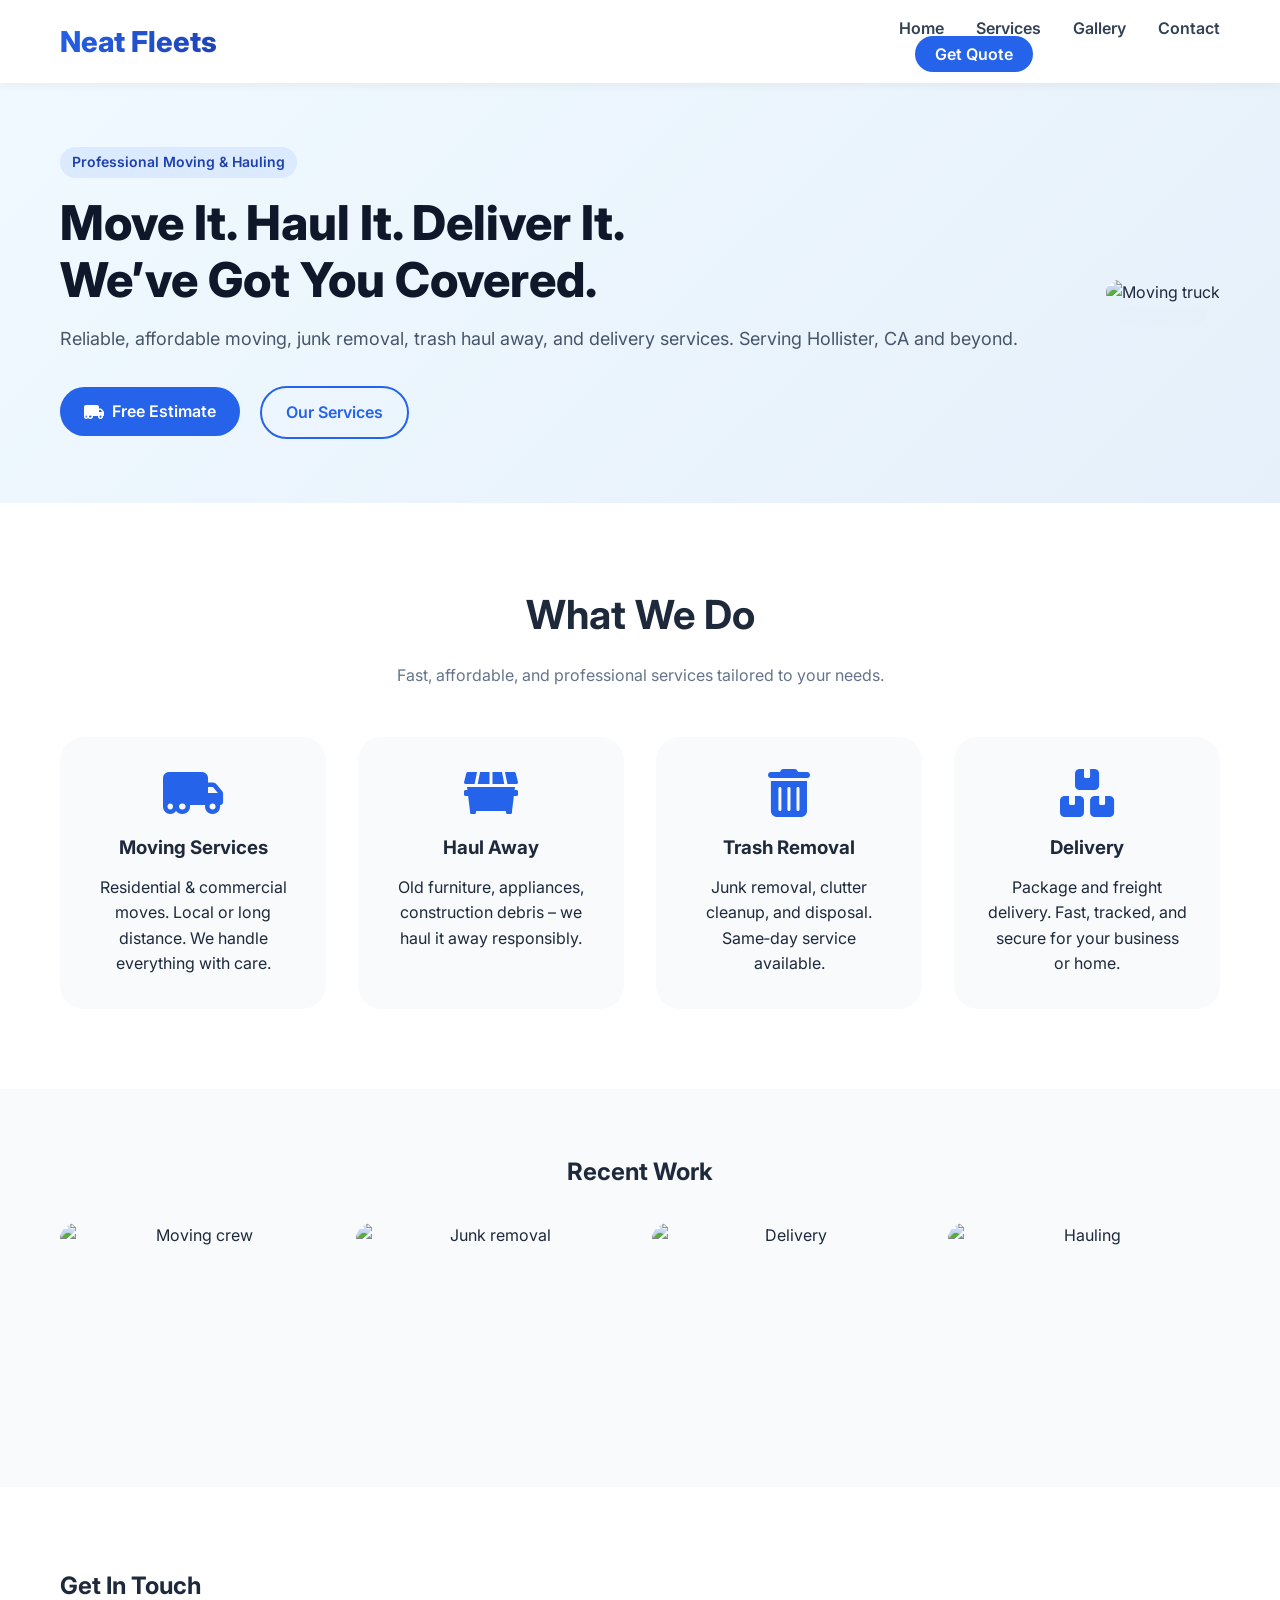
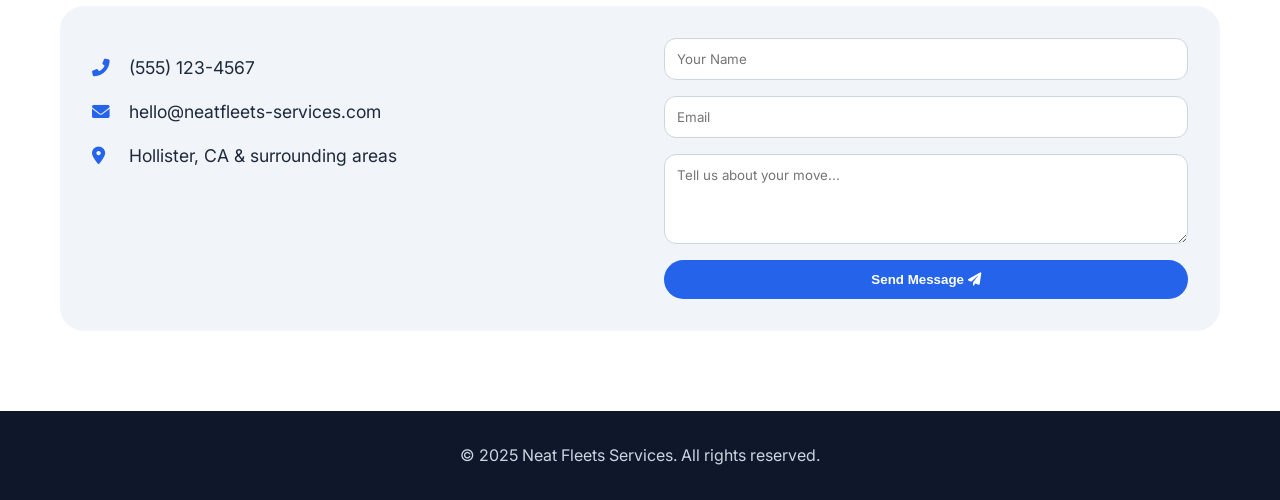
==== website/index.html @ 546fcce7 "All files added" ====
<!DOCTYPE html>
<html lang="en">
<head>
    <meta charset="UTF-8">
    <meta name="viewport" content="width=device-width, initial-scale=1.0">
    <title>Neat Fleets Services | Moving & Hauling Pros</title>
    <link rel="stylesheet" href="css/style.css">
    <link rel="stylesheet" href="https://cdnjs.cloudflare.com/ajax/libs/font-awesome/6.0.0-beta3/css/all.min.css">
    <link href="https://fonts.googleapis.com/css2?family=Inter:wght@300;400;600;700;800&display=swap" rel="stylesheet">
</head>
<body>
    <!-- Header / Navigation -->
    <header>
        <div class="container">
            <div class="logo">Neat Fleets</div>
            <nav>
                <ul>
                    <li><a href="#home">Home</a></li>
                    <li><a href="#services">Services</a></li>
                    <li><a href="#gallery">Gallery</a></li>
                    <li><a href="#contact">Contact</a></li>
                </ul>
                <a href="#quote" class="btn-quote">Get Quote</a>
            </nav>
        </div>
    </header>

    <!-- Hero Section -->
    <section id="home" class="hero">
        <div class="container">
            <div class="hero-content">
                <span class="badge">Professional Moving & Hauling</span>
                <h1>Move It. Haul It. Deliver It. <br>We’ve Got You Covered.</h1>
                <p>Reliable, affordable moving, junk removal, trash haul away, and delivery services. Serving Hollister, CA and beyond.</p>
                <div class="cta-buttons">
                    <a href="#contact" class="btn-primary"><i class="fas fa-truck-moving"></i> Free Estimate</a>
                    <a href="#services" class="btn-outline">Our Services</a>
                </div>
            </div>
            <div class="hero-image">
                <img src="https://images.unsplash.com/photo-1601584115197-04ecc0da31d7?w=600" alt="Moving truck">
            </div>
        </div>
    </section>

    <!-- Services Section -->
    <section id="services" class="services">
        <div class="container">
            <h2>What We Do</h2>
            <p class="section-subtitle">Fast, affordable, and professional services tailored to your needs.</p>
            <div class="service-grid">
                <div class="service-card">
                    <i class="fas fa-truck-moving"></i>
                    <h3>Moving Services</h3>
                    <p>Residential & commercial moves. Local or long distance. We handle everything with care.</p>
                </div>
                <div class="service-card">
                    <i class="fas fa-dumpster"></i>
                    <h3>Haul Away</h3>
                    <p>Old furniture, appliances, construction debris – we haul it away responsibly.</p>
                </div>
                <div class="service-card">
                    <i class="fas fa-trash-alt"></i>
                    <h3>Trash Removal</h3>
                    <p>Junk removal, clutter cleanup, and disposal. Same‑day service available.</p>
                </div>
                <div class="service-card">
                    <i class="fas fa-boxes"></i>
                    <h3>Delivery</h3>
                    <p>Package and freight delivery. Fast, tracked, and secure for your business or home.</p>
                </div>
            </div>
        </div>
    </section>

    <!-- Gallery Section with real pictures -->
    <section id="gallery" class="gallery">
        <div class="container">
            <h2>Recent Work</h2>
            <div class="gallery-grid">
                <img src="https://images.unsplash.com/photo-1544620347-c4fd4a3d5957?w=400" alt="Moving crew">
                <img src="https://images.unsplash.com/photo-1523987355523-c7b5b0dd90a7?w=400" alt="Junk removal">
                <img src="https://images.unsplash.com/photo-1592496431122-2349e0fbc666?w=400" alt="Delivery">
                <img src="https://images.unsplash.com/photo-1572120360610-d971b9d7767c?w=400" alt="Hauling">
            </div>
        </div>
    </section>

    <!-- Contact Section -->
    <section id="contact" class="contact">
        <div class="container">
            <h2>Get In Touch</h2>
            <div class="contact-wrapper">
                <div class="contact-info">
                    <p><i class="fas fa-phone-alt"></i> (555) 123-4567</p>
                    <p><i class="fas fa-envelope"></i> hello@neatfleets-services.com</p>
                    <p><i class="fas fa-map-marker-alt"></i> Hollister, CA & surrounding areas</p>
                </div>
                <form id="contact-form">
                    <input type="text" placeholder="Your Name" required>
                    <input type="email" placeholder="Email" required>
                    <textarea rows="4" placeholder="Tell us about your move..."></textarea>
                    <button type="submit">Send Message <i class="fas fa-paper-plane"></i></button>
                </form>
            </div>
        </div>
    </section>

    <footer>
        <div class="container">
            <p>&copy; 2025 Neat Fleets Services. All rights reserved.</p>
        </div>
    </footer>

    <script src="js/main.js"></script>
</body>
</html>
---- website/css/style.css ----
* {
    margin: 0;
    padding: 0;
    box-sizing: border-box;
}

body {
    font-family: 'Inter', sans-serif;
    line-height: 1.6;
    color: #1e293b;
    background-color: #ffffff;
}

.container {
    max-width: 1200px;
    margin: 0 auto;
    padding: 0 20px;
}

/* Header */
header {
    background: white;
    box-shadow: 0 2px 10px rgba(0,0,0,0.05);
    position: sticky;
    top: 0;
    z-index: 100;
}

header .container {
    display: flex;
    justify-content: space-between;
    align-items: center;
    padding: 1rem 20px;
}

.logo {
    font-size: 1.8rem;
    font-weight: 800;
    background: linear-gradient(135deg, #2563eb, #1e40af);
    -webkit-background-clip: text;
    background-clip: text;
    color: transparent;
}

nav ul {
    display: flex;
    gap: 2rem;
    list-style: none;
}

nav a {
    text-decoration: none;
    font-weight: 600;
    color: #334155;
    transition: color 0.2s;
}

nav a:hover {
    color: #2563eb;
}

.btn-quote {
    background: #2563eb;
    color: white !important;
    padding: 0.5rem 1.25rem;
    border-radius: 2rem;
    margin-left: 1rem;
}

/* Hero */
.hero {
    background: linear-gradient(135deg, #f0f9ff 0%, #e6f0fa 100%);
    padding: 4rem 0;
}

.hero .container {
    display: flex;
    align-items: center;
    gap: 3rem;
    flex-wrap: wrap;
}

.hero-content {
    flex: 1;
}

.badge {
    background: #dbeafe;
    color: #1e40af;
    padding: 0.25rem 0.75rem;
    border-radius: 2rem;
    font-size: 0.875rem;
    font-weight: 600;
    display: inline-block;
    margin-bottom: 1rem;
}

.hero h1 {
    font-size: 3rem;
    font-weight: 800;
    line-height: 1.2;
    margin-bottom: 1rem;
    color: #0f172a;
}

.hero p {
    font-size: 1.125rem;
    color: #475569;
    margin-bottom: 2rem;
}

.btn-primary, .btn-outline {
    display: inline-flex;
    align-items: center;
    gap: 0.5rem;
    padding: 0.75rem 1.5rem;
    border-radius: 2rem;
    text-decoration: none;
    font-weight: 600;
    transition: all 0.2s;
}

.btn-primary {
    background: #2563eb;
    color: white;
}

.btn-primary:hover {
    background: #1e40af;
}

.btn-outline {
    border: 2px solid #2563eb;
    color: #2563eb;
    margin-left: 1rem;
}

.btn-outline:hover {
    background: #2563eb;
    color: white;
}

.hero-image img {
    width: 100%;
    max-width: 450px;
    border-radius: 1.5rem;
    box-shadow: 0 20px 25px -12px rgba(0,0,0,0.1);
}

/* Services */
.services {
    padding: 5rem 0;
    text-align: center;
}

.services h2 {
    font-size: 2.5rem;
    margin-bottom: 1rem;
}

.section-subtitle {
    color: #64748b;
    max-width: 600px;
    margin: 0 auto 3rem auto;
}

.service-grid {
    display: grid;
    grid-template-columns: repeat(auto-fit, minmax(250px, 1fr));
    gap: 2rem;
}

.service-card {
    background: #f8fafc;
    padding: 2rem;
    border-radius: 1.5rem;
    transition: transform 0.2s;
}

.service-card:hover {
    transform: translateY(-5px);
    box-shadow: 0 10px 20px rgba(0,0,0,0.05);
}

.service-card i {
    font-size: 3rem;
    color: #2563eb;
    margin-bottom: 1rem;
}

.service-card h3 {
    margin-bottom: 0.75rem;
}

/* Gallery */
.gallery {
    background: #f8fafc;
    padding: 4rem 0;
    text-align: center;
}

.gallery-grid {
    display: grid;
    grid-template-columns: repeat(auto-fit, minmax(250px, 1fr));
    gap: 1.5rem;
    margin-top: 2rem;
}

.gallery-grid img {
    width: 100%;
    height: 200px;
    object-fit: cover;
    border-radius: 1rem;
    transition: transform 0.2s;
}

.gallery-grid img:hover {
    transform: scale(1.02);
}

/* Contact */
.contact {
    padding: 5rem 0;
}

.contact-wrapper {
    display: flex;
    gap: 3rem;
    flex-wrap: wrap;
    background: #f1f5f9;
    padding: 2rem;
    border-radius: 1.5rem;
}

.contact-info {
    flex: 1;
}

.contact-info p {
    margin: 1rem 0;
    font-size: 1.1rem;
}

.contact-info i {
    width: 2rem;
    color: #2563eb;
}

form {
    flex: 1;
    display: flex;
    flex-direction: column;
    gap: 1rem;
}

input, textarea {
    padding: 0.75rem;
    border: 1px solid #cbd5e1;
    border-radius: 0.75rem;
    font-family: inherit;
}

button {
    background: #2563eb;
    color: white;
    border: none;
    padding: 0.75rem;
    border-radius: 2rem;
    font-weight: 600;
    cursor: pointer;
    transition: background 0.2s;
}

button:hover {
    background: #1e40af;
}

footer {
    background: #0f172a;
    color: #cbd5e1;
    text-align: center;
    padding: 2rem 0;
}

@media (max-width: 768px) {
    header .container {
        flex-direction: column;
        gap: 1rem;
    }
    nav ul {
        flex-wrap: wrap;
        justify-content: center;
    }
    .hero h1 {
        font-size: 2rem;
    }
}
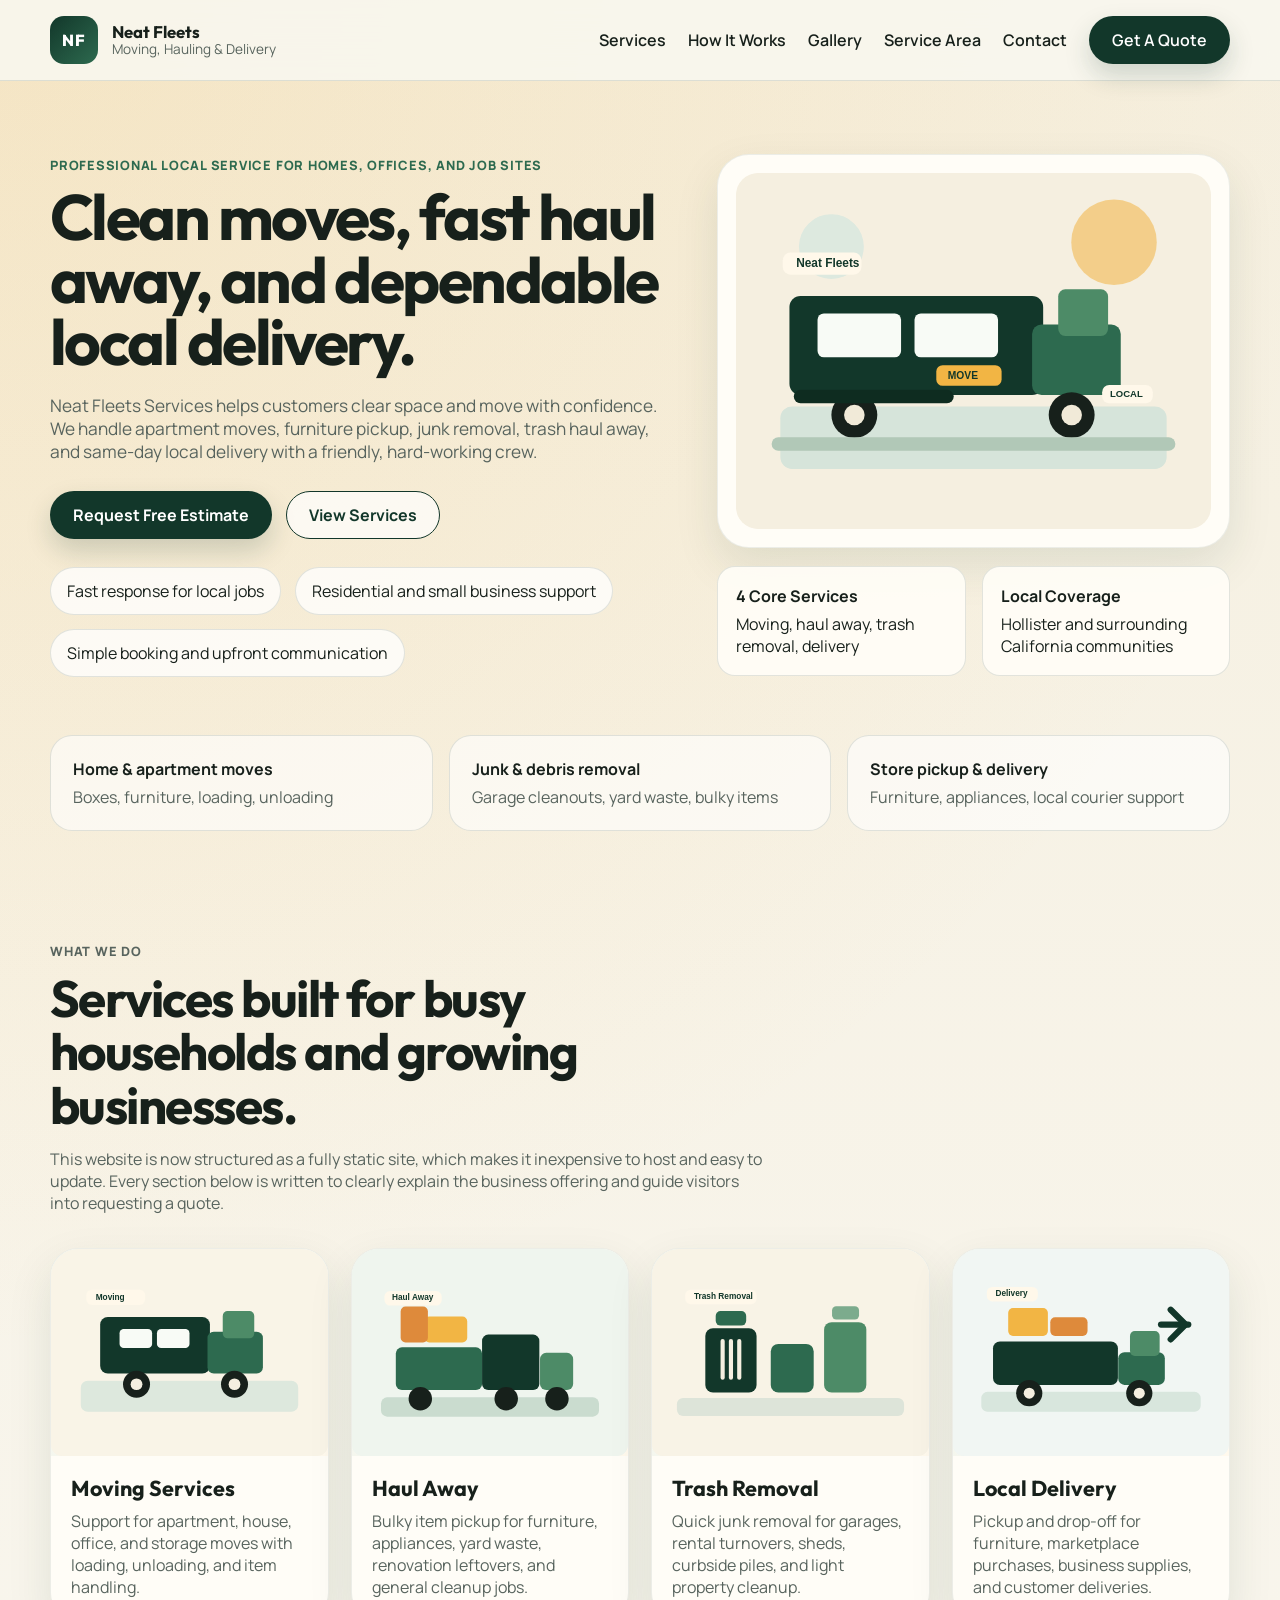
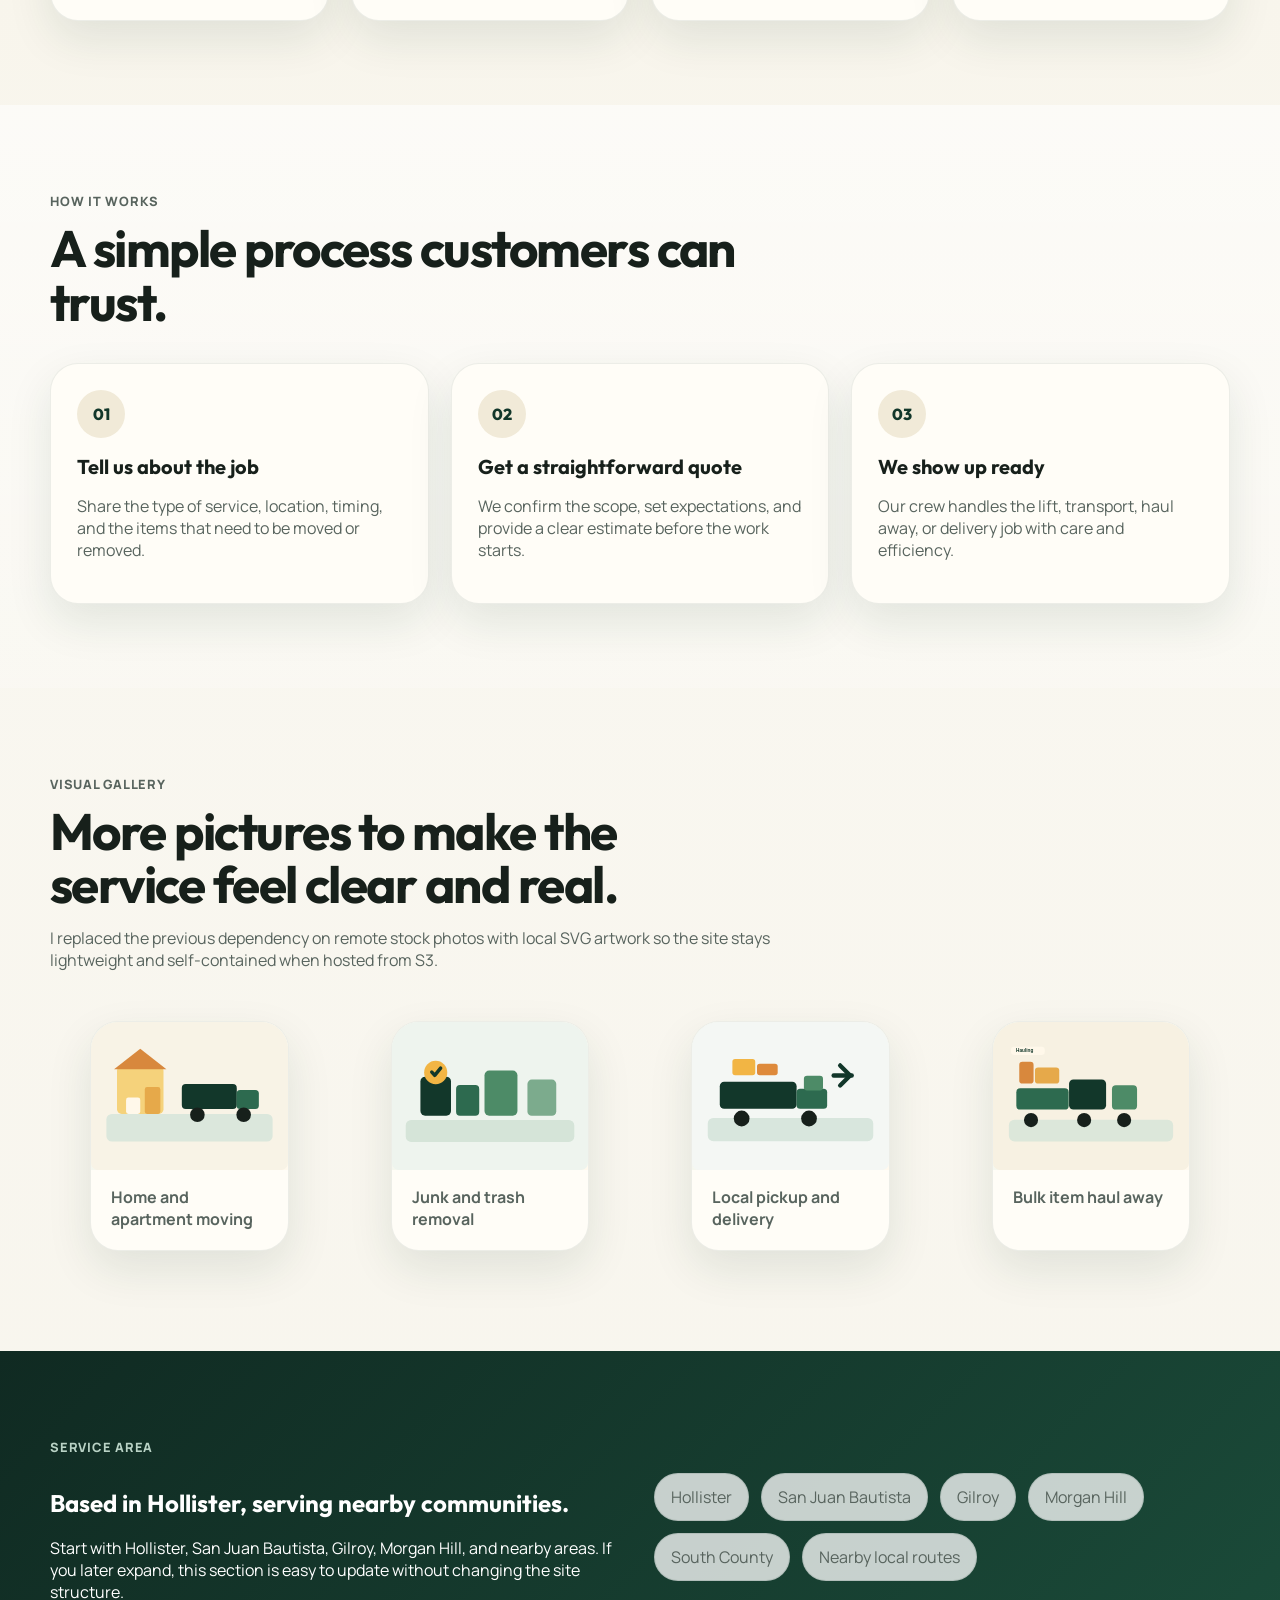
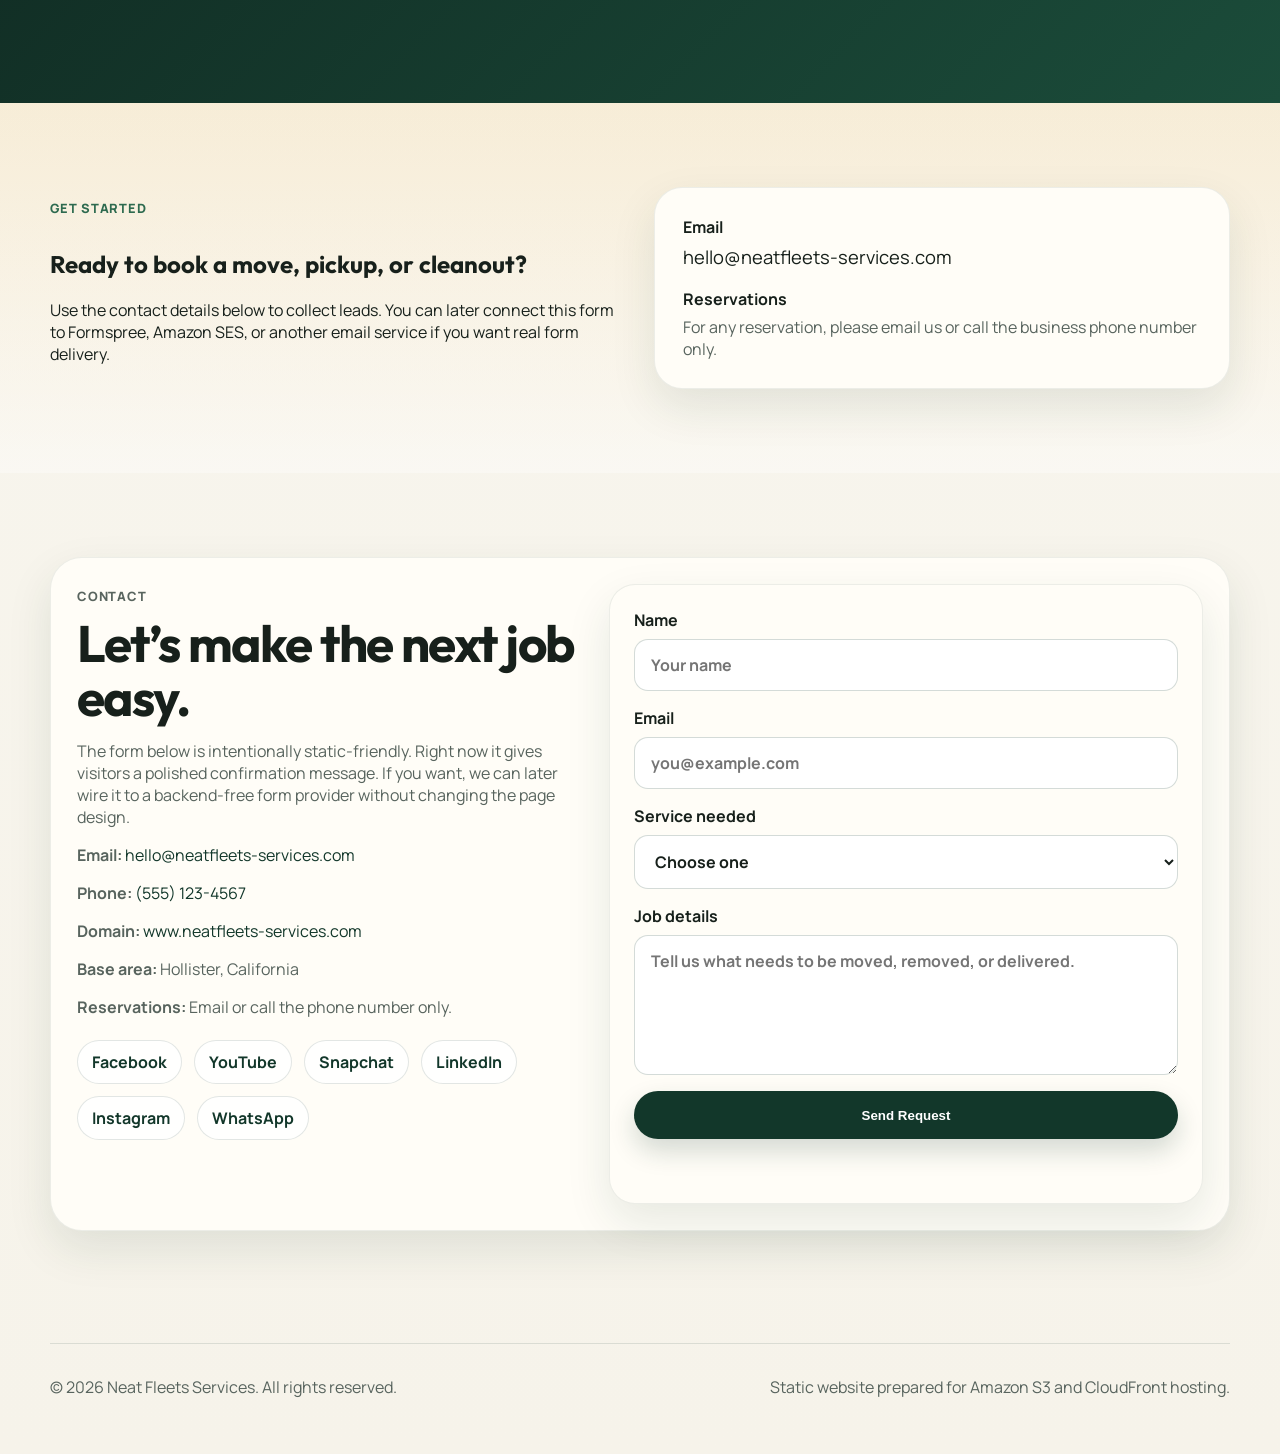
==== commit 256b3cb0: "Adding all new modification" ====
--- a/website/index.html
+++ b/website/index.html
@@ -3,115 +3,292 @@
 <head>
     <meta charset="UTF-8">
     <meta name="viewport" content="width=device-width, initial-scale=1.0">
-    <title>Neat Fleets Services | Moving & Hauling Pros</title>
+    <title>Neat Fleets Services | Moving, Haul Away, Trash Removal & Delivery</title>
+    <meta
+        name="description"
+        content="Neat Fleets Services helps homes and businesses with moving, junk removal, trash haul away, labor help, and local delivery in Hollister, California and nearby communities."
+    >
+    <meta name="theme-color" content="#12372a">
+    <link rel="preconnect" href="https://fonts.googleapis.com">
+    <link rel="preconnect" href="https://fonts.gstatic.com" crossorigin>
+    <link href="https://fonts.googleapis.com/css2?family=Outfit:wght@400;500;600;700;800&family=Manrope:wght@400;500;600;700&display=swap" rel="stylesheet">
     <link rel="stylesheet" href="css/style.css">
-    <link rel="stylesheet" href="https://cdnjs.cloudflare.com/ajax/libs/font-awesome/6.0.0-beta3/css/all.min.css">
-    <link href="https://fonts.googleapis.com/css2?family=Inter:wght@300;400;600;700;800&display=swap" rel="stylesheet">
 </head>
 <body>
-    <!-- Header / Navigation -->
-    <header>
-        <div class="container">
-            <div class="logo">Neat Fleets</div>
-            <nav>
-                <ul>
-                    <li><a href="#home">Home</a></li>
-                    <li><a href="#services">Services</a></li>
-                    <li><a href="#gallery">Gallery</a></li>
-                    <li><a href="#contact">Contact</a></li>
-                </ul>
-                <a href="#quote" class="btn-quote">Get Quote</a>
+    <header class="site-header">
+        <div class="container nav-shell">
+            <a class="brand" href="#top" aria-label="Neat Fleets Services home">
+                <span class="brand-mark">NF</span>
+                <span class="brand-copy">
+                    <strong>Neat Fleets</strong>
+                    <span>Moving, Hauling & Delivery</span>
+                </span>
+            </a>
+
+            <button class="menu-toggle" type="button" aria-expanded="false" aria-controls="site-nav">
+                Menu
+            </button>
+
+            <nav id="site-nav" class="site-nav">
+                <a href="#services">Services</a>
+                <a href="#process">How It Works</a>
+                <a href="#gallery">Gallery</a>
+                <a href="#areas">Service Area</a>
+                <a href="#contact">Contact</a>
+                <a class="btn btn-solid nav-cta" href="#quote">Get A Quote</a>
             </nav>
         </div>
     </header>
 
-    <!-- Hero Section -->
-    <section id="home" class="hero">
-        <div class="container">
-            <div class="hero-content">
-                <span class="badge">Professional Moving & Hauling</span>
-                <h1>Move It. Haul It. Deliver It. <br>We’ve Got You Covered.</h1>
-                <p>Reliable, affordable moving, junk removal, trash haul away, and delivery services. Serving Hollister, CA and beyond.</p>
-                <div class="cta-buttons">
-                    <a href="#contact" class="btn-primary"><i class="fas fa-truck-moving"></i> Free Estimate</a>
-                    <a href="#services" class="btn-outline">Our Services</a>
-                </div>
-            </div>
-            <div class="hero-image">
-                <img src="https://images.unsplash.com/photo-1601584115197-04ecc0da31d7?w=600" alt="Moving truck">
-            </div>
-        </div>
-    </section>
-
-    <!-- Services Section -->
-    <section id="services" class="services">
-        <div class="container">
-            <h2>What We Do</h2>
-            <p class="section-subtitle">Fast, affordable, and professional services tailored to your needs.</p>
-            <div class="service-grid">
-                <div class="service-card">
-                    <i class="fas fa-truck-moving"></i>
-                    <h3>Moving Services</h3>
-                    <p>Residential & commercial moves. Local or long distance. We handle everything with care.</p>
-                </div>
-                <div class="service-card">
-                    <i class="fas fa-dumpster"></i>
-                    <h3>Haul Away</h3>
-                    <p>Old furniture, appliances, construction debris – we haul it away responsibly.</p>
-                </div>
-                <div class="service-card">
-                    <i class="fas fa-trash-alt"></i>
-                    <h3>Trash Removal</h3>
-                    <p>Junk removal, clutter cleanup, and disposal. Same‑day service available.</p>
-                </div>
-                <div class="service-card">
-                    <i class="fas fa-boxes"></i>
-                    <h3>Delivery</h3>
-                    <p>Package and freight delivery. Fast, tracked, and secure for your business or home.</p>
-                </div>
-            </div>
-        </div>
-    </section>
-
-    <!-- Gallery Section with real pictures -->
-    <section id="gallery" class="gallery">
-        <div class="container">
-            <h2>Recent Work</h2>
-            <div class="gallery-grid">
-                <img src="https://images.unsplash.com/photo-1544620347-c4fd4a3d5957?w=400" alt="Moving crew">
-                <img src="https://images.unsplash.com/photo-1523987355523-c7b5b0dd90a7?w=400" alt="Junk removal">
-                <img src="https://images.unsplash.com/photo-1592496431122-2349e0fbc666?w=400" alt="Delivery">
-                <img src="https://images.unsplash.com/photo-1572120360610-d971b9d7767c?w=400" alt="Hauling">
-            </div>
-        </div>
-    </section>
-
-    <!-- Contact Section -->
-    <section id="contact" class="contact">
-        <div class="container">
-            <h2>Get In Touch</h2>
-            <div class="contact-wrapper">
-                <div class="contact-info">
-                    <p><i class="fas fa-phone-alt"></i> (555) 123-4567</p>
-                    <p><i class="fas fa-envelope"></i> hello@neatfleets-services.com</p>
-                    <p><i class="fas fa-map-marker-alt"></i> Hollister, CA & surrounding areas</p>
-                </div>
-                <form id="contact-form">
-                    <input type="text" placeholder="Your Name" required>
-                    <input type="email" placeholder="Email" required>
-                    <textarea rows="4" placeholder="Tell us about your move..."></textarea>
-                    <button type="submit">Send Message <i class="fas fa-paper-plane"></i></button>
+    <main id="top">
+        <section class="hero">
+            <div class="container hero-grid">
+                <div class="hero-copy">
+                    <p class="eyebrow">Professional local service for homes, offices, and job sites</p>
+                    <h1>Clean moves, fast haul away, and dependable local delivery.</h1>
+                    <p class="hero-text">
+                        Neat Fleets Services helps customers clear space and move with confidence. We handle apartment moves, furniture pickup, junk removal, trash haul away, and same-day local delivery with a friendly, hard-working crew.
+                    </p>
+
+                    <div class="hero-actions">
+                        <a class="btn btn-solid" href="#quote">Request Free Estimate</a>
+                        <a class="btn btn-outline" href="#services">View Services</a>
+                    </div>
+
+                    <ul class="hero-points">
+                        <li>Fast response for local jobs</li>
+                        <li>Residential and small business support</li>
+                        <li>Simple booking and upfront communication</li>
+                    </ul>
+                </div>
+
+                <div class="hero-visual">
+                    <div class="hero-card">
+                        <img src="assets/hero-moving.svg" alt="Illustration of a moving and hauling truck team">
+                    </div>
+                    <div class="hero-stats">
+                        <article>
+                            <strong>4 Core Services</strong>
+                            <span>Moving, haul away, trash removal, delivery</span>
+                        </article>
+                        <article>
+                            <strong>Local Coverage</strong>
+                            <span>Hollister and surrounding California communities</span>
+                        </article>
+                    </div>
+                </div>
+            </div>
+        </section>
+
+        <section class="trust-strip">
+            <div class="container trust-grid">
+                <div>
+                    <strong>Home & apartment moves</strong>
+                    <span>Boxes, furniture, loading, unloading</span>
+                </div>
+                <div>
+                    <strong>Junk & debris removal</strong>
+                    <span>Garage cleanouts, yard waste, bulky items</span>
+                </div>
+                <div>
+                    <strong>Store pickup & delivery</strong>
+                    <span>Furniture, appliances, local courier support</span>
+                </div>
+            </div>
+        </section>
+
+        <section id="services" class="section">
+            <div class="container">
+                <div class="section-heading">
+                    <p class="eyebrow">What we do</p>
+                    <h2>Services built for busy households and growing businesses.</h2>
+                    <p>
+                        This website is now structured as a fully static site, which makes it inexpensive to host and easy to update. Every section below is written to clearly explain the business offering and guide visitors into requesting a quote.
+                    </p>
+                </div>
+
+                <div class="service-grid">
+                    <article class="service-card">
+                        <img src="assets/service-moving.svg" alt="Illustration of a team handling a local move">
+                        <h3>Moving Services</h3>
+                        <p>Support for apartment, house, office, and storage moves with loading, unloading, and item handling.</p>
+                    </article>
+                    <article class="service-card">
+                        <img src="assets/service-haul-away.svg" alt="Illustration of haul away and bulk item pickup">
+                        <h3>Haul Away</h3>
+                        <p>Bulky item pickup for furniture, appliances, yard waste, renovation leftovers, and general cleanup jobs.</p>
+                    </article>
+                    <article class="service-card">
+                        <img src="assets/service-trash-removal.svg" alt="Illustration of trash and junk removal service">
+                        <h3>Trash Removal</h3>
+                        <p>Quick junk removal for garages, rental turnovers, sheds, curbside piles, and light property cleanup.</p>
+                    </article>
+                    <article class="service-card">
+                        <img src="assets/service-delivery.svg" alt="Illustration of local furniture and package delivery">
+                        <h3>Local Delivery</h3>
+                        <p>Pickup and drop-off for furniture, marketplace purchases, business supplies, and customer deliveries.</p>
+                    </article>
+                </div>
+            </div>
+        </section>
+
+        <section id="process" class="section section-soft">
+            <div class="container">
+                <div class="section-heading">
+                    <p class="eyebrow">How it works</p>
+                    <h2>A simple process customers can trust.</h2>
+                </div>
+
+                <div class="steps">
+                    <article>
+                        <span>01</span>
+                        <h3>Tell us about the job</h3>
+                        <p>Share the type of service, location, timing, and the items that need to be moved or removed.</p>
+                    </article>
+                    <article>
+                        <span>02</span>
+                        <h3>Get a straightforward quote</h3>
+                        <p>We confirm the scope, set expectations, and provide a clear estimate before the work starts.</p>
+                    </article>
+                    <article>
+                        <span>03</span>
+                        <h3>We show up ready</h3>
+                        <p>Our crew handles the lift, transport, haul away, or delivery job with care and efficiency.</p>
+                    </article>
+                </div>
+            </div>
+        </section>
+
+        <section id="gallery" class="section">
+            <div class="container">
+                <div class="section-heading">
+                    <p class="eyebrow">Visual gallery</p>
+                    <h2>More pictures to make the service feel clear and real.</h2>
+                    <p>
+                        I replaced the previous dependency on remote stock photos with local SVG artwork so the site stays lightweight and self-contained when hosted from S3.
+                    </p>
+                </div>
+
+                <div class="gallery-grid">
+                    <figure class="gallery-card">
+                        <img src="assets/gallery-home-move.svg" alt="Home moving scene with packed boxes and a truck">
+                        <figcaption>Home and apartment moving</figcaption>
+                    </figure>
+                    <figure class="gallery-card">
+                        <img src="assets/gallery-junk-removal.svg" alt="Crew clearing junk and unwanted household items">
+                        <figcaption>Junk and trash removal</figcaption>
+                    </figure>
+                    <figure class="gallery-card">
+                        <img src="assets/gallery-delivery.svg" alt="Delivery truck carrying furniture and packages">
+                        <figcaption>Local pickup and delivery</figcaption>
+                    </figure>
+                    <figure class="gallery-card">
+                        <img src="assets/gallery-hauling.svg" alt="Hauling crew removing bulky items from a property">
+                        <figcaption>Bulk item haul away</figcaption>
+                    </figure>
+                </div>
+            </div>
+        </section>
+
+        <section id="areas" class="section section-dark">
+            <div class="container split-panel">
+                <div>
+                    <p class="eyebrow eyebrow-light">Service area</p>
+                    <h2>Based in Hollister, serving nearby communities.</h2>
+                    <p>
+                        Start with Hollister, San Juan Bautista, Gilroy, Morgan Hill, and nearby areas. If you later expand, this section is easy to update without changing the site structure.
+                    </p>
+                </div>
+                <div class="area-list">
+                    <span>Hollister</span>
+                    <span>San Juan Bautista</span>
+                    <span>Gilroy</span>
+                    <span>Morgan Hill</span>
+                    <span>South County</span>
+                    <span>Nearby local routes</span>
+                </div>
+            </div>
+        </section>
+
+        <section id="quote" class="section quote-band">
+            <div class="container split-panel">
+                <div>
+                    <p class="eyebrow">Get started</p>
+                    <h2>Ready to book a move, pickup, or cleanout?</h2>
+                    <p>Use the contact details below to collect leads. You can later connect this form to Formspree, Amazon SES, or another email service if you want real form delivery.</p>
+                </div>
+                <div class="quote-card">
+                    <p>Email</p>
+                    <a href="mailto:hello@neatfleets-services.com">hello@neatfleets-services.com</a>
+                    <p>Reservations</p>
+                    <span>For any reservation, please email us or call the business phone number only.</span>
+                </div>
+            </div>
+        </section>
+
+        <section id="contact" class="section">
+            <div class="container contact-layout">
+                <div class="contact-copy">
+                    <p class="eyebrow">Contact</p>
+                    <h2>Let’s make the next job easy.</h2>
+                    <p>
+                        The form below is intentionally static-friendly. Right now it gives visitors a polished confirmation message. If you want, we can later wire it to a backend-free form provider without changing the page design.
+                    </p>
+                    <div class="contact-points">
+                        <p><strong>Email:</strong> <a href="mailto:hello@neatfleets-services.com">hello@neatfleets-services.com</a></p>
+                        <p><strong>Phone:</strong> <a href="tel:+15551234567">(555) 123-4567</a></p>
+                        <p><strong>Domain:</strong> <a href="https://www.neatfleets-services.com">www.neatfleets-services.com</a></p>
+                        <p><strong>Base area:</strong> Hollister, California</p>
+                        <p><strong>Reservations:</strong> Email or call the phone number only.</p>
+                    </div>
+
+                    <div class="social-links" aria-label="Social media links">
+                        <a href="https://www.facebook.com/neatfleetsservices" target="_blank" rel="noreferrer">Facebook</a>
+                        <a href="https://www.youtube.com/@neatfleetsservices" target="_blank" rel="noreferrer">YouTube</a>
+                        <a href="https://www.snapchat.com/add/neatfleetsservices" target="_blank" rel="noreferrer">Snapchat</a>
+                        <a href="https://www.linkedin.com/company/neatfleets-services" target="_blank" rel="noreferrer">LinkedIn</a>
+                        <a href="https://www.instagram.com/neatfleetsservices" target="_blank" rel="noreferrer">Instagram</a>
+                        <a href="https://wa.me/15551234567" target="_blank" rel="noreferrer">WhatsApp</a>
+                    </div>
+                </div>
+
+                <form id="contact-form" class="contact-form">
+                    <label>
+                        Name
+                        <input type="text" name="name" placeholder="Your name" required>
+                    </label>
+                    <label>
+                        Email
+                        <input type="email" name="email" placeholder="you@example.com" required>
+                    </label>
+                    <label>
+                        Service needed
+                        <select name="service" required>
+                            <option value="">Choose one</option>
+                            <option>Moving</option>
+                            <option>Haul away</option>
+                            <option>Trash removal</option>
+                            <option>Delivery</option>
+                        </select>
+                    </label>
+                    <label>
+                        Job details
+                        <textarea name="details" rows="5" placeholder="Tell us what needs to be moved, removed, or delivered."></textarea>
+                    </label>
+                    <button class="btn btn-solid" type="submit">Send Request</button>
+                    <p id="form-message" class="form-message" aria-live="polite"></p>
                 </form>
             </div>
-        </div>
-    </section>
-
-    <footer>
-        <div class="container">
-            <p>&copy; 2025 Neat Fleets Services. All rights reserved.</p>
+        </section>
+    </main>
+
+    <footer class="site-footer">
+        <div class="container footer-shell">
+            <p>&copy; <span id="year"></span> Neat Fleets Services. All rights reserved.</p>
+            <p>Static website prepared for Amazon S3 and CloudFront hosting.</p>
         </div>
     </footer>
 
     <script src="js/main.js"></script>
 </body>
-</html>+</html>
--- a/website/css/style.css
+++ b/website/css/style.css
@@ -1,297 +1,560 @@
+:root {
+    --bg: #f6f3ea;
+    --surface: #fffdf7;
+    --surface-strong: #f1ead8;
+    --text: #17201b;
+    --muted: #58645e;
+    --brand: #12372a;
+    --brand-2: #2d6a4f;
+    --accent: #f2b544;
+    --line: rgba(18, 55, 42, 0.12);
+    --shadow: 0 18px 45px rgba(18, 55, 42, 0.1);
+    --radius-lg: 28px;
+    --radius-md: 18px;
+    --radius-sm: 12px;
+    --container: 1180px;
+}
+
 * {
+    box-sizing: border-box;
+}
+
+html {
+    scroll-behavior: smooth;
+}
+
+body {
     margin: 0;
-    padding: 0;
-    box-sizing: border-box;
-}
-
-body {
-    font-family: 'Inter', sans-serif;
-    line-height: 1.6;
-    color: #1e293b;
-    background-color: #ffffff;
+    font-family: "Manrope", sans-serif;
+    color: var(--text);
+    background:
+        radial-gradient(circle at top left, rgba(242, 181, 68, 0.18), transparent 28%),
+        linear-gradient(180deg, #f5efdf 0%, #f9f7f0 45%, #f6f3ea 100%);
+}
+
+img {
+    display: block;
+    max-width: 100%;
+}
+
+a {
+    color: inherit;
 }
 
 .container {
-    max-width: 1200px;
+    width: min(var(--container), calc(100% - 32px));
     margin: 0 auto;
-    padding: 0 20px;
-}
-
-/* Header */
-header {
-    background: white;
-    box-shadow: 0 2px 10px rgba(0,0,0,0.05);
+}
+
+.site-header {
     position: sticky;
     top: 0;
-    z-index: 100;
-}
-
-header .container {
-    display: flex;
+    z-index: 20;
+    backdrop-filter: blur(16px);
+    background: rgba(249, 247, 240, 0.88);
+    border-bottom: 1px solid var(--line);
+}
+
+.nav-shell {
+    display: flex;
+    align-items: center;
     justify-content: space-between;
+    gap: 24px;
+    padding: 16px 0;
+}
+
+.brand {
+    display: inline-flex;
     align-items: center;
-    padding: 1rem 20px;
-}
-
-.logo {
-    font-size: 1.8rem;
+    gap: 14px;
+    text-decoration: none;
+}
+
+.brand-mark {
+    display: grid;
+    place-items: center;
+    width: 48px;
+    height: 48px;
+    border-radius: 14px;
+    background: linear-gradient(135deg, var(--brand), var(--brand-2));
+    color: #fff;
+    font-family: "Outfit", sans-serif;
     font-weight: 800;
-    background: linear-gradient(135deg, #2563eb, #1e40af);
-    -webkit-background-clip: text;
-    background-clip: text;
-    color: transparent;
-}
-
-nav ul {
-    display: flex;
-    gap: 2rem;
-    list-style: none;
-}
-
-nav a {
+    letter-spacing: 0.04em;
+}
+
+.brand-copy {
+    display: flex;
+    flex-direction: column;
+    line-height: 1.1;
+}
+
+.brand-copy strong,
+h1,
+h2,
+h3 {
+    font-family: "Outfit", sans-serif;
+}
+
+.brand-copy strong {
+    font-size: 1.05rem;
+}
+
+.brand-copy span {
+    font-size: 0.85rem;
+    color: var(--muted);
+}
+
+.site-nav {
+    display: flex;
+    align-items: center;
+    gap: 22px;
+}
+
+.site-nav a {
     text-decoration: none;
     font-weight: 600;
-    color: #334155;
-    transition: color 0.2s;
-}
-
-nav a:hover {
-    color: #2563eb;
-}
-
-.btn-quote {
-    background: #2563eb;
-    color: white !important;
-    padding: 0.5rem 1.25rem;
-    border-radius: 2rem;
-    margin-left: 1rem;
-}
-
-/* Hero */
-.hero {
-    background: linear-gradient(135deg, #f0f9ff 0%, #e6f0fa 100%);
-    padding: 4rem 0;
-}
-
-.hero .container {
-    display: flex;
-    align-items: center;
-    gap: 3rem;
-    flex-wrap: wrap;
-}
-
-.hero-content {
-    flex: 1;
-}
-
-.badge {
-    background: #dbeafe;
-    color: #1e40af;
-    padding: 0.25rem 0.75rem;
-    border-radius: 2rem;
-    font-size: 0.875rem;
-    font-weight: 600;
-    display: inline-block;
-    margin-bottom: 1rem;
-}
-
-.hero h1 {
-    font-size: 3rem;
-    font-weight: 800;
-    line-height: 1.2;
-    margin-bottom: 1rem;
-    color: #0f172a;
-}
-
-.hero p {
-    font-size: 1.125rem;
-    color: #475569;
-    margin-bottom: 2rem;
-}
-
-.btn-primary, .btn-outline {
+}
+
+.menu-toggle {
+    display: none;
+    border: 1px solid var(--line);
+    background: #fff;
+    border-radius: 999px;
+    padding: 10px 14px;
+    font: inherit;
+}
+
+.btn {
     display: inline-flex;
     align-items: center;
-    gap: 0.5rem;
-    padding: 0.75rem 1.5rem;
-    border-radius: 2rem;
+    justify-content: center;
+    min-height: 48px;
+    padding: 0 22px;
+    border-radius: 999px;
     text-decoration: none;
-    font-weight: 600;
-    transition: all 0.2s;
-}
-
-.btn-primary {
-    background: #2563eb;
-    color: white;
-}
-
-.btn-primary:hover {
-    background: #1e40af;
+    border: 1px solid transparent;
+    font-weight: 700;
+    transition: transform 0.2s ease, box-shadow 0.2s ease, background 0.2s ease;
+}
+
+.btn:hover {
+    transform: translateY(-1px);
+}
+
+.btn-solid {
+    background: var(--brand);
+    color: #fff;
+    box-shadow: 0 12px 26px rgba(18, 55, 42, 0.18);
 }
 
 .btn-outline {
-    border: 2px solid #2563eb;
-    color: #2563eb;
-    margin-left: 1rem;
-}
-
-.btn-outline:hover {
-    background: #2563eb;
-    color: white;
-}
-
-.hero-image img {
+    border-color: var(--brand);
+    color: var(--brand);
+    background: rgba(255, 255, 255, 0.7);
+}
+
+.hero {
+    padding: 72px 0 48px;
+}
+
+.hero-grid {
+    display: grid;
+    grid-template-columns: 1.1fr 0.9fr;
+    gap: 40px;
+    align-items: center;
+}
+
+.eyebrow {
+    display: inline-block;
+    margin: 0 0 12px;
+    color: var(--brand-2);
+    font-weight: 800;
+    letter-spacing: 0.06em;
+    text-transform: uppercase;
+    font-size: 0.8rem;
+}
+
+.eyebrow-light {
+    color: #b9d2c5;
+}
+
+h1 {
+    margin: 0;
+    font-size: clamp(2.6rem, 5vw, 4.8rem);
+    line-height: 0.98;
+    letter-spacing: -0.04em;
+}
+
+.hero-text,
+.section-heading p,
+.contact-copy p,
+.quote-card span,
+.steps p,
+.service-card p,
+.gallery-card figcaption,
+.trust-grid span,
+.area-list span {
+    color: var(--muted);
+}
+
+.hero-text {
+    margin: 20px 0 28px;
+    max-width: 62ch;
+    font-size: 1.08rem;
+}
+
+.hero-actions {
+    display: flex;
+    flex-wrap: wrap;
+    gap: 14px;
+}
+
+.hero-points {
+    display: flex;
+    flex-wrap: wrap;
+    gap: 14px;
+    padding: 0;
+    margin: 28px 0 0;
+    list-style: none;
+}
+
+.hero-points li,
+.area-list span {
+    padding: 12px 16px;
+    border: 1px solid var(--line);
+    border-radius: 999px;
+    background: rgba(255, 255, 255, 0.76);
+}
+
+.hero-card,
+.service-card,
+.gallery-card,
+.contact-form,
+.quote-card,
+.contact-layout,
+.steps article {
+    background: var(--surface);
+    border: 1px solid rgba(18, 55, 42, 0.08);
+    box-shadow: var(--shadow);
+}
+
+.hero-card {
+    padding: 18px;
+    border-radius: 32px;
+}
+
+.hero-card img {
     width: 100%;
-    max-width: 450px;
-    border-radius: 1.5rem;
-    box-shadow: 0 20px 25px -12px rgba(0,0,0,0.1);
-}
-
-/* Services */
-.services {
-    padding: 5rem 0;
-    text-align: center;
-}
-
-.services h2 {
-    font-size: 2.5rem;
-    margin-bottom: 1rem;
-}
-
-.section-subtitle {
-    color: #64748b;
-    max-width: 600px;
-    margin: 0 auto 3rem auto;
-}
-
-.service-grid {
-    display: grid;
-    grid-template-columns: repeat(auto-fit, minmax(250px, 1fr));
-    gap: 2rem;
-}
-
-.service-card {
-    background: #f8fafc;
-    padding: 2rem;
-    border-radius: 1.5rem;
-    transition: transform 0.2s;
-}
-
-.service-card:hover {
-    transform: translateY(-5px);
-    box-shadow: 0 10px 20px rgba(0,0,0,0.05);
-}
-
-.service-card i {
-    font-size: 3rem;
-    color: #2563eb;
-    margin-bottom: 1rem;
-}
-
+    border-radius: 22px;
+}
+
+.hero-stats {
+    display: grid;
+    grid-template-columns: repeat(2, minmax(0, 1fr));
+    gap: 16px;
+    margin-top: 18px;
+}
+
+.hero-stats article {
+    padding: 18px;
+    border-radius: var(--radius-md);
+    background: rgba(255, 253, 247, 0.92);
+    border: 1px solid var(--line);
+}
+
+.hero-stats strong,
+.trust-grid strong,
+.quote-card a,
+.steps h3,
 .service-card h3 {
-    margin-bottom: 0.75rem;
-}
-
-/* Gallery */
-.gallery {
-    background: #f8fafc;
-    padding: 4rem 0;
-    text-align: center;
-}
-
+    display: block;
+    margin-bottom: 6px;
+}
+
+.trust-strip {
+    padding: 10px 0 24px;
+}
+
+.trust-grid {
+    display: grid;
+    grid-template-columns: repeat(3, minmax(0, 1fr));
+    gap: 16px;
+}
+
+.trust-grid div {
+    padding: 22px;
+    background: rgba(255, 255, 255, 0.6);
+    border-radius: 22px;
+    border: 1px solid var(--line);
+}
+
+.section {
+    padding: 84px 0;
+}
+
+.section-soft {
+    background: linear-gradient(180deg, rgba(255, 255, 255, 0.58), rgba(255, 255, 255, 0.18));
+}
+
+.section-dark {
+    background: linear-gradient(135deg, #102a22, #1b4c3a);
+    color: #fff;
+}
+
+.section-heading {
+    max-width: 720px;
+    margin-bottom: 34px;
+}
+
+.section-heading h2,
+.contact-copy h2 {
+    margin: 0 0 12px;
+    font-size: clamp(2rem, 4vw, 3.2rem);
+    line-height: 1.04;
+    letter-spacing: -0.03em;
+}
+
+.service-grid,
 .gallery-grid {
     display: grid;
-    grid-template-columns: repeat(auto-fit, minmax(250px, 1fr));
-    gap: 1.5rem;
-    margin-top: 2rem;
-}
-
-.gallery-grid img {
+    grid-template-columns: repeat(4, minmax(0, 1fr));
+    gap: 22px;
+}
+
+.service-card,
+.gallery-card {
+    border-radius: var(--radius-lg);
+    overflow: hidden;
+}
+
+.service-card img,
+.gallery-card img {
     width: 100%;
-    height: 200px;
+    aspect-ratio: 4 / 3;
     object-fit: cover;
-    border-radius: 1rem;
-    transition: transform 0.2s;
-}
-
-.gallery-grid img:hover {
-    transform: scale(1.02);
-}
-
-/* Contact */
-.contact {
-    padding: 5rem 0;
-}
-
-.contact-wrapper {
-    display: flex;
-    gap: 3rem;
+    background: linear-gradient(135deg, #edf5ef, #fff9ed);
+}
+
+.service-card h3,
+.service-card p,
+.gallery-card figcaption {
+    padding-left: 20px;
+    padding-right: 20px;
+}
+
+.service-card h3 {
+    margin: 18px 0 8px;
+    font-size: 1.35rem;
+}
+
+.service-card p {
+    margin: 0 0 22px;
+}
+
+.steps {
+    display: grid;
+    grid-template-columns: repeat(3, minmax(0, 1fr));
+    gap: 22px;
+}
+
+.steps article {
+    padding: 26px;
+    border-radius: var(--radius-lg);
+}
+
+.steps span {
+    display: inline-grid;
+    place-items: center;
+    width: 48px;
+    height: 48px;
+    border-radius: 50%;
+    background: var(--surface-strong);
+    color: var(--brand);
+    font-family: "Outfit", sans-serif;
+    font-weight: 800;
+}
+
+.steps h3 {
+    margin: 16px 0 8px;
+    font-size: 1.25rem;
+}
+
+.gallery-card figcaption {
+    padding-top: 16px;
+    padding-bottom: 20px;
+    font-weight: 700;
+}
+
+.split-panel {
+    display: grid;
+    grid-template-columns: 1fr 1fr;
+    gap: 28px;
+    align-items: center;
+}
+
+.area-list {
+    display: flex;
     flex-wrap: wrap;
-    background: #f1f5f9;
-    padding: 2rem;
-    border-radius: 1.5rem;
-}
-
-.contact-info {
-    flex: 1;
-}
-
-.contact-info p {
-    margin: 1rem 0;
-    font-size: 1.1rem;
-}
-
-.contact-info i {
-    width: 2rem;
-    color: #2563eb;
-}
-
-form {
-    flex: 1;
-    display: flex;
-    flex-direction: column;
-    gap: 1rem;
-}
-
-input, textarea {
-    padding: 0.75rem;
-    border: 1px solid #cbd5e1;
-    border-radius: 0.75rem;
-    font-family: inherit;
-}
-
-button {
-    background: #2563eb;
-    color: white;
-    border: none;
-    padding: 0.75rem;
-    border-radius: 2rem;
-    font-weight: 600;
-    cursor: pointer;
-    transition: background 0.2s;
-}
-
-button:hover {
-    background: #1e40af;
-}
-
-footer {
-    background: #0f172a;
-    color: #cbd5e1;
-    text-align: center;
-    padding: 2rem 0;
-}
-
-@media (max-width: 768px) {
-    header .container {
+    gap: 12px;
+}
+
+.quote-band {
+    background: linear-gradient(180deg, rgba(242, 181, 68, 0.13), rgba(255, 255, 255, 0.35));
+}
+
+.quote-card {
+    padding: 28px;
+    border-radius: var(--radius-lg);
+}
+
+.quote-card p {
+    margin: 0 0 6px;
+    font-weight: 700;
+}
+
+.quote-card a {
+    text-decoration: none;
+    font-size: 1.15rem;
+    margin-bottom: 18px;
+}
+
+.contact-layout {
+    display: grid;
+    grid-template-columns: 0.92fr 1.08fr;
+    gap: 26px;
+    padding: 26px;
+    border-radius: 32px;
+}
+
+.contact-points a {
+    text-decoration: none;
+    color: var(--brand);
+}
+
+.social-links {
+    display: flex;
+    flex-wrap: wrap;
+    gap: 12px;
+    margin-top: 22px;
+}
+
+.social-links a {
+    text-decoration: none;
+    padding: 10px 14px;
+    border-radius: 999px;
+    background: rgba(255, 255, 255, 0.85);
+    border: 1px solid var(--line);
+    color: var(--brand);
+    font-weight: 700;
+}
+
+.contact-form {
+    display: grid;
+    gap: 16px;
+    padding: 24px;
+    border-radius: 26px;
+}
+
+.contact-form label {
+    display: grid;
+    gap: 8px;
+    font-weight: 700;
+}
+
+.contact-form input,
+.contact-form textarea,
+.contact-form select {
+    width: 100%;
+    padding: 14px 16px;
+    border-radius: 14px;
+    border: 1px solid rgba(18, 55, 42, 0.18);
+    background: #fff;
+    font: inherit;
+    color: var(--text);
+}
+
+.form-message {
+    min-height: 24px;
+    margin: 0;
+    font-weight: 700;
+    color: var(--brand-2);
+}
+
+.site-footer {
+    padding: 28px 0 40px;
+}
+
+.footer-shell {
+    display: flex;
+    justify-content: space-between;
+    gap: 16px;
+    flex-wrap: wrap;
+    padding-top: 16px;
+    border-top: 1px solid var(--line);
+    color: var(--muted);
+}
+
+@media (max-width: 980px) {
+    .hero-grid,
+    .split-panel,
+    .contact-layout,
+    .service-grid,
+    .gallery-grid,
+    .trust-grid,
+    .steps {
+        grid-template-columns: 1fr 1fr;
+    }
+
+    .contact-layout {
+        padding: 18px;
+    }
+}
+
+@media (max-width: 760px) {
+    .menu-toggle {
+        display: inline-flex;
+    }
+
+    .site-nav {
+        position: absolute;
+        top: calc(100% + 10px);
+        right: 16px;
+        left: 16px;
+        display: none;
         flex-direction: column;
-        gap: 1rem;
-    }
-    nav ul {
-        flex-wrap: wrap;
-        justify-content: center;
-    }
-    .hero h1 {
-        font-size: 2rem;
-    }
-}+        align-items: stretch;
+        padding: 16px;
+        border-radius: 24px;
+        background: rgba(255, 253, 247, 0.98);
+        border: 1px solid var(--line);
+        box-shadow: var(--shadow);
+    }
+
+    .site-nav.is-open {
+        display: flex;
+    }
+
+    .nav-cta {
+        width: 100%;
+    }
+
+    .hero-grid,
+    .split-panel,
+    .contact-layout,
+    .service-grid,
+    .gallery-grid,
+    .trust-grid,
+    .steps,
+    .hero-stats {
+        grid-template-columns: 1fr;
+    }
+
+    .hero {
+        padding-top: 40px;
+    }
+
+    .section {
+        padding: 64px 0;
+    }
+}
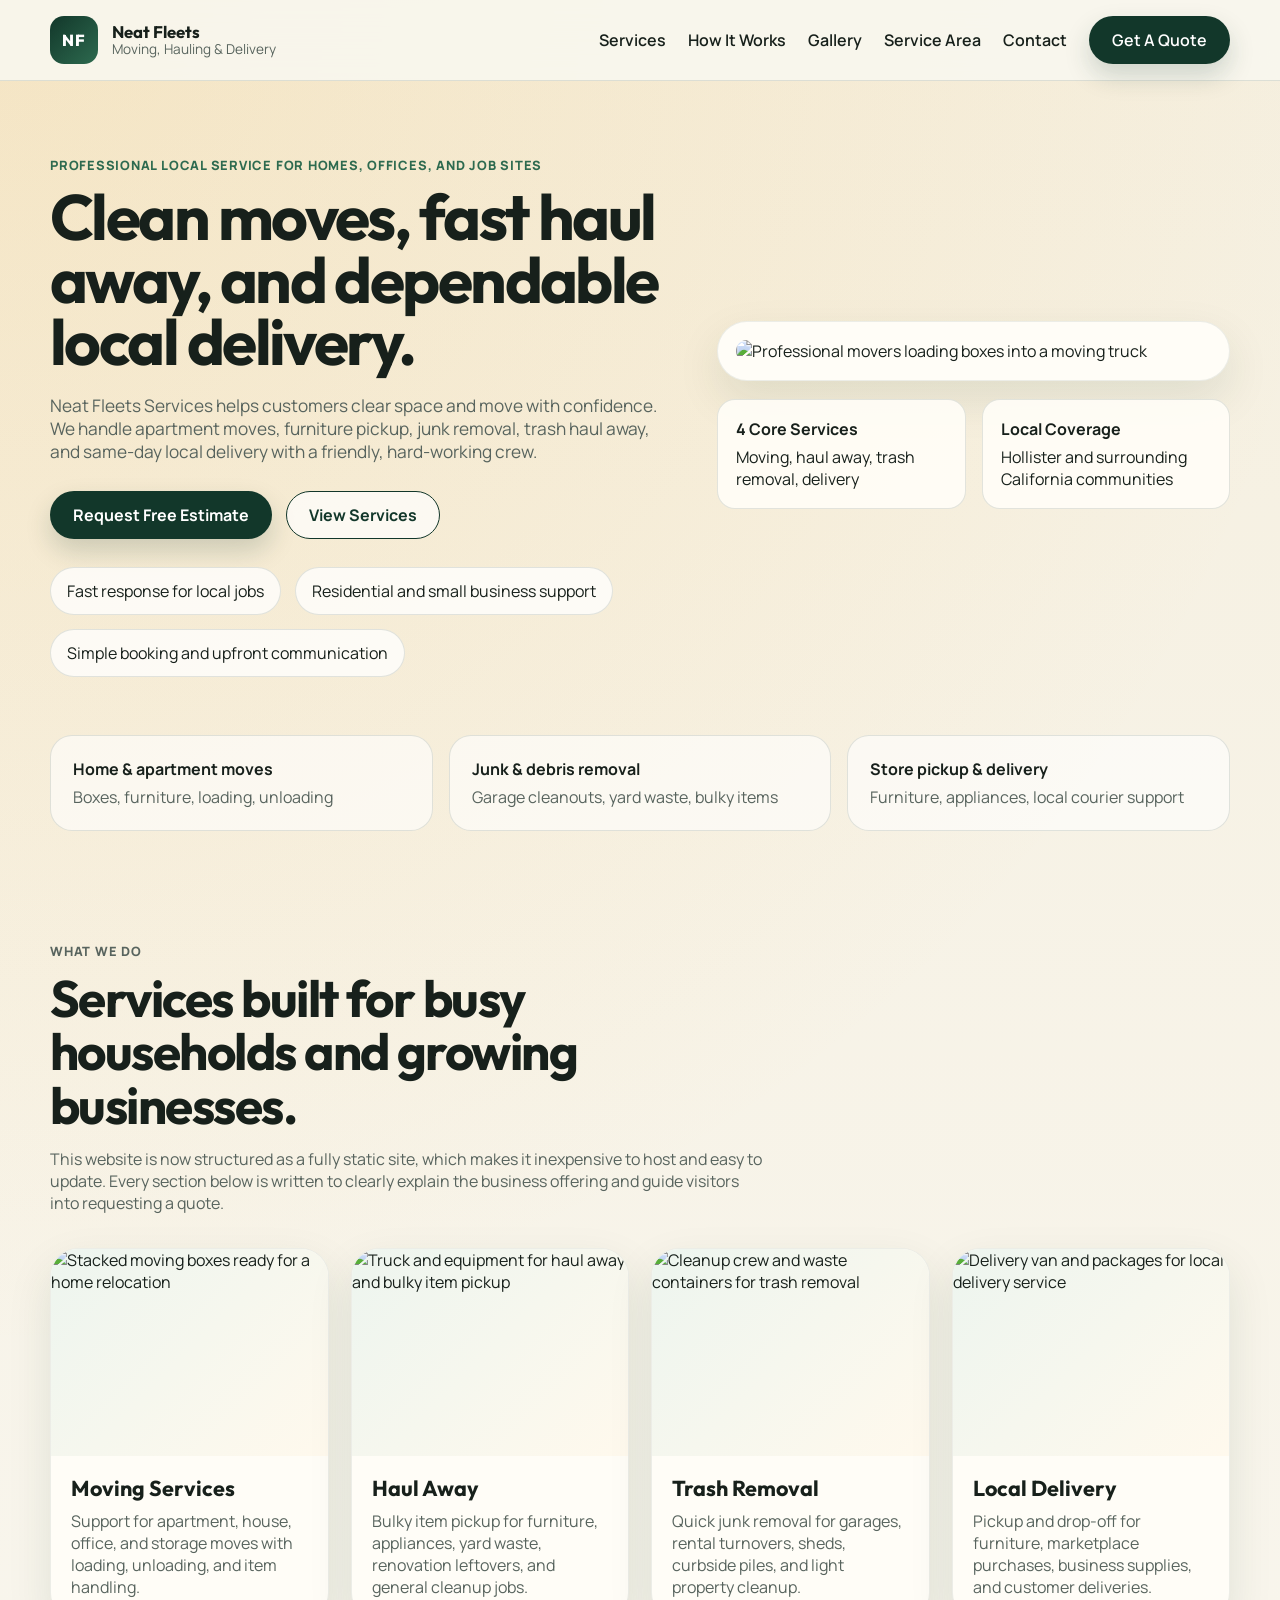
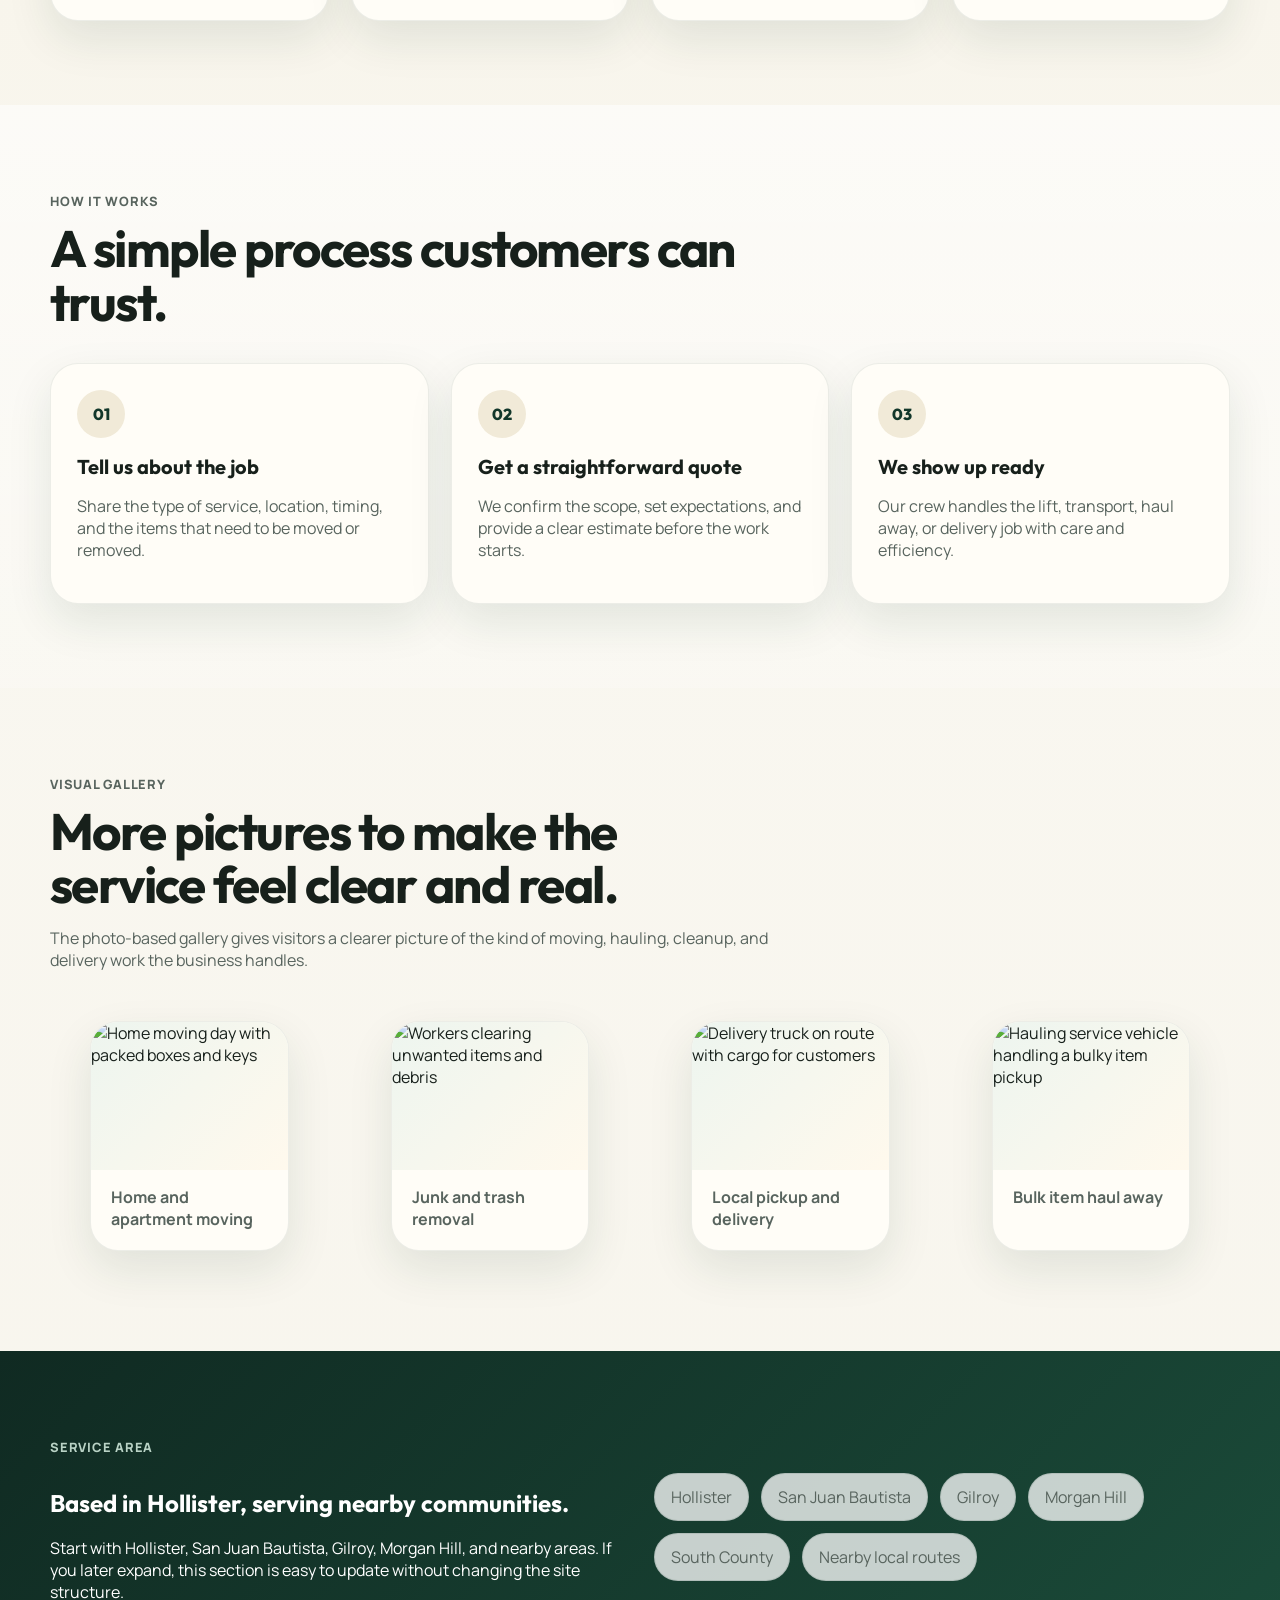
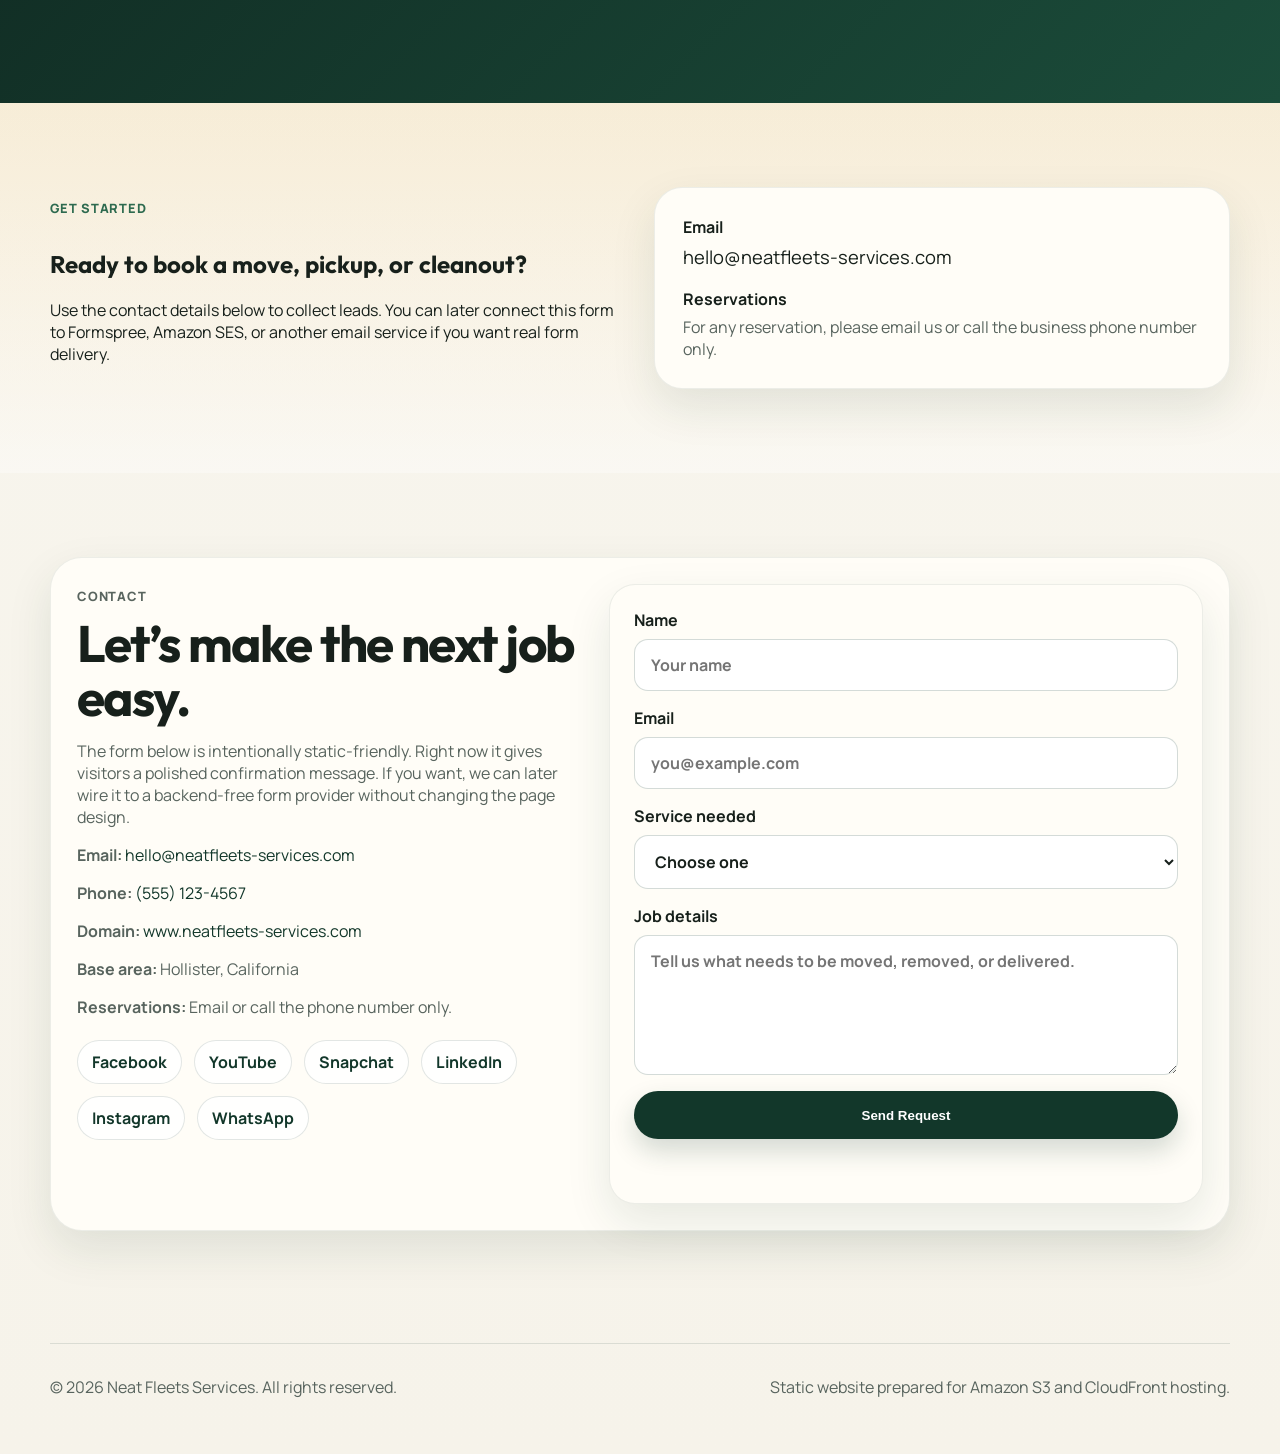
==== commit c5e1b75a: "Adding another modifications" ====
--- a/website/index.html
+++ b/website/index.html
@@ -64,7 +64,7 @@
 
                 <div class="hero-visual">
                     <div class="hero-card">
-                        <img src="assets/hero-moving.svg" alt="Illustration of a moving and hauling truck team">
+                        <img src="https://images.unsplash.com/photo-1600518464441-9154a4dea21b?auto=format&fit=crop&w=1400&q=80" alt="Professional movers loading boxes into a moving truck" loading="eager">
                     </div>
                     <div class="hero-stats">
                         <article>
@@ -109,22 +109,22 @@
 
                 <div class="service-grid">
                     <article class="service-card">
-                        <img src="assets/service-moving.svg" alt="Illustration of a team handling a local move">
+                        <img src="https://images.unsplash.com/photo-1603796846097-bee99e4a601f?auto=format&fit=crop&w=1200&q=80" alt="Stacked moving boxes ready for a home relocation" loading="lazy">
                         <h3>Moving Services</h3>
                         <p>Support for apartment, house, office, and storage moves with loading, unloading, and item handling.</p>
                     </article>
                     <article class="service-card">
-                        <img src="assets/service-haul-away.svg" alt="Illustration of haul away and bulk item pickup">
+                        <img src="https://images.unsplash.com/photo-1520034475321-cbe63696469a?auto=format&fit=crop&w=1200&q=80" alt="Truck and equipment for haul away and bulky item pickup" loading="lazy">
                         <h3>Haul Away</h3>
                         <p>Bulky item pickup for furniture, appliances, yard waste, renovation leftovers, and general cleanup jobs.</p>
                     </article>
                     <article class="service-card">
-                        <img src="assets/service-trash-removal.svg" alt="Illustration of trash and junk removal service">
+                        <img src="https://images.unsplash.com/photo-1517048676732-d65bc937f952?auto=format&fit=crop&w=1200&q=80" alt="Cleanup crew and waste containers for trash removal" loading="lazy">
                         <h3>Trash Removal</h3>
                         <p>Quick junk removal for garages, rental turnovers, sheds, curbside piles, and light property cleanup.</p>
                     </article>
                     <article class="service-card">
-                        <img src="assets/service-delivery.svg" alt="Illustration of local furniture and package delivery">
+                        <img src="https://images.unsplash.com/photo-1586528116311-ad8dd3c8310d?auto=format&fit=crop&w=1200&q=80" alt="Delivery van and packages for local delivery service" loading="lazy">
                         <h3>Local Delivery</h3>
                         <p>Pickup and drop-off for furniture, marketplace purchases, business supplies, and customer deliveries.</p>
                     </article>
@@ -165,25 +165,25 @@
                     <p class="eyebrow">Visual gallery</p>
                     <h2>More pictures to make the service feel clear and real.</h2>
                     <p>
-                        I replaced the previous dependency on remote stock photos with local SVG artwork so the site stays lightweight and self-contained when hosted from S3.
+                        The photo-based gallery gives visitors a clearer picture of the kind of moving, hauling, cleanup, and delivery work the business handles.
                     </p>
                 </div>
 
                 <div class="gallery-grid">
                     <figure class="gallery-card">
-                        <img src="assets/gallery-home-move.svg" alt="Home moving scene with packed boxes and a truck">
+                        <img src="https://images.unsplash.com/photo-1600585154526-990dced4db0d?auto=format&fit=crop&w=1400&q=80" alt="Home moving day with packed boxes and keys" loading="lazy">
                         <figcaption>Home and apartment moving</figcaption>
                     </figure>
                     <figure class="gallery-card">
-                        <img src="assets/gallery-junk-removal.svg" alt="Crew clearing junk and unwanted household items">
+                        <img src="https://images.unsplash.com/photo-1504307651254-35680f356dfd?auto=format&fit=crop&w=1400&q=80" alt="Workers clearing unwanted items and debris" loading="lazy">
                         <figcaption>Junk and trash removal</figcaption>
                     </figure>
                     <figure class="gallery-card">
-                        <img src="assets/gallery-delivery.svg" alt="Delivery truck carrying furniture and packages">
+                        <img src="https://images.unsplash.com/photo-1494412651409-8963ce7935a7?auto=format&fit=crop&w=1400&q=80" alt="Delivery truck on route with cargo for customers" loading="lazy">
                         <figcaption>Local pickup and delivery</figcaption>
                     </figure>
                     <figure class="gallery-card">
-                        <img src="assets/gallery-hauling.svg" alt="Hauling crew removing bulky items from a property">
+                        <img src="https://images.unsplash.com/photo-1519996529931-28324d5a630e?auto=format&fit=crop&w=1400&q=80" alt="Hauling service vehicle handling a bulky item pickup" loading="lazy">
                         <figcaption>Bulk item haul away</figcaption>
                     </figure>
                 </div>
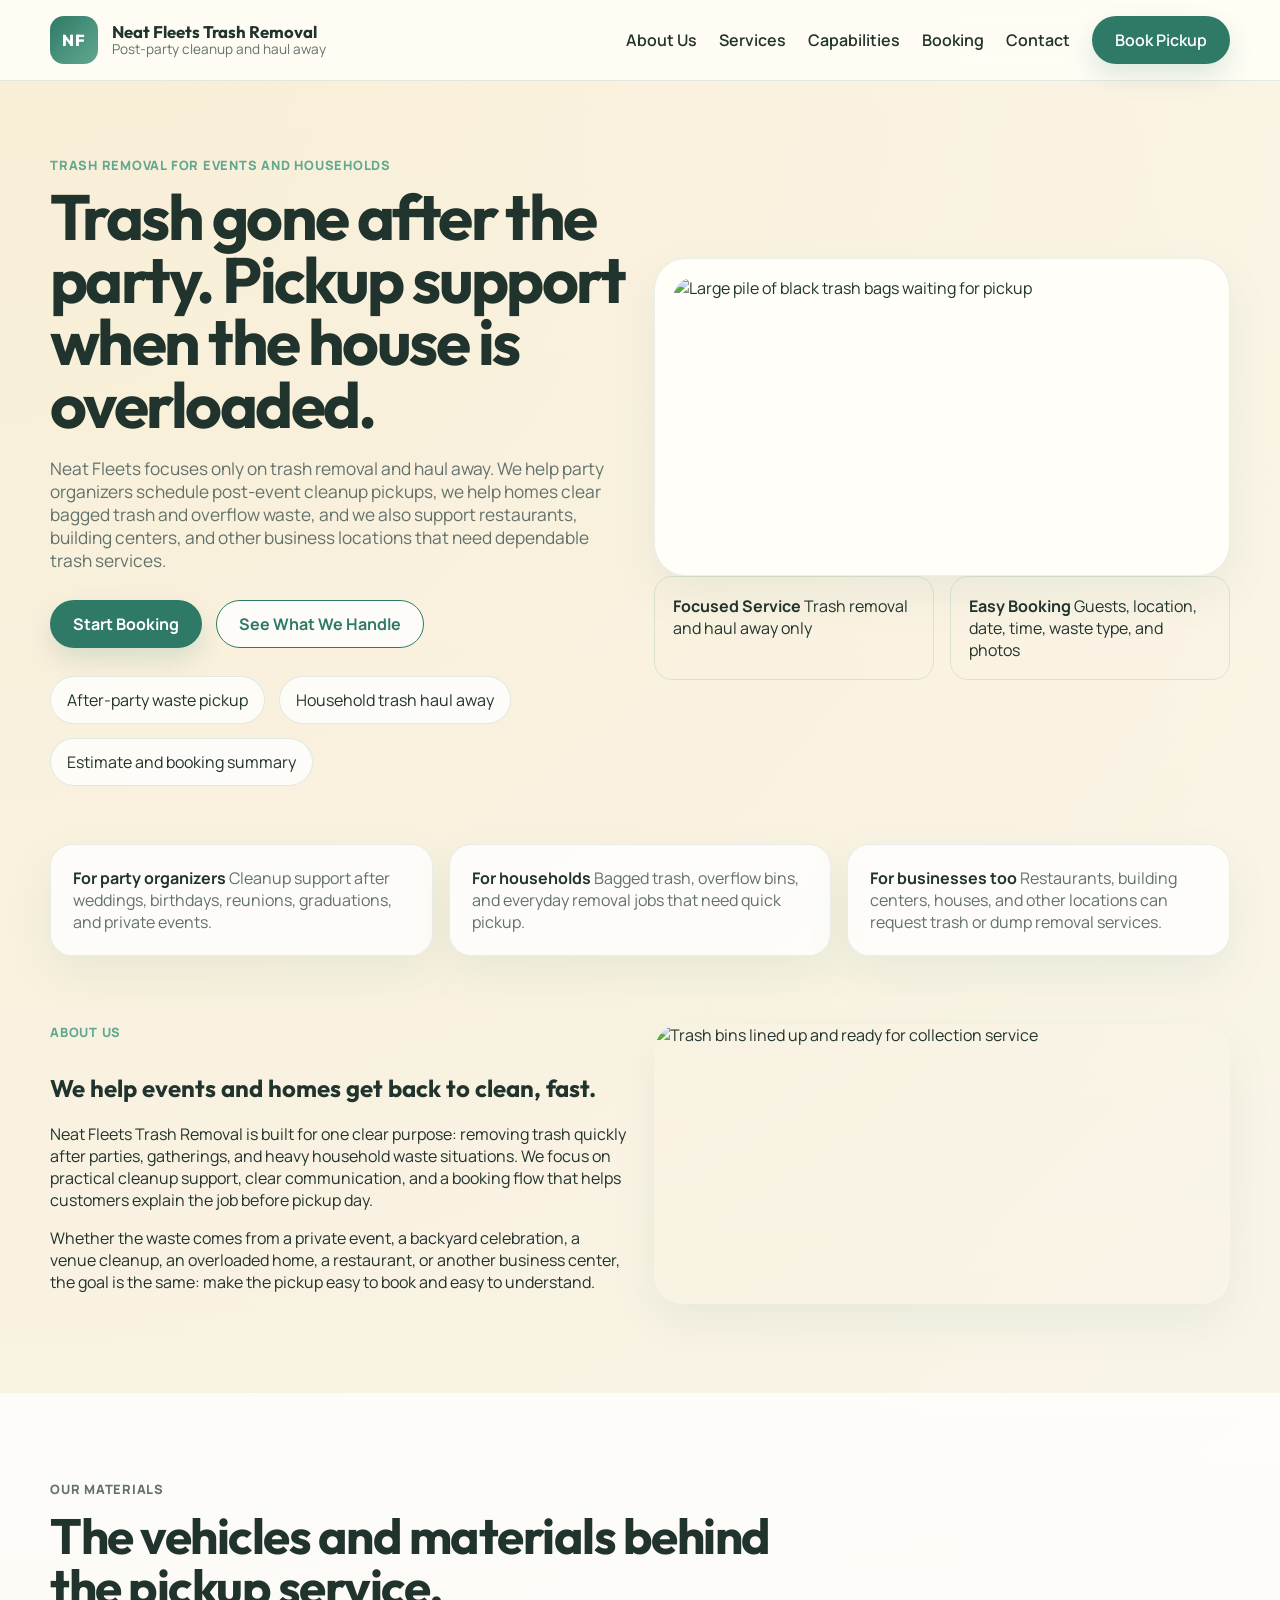
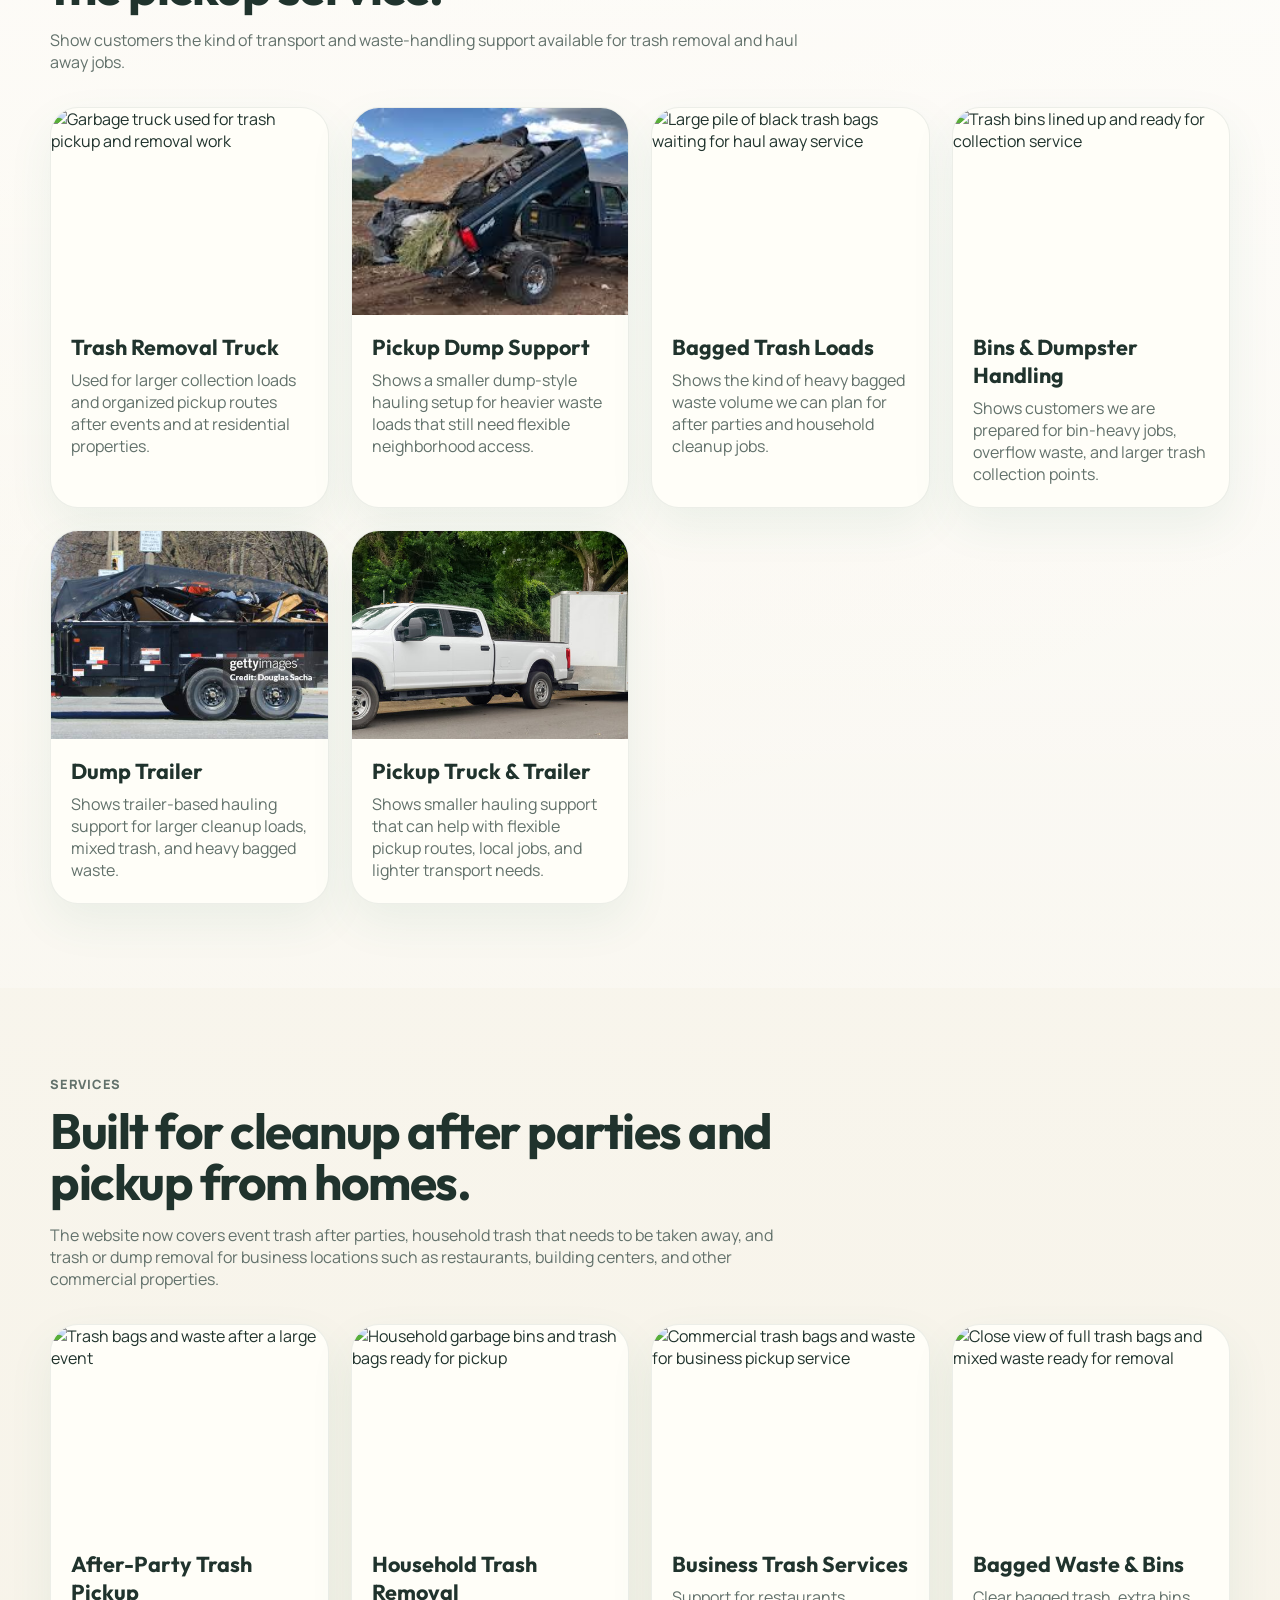
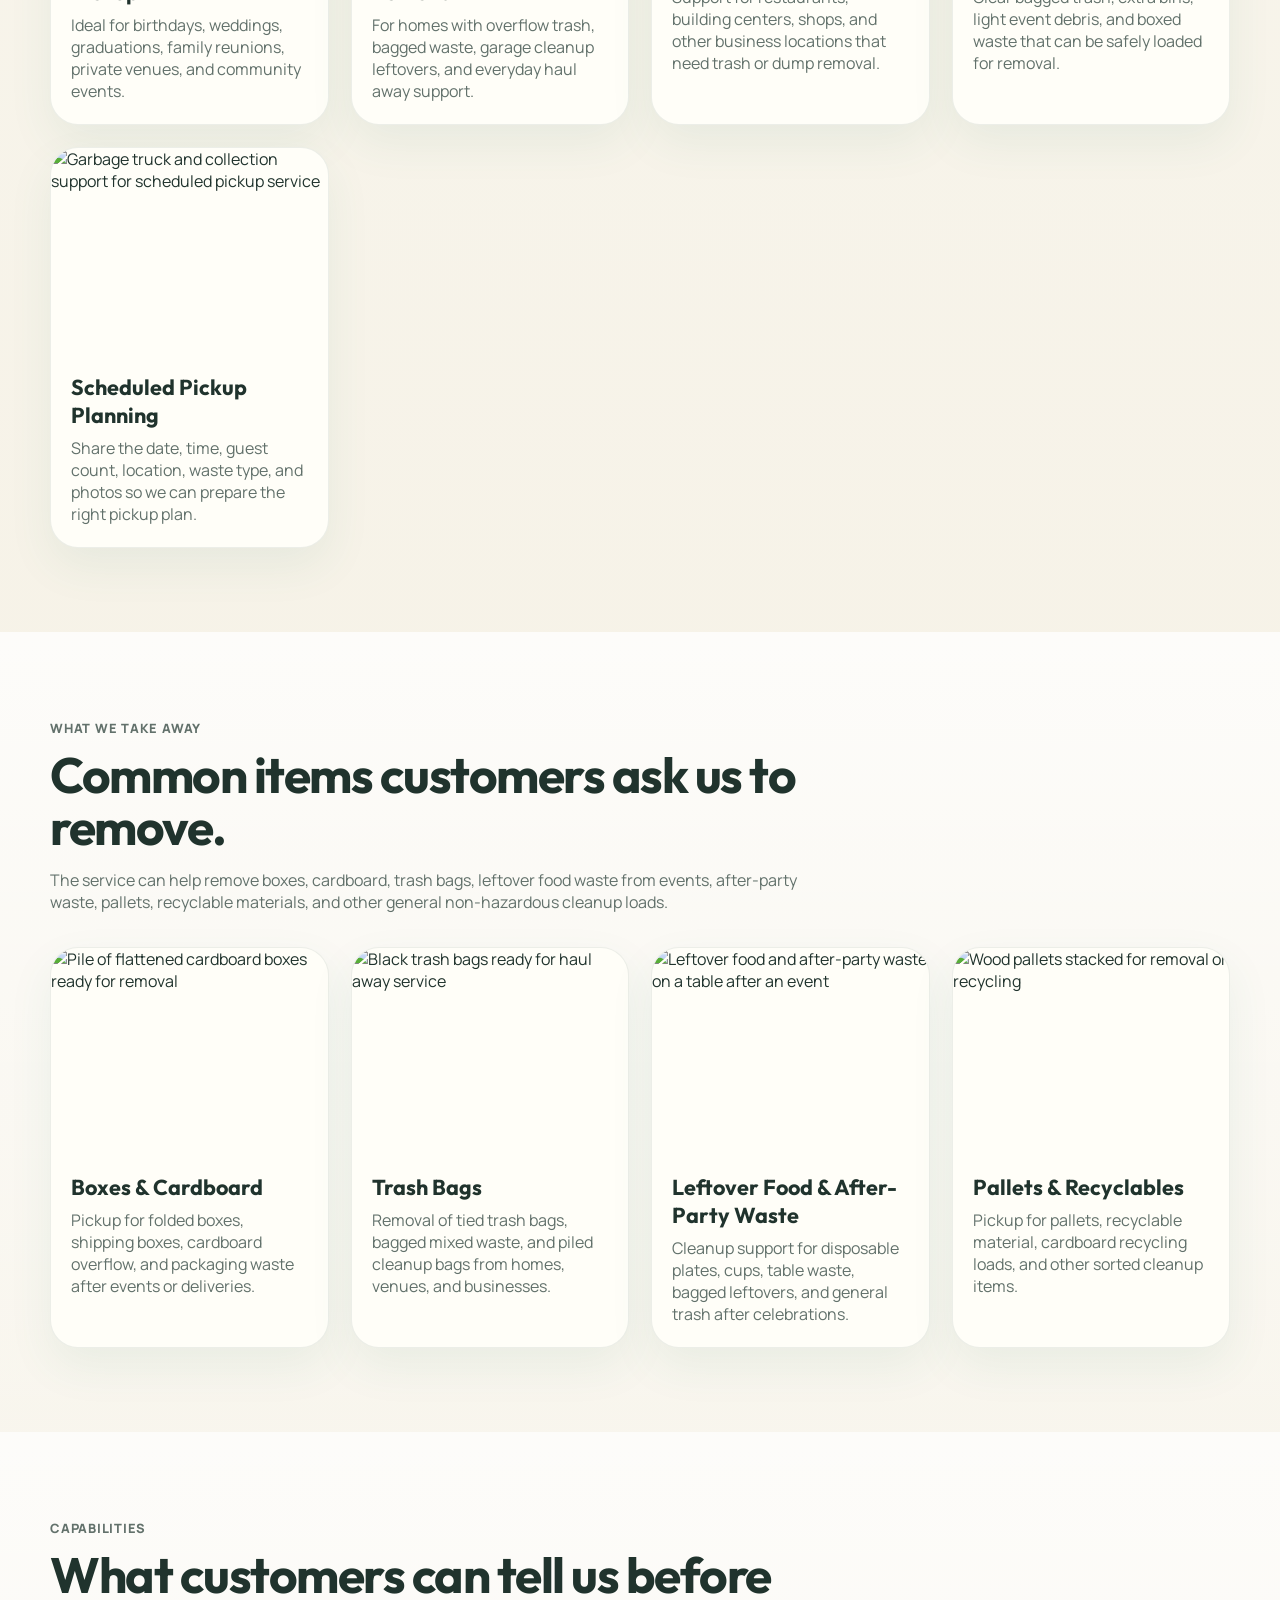
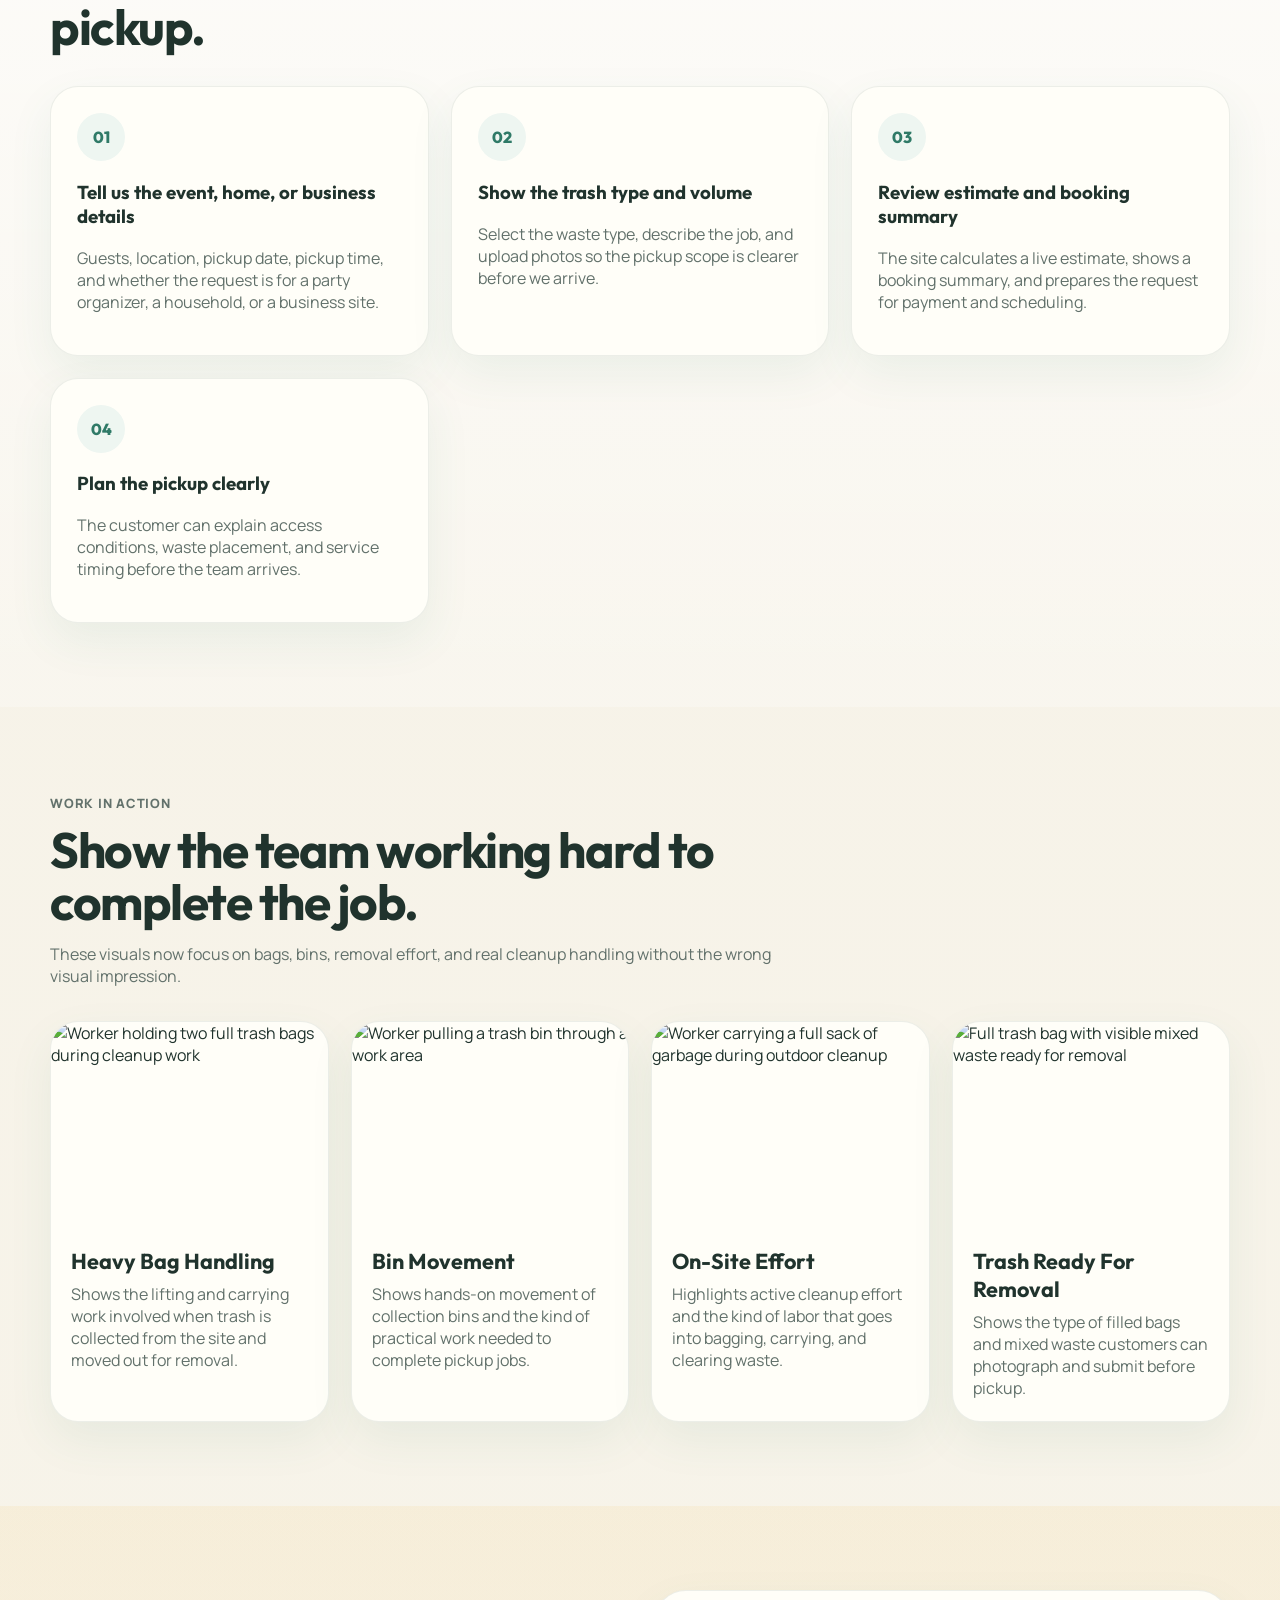
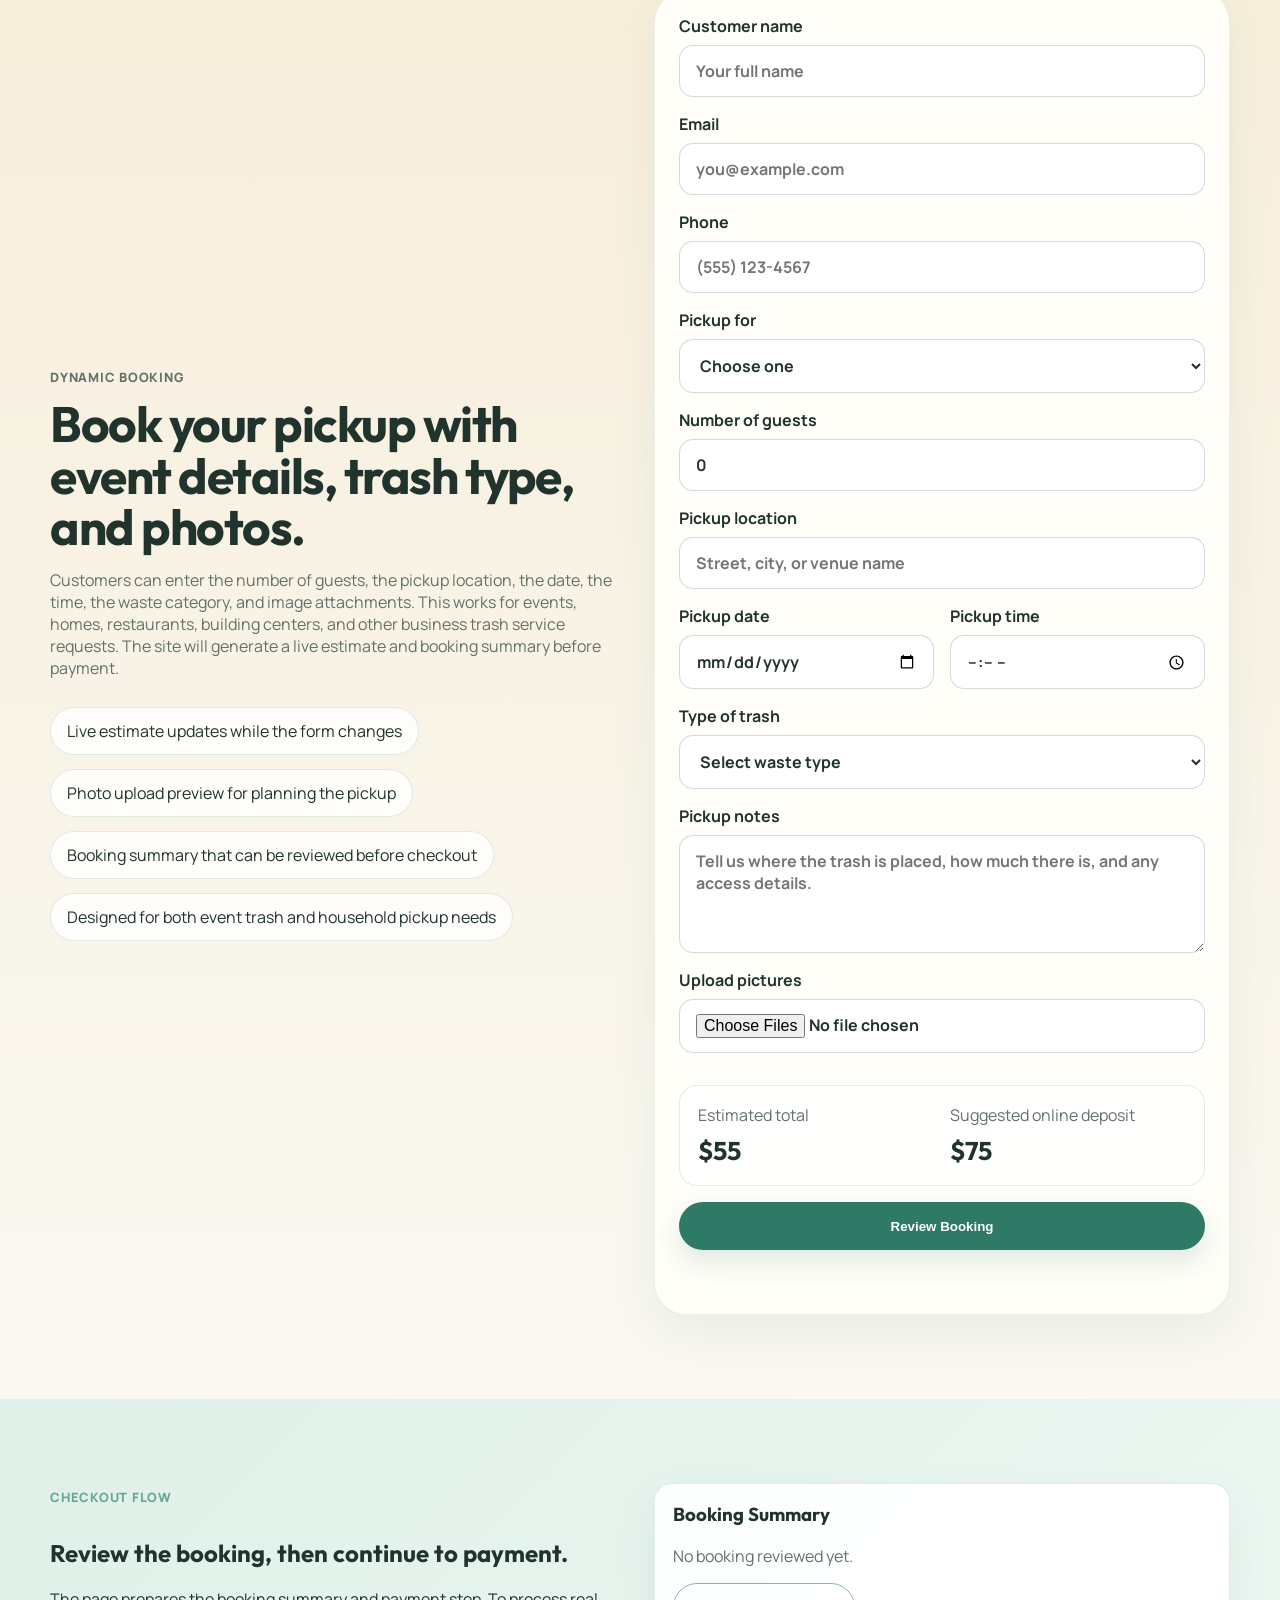
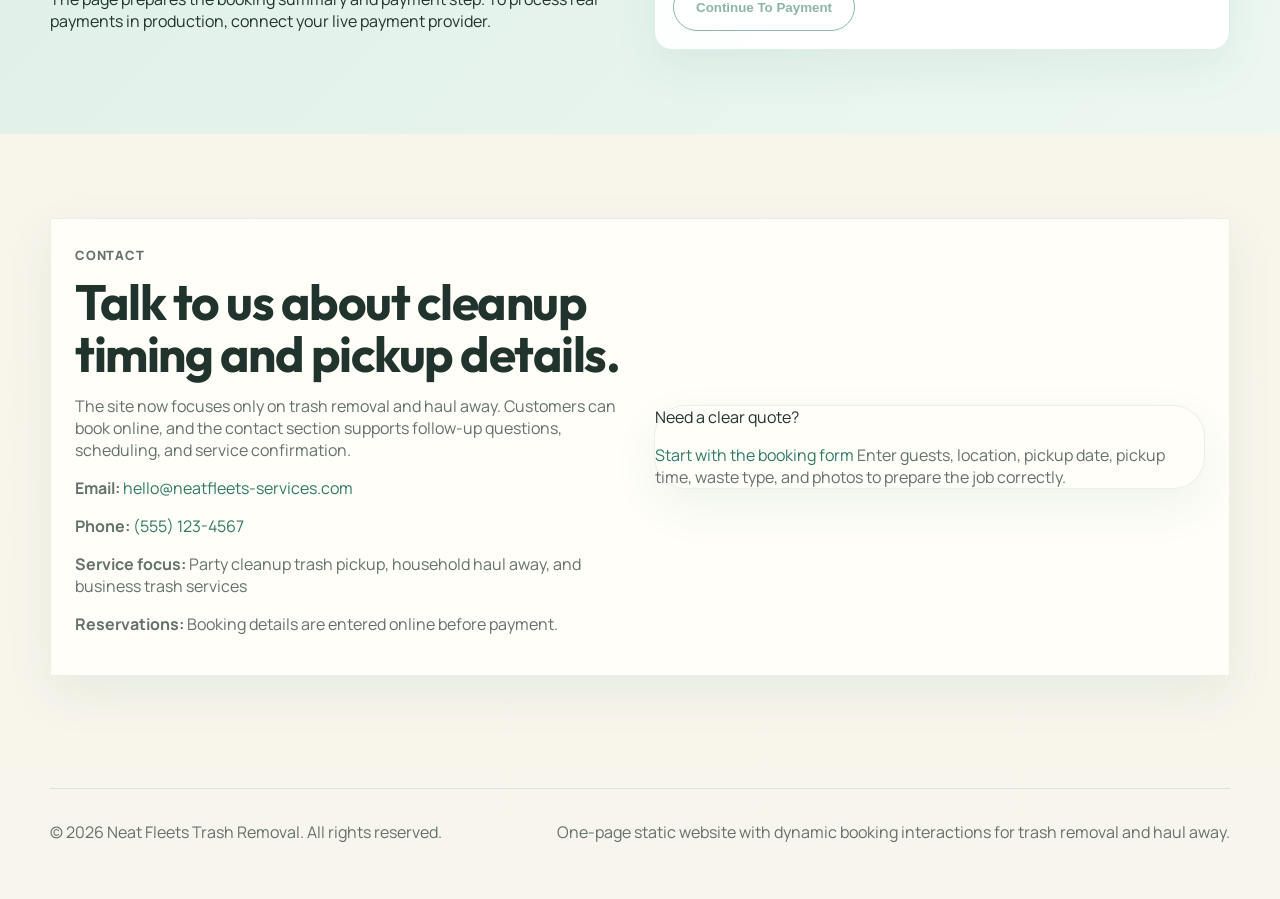
==== commit 2420cfda: "Adding mores details and pictures" ====
--- a/website/index.html
+++ b/website/index.html
@@ -3,12 +3,12 @@
 <head>
     <meta charset="UTF-8">
     <meta name="viewport" content="width=device-width, initial-scale=1.0">
-    <title>Neat Fleets Services | Moving, Haul Away, Trash Removal & Delivery</title>
+    <title>Neat Fleets Trash Removal | Post-Party Cleanup & Haul Away</title>
     <meta
         name="description"
-        content="Neat Fleets Services helps homes and businesses with moving, junk removal, trash haul away, labor help, and local delivery in Hollister, California and nearby communities."
+        content="Neat Fleets Trash Removal helps party organizers and households book trash pickup and haul away with a clear one-page online booking experience."
     >
-    <meta name="theme-color" content="#12372a">
+    <meta name="theme-color" content="#2f7a67">
     <link rel="preconnect" href="https://fonts.googleapis.com">
     <link rel="preconnect" href="https://fonts.gstatic.com" crossorigin>
     <link href="https://fonts.googleapis.com/css2?family=Outfit:wght@400;500;600;700;800&family=Manrope:wght@400;500;600;700&display=swap" rel="stylesheet">
@@ -17,11 +17,11 @@
 <body>
     <header class="site-header">
         <div class="container nav-shell">
-            <a class="brand" href="#top" aria-label="Neat Fleets Services home">
+            <a class="brand" href="#top" aria-label="Neat Fleets Trash Removal home">
                 <span class="brand-mark">NF</span>
                 <span class="brand-copy">
-                    <strong>Neat Fleets</strong>
-                    <span>Moving, Hauling & Delivery</span>
+                    <strong>Neat Fleets Trash Removal</strong>
+                    <span>Post-party cleanup and haul away</span>
                 </span>
             </a>
 
@@ -30,12 +30,12 @@
             </button>
 
             <nav id="site-nav" class="site-nav">
+                <a href="#about">About Us</a>
                 <a href="#services">Services</a>
-                <a href="#process">How It Works</a>
-                <a href="#gallery">Gallery</a>
-                <a href="#areas">Service Area</a>
+                <a href="#capabilities">Capabilities</a>
+                <a href="#booking">Booking</a>
                 <a href="#contact">Contact</a>
-                <a class="btn btn-solid nav-cta" href="#quote">Get A Quote</a>
+                <a class="btn btn-solid nav-cta" href="#booking">Book Pickup</a>
             </nav>
         </div>
     </header>
@@ -44,36 +44,36 @@
         <section class="hero">
             <div class="container hero-grid">
                 <div class="hero-copy">
-                    <p class="eyebrow">Professional local service for homes, offices, and job sites</p>
-                    <h1>Clean moves, fast haul away, and dependable local delivery.</h1>
+                    <p class="eyebrow">Trash removal for events and households</p>
+                    <h1>Trash gone after the party. Pickup support when the house is overloaded.</h1>
                     <p class="hero-text">
-                        Neat Fleets Services helps customers clear space and move with confidence. We handle apartment moves, furniture pickup, junk removal, trash haul away, and same-day local delivery with a friendly, hard-working crew.
+                        Neat Fleets focuses only on trash removal and haul away. We help party organizers schedule post-event cleanup pickups, we help homes clear bagged trash and overflow waste, and we also support restaurants, building centers, and other business locations that need dependable trash services.
                     </p>
 
                     <div class="hero-actions">
-                        <a class="btn btn-solid" href="#quote">Request Free Estimate</a>
-                        <a class="btn btn-outline" href="#services">View Services</a>
+                        <a class="btn btn-solid" href="#booking">Start Booking</a>
+                        <a class="btn btn-outline" href="#services">See What We Handle</a>
                     </div>
 
                     <ul class="hero-points">
-                        <li>Fast response for local jobs</li>
-                        <li>Residential and small business support</li>
-                        <li>Simple booking and upfront communication</li>
+                        <li>After-party waste pickup</li>
+                        <li>Household trash haul away</li>
+                        <li>Estimate and booking summary</li>
                     </ul>
                 </div>
 
                 <div class="hero-visual">
                     <div class="hero-card">
-                        <img src="https://images.unsplash.com/photo-1600518464441-9154a4dea21b?auto=format&fit=crop&w=1400&q=80" alt="Professional movers loading boxes into a moving truck" loading="eager">
+                        <img src="https://images.pexels.com/photos/5789369/pexels-photo-5789369.jpeg?cs=srgb&dl=pexels-topeasokere-5789369.jpg&fm=jpg" alt="Large pile of black trash bags waiting for pickup" loading="eager">
                     </div>
                     <div class="hero-stats">
                         <article>
-                            <strong>4 Core Services</strong>
-                            <span>Moving, haul away, trash removal, delivery</span>
+                            <strong>Focused Service</strong>
+                            <span>Trash removal and haul away only</span>
                         </article>
                         <article>
-                            <strong>Local Coverage</strong>
-                            <span>Hollister and surrounding California communities</span>
+                            <strong>Easy Booking</strong>
+                            <span>Guests, location, date, time, waste type, and photos</span>
                         </article>
                     </div>
                 </div>
@@ -83,16 +83,77 @@
         <section class="trust-strip">
             <div class="container trust-grid">
                 <div>
-                    <strong>Home & apartment moves</strong>
-                    <span>Boxes, furniture, loading, unloading</span>
+                    <strong>For party organizers</strong>
+                    <span>Cleanup support after weddings, birthdays, reunions, graduations, and private events.</span>
                 </div>
                 <div>
-                    <strong>Junk & debris removal</strong>
-                    <span>Garage cleanouts, yard waste, bulky items</span>
+                    <strong>For households</strong>
+                    <span>Bagged trash, overflow bins, and everyday removal jobs that need quick pickup.</span>
                 </div>
                 <div>
-                    <strong>Store pickup & delivery</strong>
-                    <span>Furniture, appliances, local courier support</span>
+                    <strong>For businesses too</strong>
+                    <span>Restaurants, building centers, houses, and other locations can request trash or dump removal services.</span>
+                </div>
+            </div>
+        </section>
+
+        <section id="about" class="section about-section">
+            <div class="container split-panel">
+                <div class="about-copy">
+                    <p class="eyebrow">About Us</p>
+                    <h2>We help events and homes get back to clean, fast.</h2>
+                    <p>
+                        Neat Fleets Trash Removal is built for one clear purpose: removing trash quickly after parties, gatherings, and heavy household waste situations. We focus on practical cleanup support, clear communication, and a booking flow that helps customers explain the job before pickup day.
+                    </p>
+                    <p>
+                        Whether the waste comes from a private event, a backyard celebration, a venue cleanup, an overloaded home, a restaurant, or another business center, the goal is the same: make the pickup easy to book and easy to understand.
+                    </p>
+                </div>
+                <div class="about-visual">
+                    <img src="https://images.pexels.com/photos/15747225/pexels-photo-15747225.jpeg?cs=srgb&dl=pexels-titas-kunigelis-471591952-15747225.jpg&fm=jpg" alt="Trash bins lined up and ready for collection service" loading="lazy">
+                </div>
+            </div>
+        </section>
+
+        <section class="section section-soft">
+            <div class="container">
+                <div class="section-heading">
+                    <p class="eyebrow">Our Materials</p>
+                    <h2>The vehicles and materials behind the pickup service.</h2>
+                    <p>Show customers the kind of transport and waste-handling support available for trash removal and haul away jobs.</p>
+                </div>
+
+                <div class="service-grid">
+                    <article class="service-card">
+                        <img src="https://images.pexels.com/photos/14389326/pexels-photo-14389326.jpeg?cs=srgb&dl=pexels-artem-makarov-289670876-14389326.jpg&fm=jpg" alt="Garbage truck used for trash pickup and removal work" loading="lazy">
+                        <h3>Trash Removal Truck</h3>
+                        <p>Used for larger collection loads and organized pickup routes after events and at residential properties.</p>
+                    </article>
+                    <article class="service-card">
+                        <img src="images/images.jpeg" alt="Pickup truck with dump-style bed used for hauling cleanup debris" loading="lazy">
+                        <h3>Pickup Dump Support</h3>
+                        <p>Shows a smaller dump-style hauling setup for heavier waste loads that still need flexible neighborhood access.</p>
+                    </article>
+                    <article class="service-card">
+                        <img src="https://images.pexels.com/photos/5789369/pexels-photo-5789369.jpeg?cs=srgb&dl=pexels-topeasokere-5789369.jpg&fm=jpg" alt="Large pile of black trash bags waiting for haul away service" loading="lazy">
+                        <h3>Bagged Trash Loads</h3>
+                        <p>Shows the kind of heavy bagged waste volume we can plan for after parties and household cleanup jobs.</p>
+                    </article>
+                    <article class="service-card">
+                        <img src="https://images.pexels.com/photos/15747225/pexels-photo-15747225.jpeg?cs=srgb&dl=pexels-titas-kunigelis-471591952-15747225.jpg&fm=jpg" alt="Trash bins lined up and ready for collection service" loading="lazy">
+                        <h3>Bins & Dumpster Handling</h3>
+                        <p>Shows customers we are prepared for bin-heavy jobs, overflow waste, and larger trash collection points.</p>
+                    </article>
+                    <article class="service-card">
+                        <img src="images/gettyimages-1217210762-612x612.jpg" alt="Dump trailer filled with trash and mixed cleanup waste" loading="lazy">
+                        <h3>Dump Trailer</h3>
+                        <p>Shows trailer-based hauling support for larger cleanup loads, mixed trash, and heavy bagged waste.</p>
+                    </article>
+                    <article class="service-card">
+                        <img src="images/360_F_439442424_vMDwo65BxUdjzqvTRMg8EBjG6h1alYmX.jpg" alt="Pickup truck with enclosed trailer attached for hauling support" loading="lazy">
+                        <h3>Pickup Truck & Trailer</h3>
+                        <p>Shows smaller hauling support that can help with flexible pickup routes, local jobs, and lighter transport needs.</p>
+                    </article>
                 </div>
             </div>
         </section>
@@ -100,128 +161,253 @@
         <section id="services" class="section">
             <div class="container">
                 <div class="section-heading">
-                    <p class="eyebrow">What we do</p>
-                    <h2>Services built for busy households and growing businesses.</h2>
-                    <p>
-                        This website is now structured as a fully static site, which makes it inexpensive to host and easy to update. Every section below is written to clearly explain the business offering and guide visitors into requesting a quote.
+                    <p class="eyebrow">Services</p>
+                    <h2>Built for cleanup after parties and pickup from homes.</h2>
+                    <p>
+                        The website now covers event trash after parties, household trash that needs to be taken away, and trash or dump removal for business locations such as restaurants, building centers, and other commercial properties.
                     </p>
                 </div>
 
                 <div class="service-grid">
                     <article class="service-card">
-                        <img src="https://images.unsplash.com/photo-1603796846097-bee99e4a601f?auto=format&fit=crop&w=1200&q=80" alt="Stacked moving boxes ready for a home relocation" loading="lazy">
-                        <h3>Moving Services</h3>
-                        <p>Support for apartment, house, office, and storage moves with loading, unloading, and item handling.</p>
-                    </article>
-                    <article class="service-card">
-                        <img src="https://images.unsplash.com/photo-1520034475321-cbe63696469a?auto=format&fit=crop&w=1200&q=80" alt="Truck and equipment for haul away and bulky item pickup" loading="lazy">
-                        <h3>Haul Away</h3>
-                        <p>Bulky item pickup for furniture, appliances, yard waste, renovation leftovers, and general cleanup jobs.</p>
-                    </article>
-                    <article class="service-card">
-                        <img src="https://images.unsplash.com/photo-1517048676732-d65bc937f952?auto=format&fit=crop&w=1200&q=80" alt="Cleanup crew and waste containers for trash removal" loading="lazy">
-                        <h3>Trash Removal</h3>
-                        <p>Quick junk removal for garages, rental turnovers, sheds, curbside piles, and light property cleanup.</p>
-                    </article>
-                    <article class="service-card">
-                        <img src="https://images.unsplash.com/photo-1586528116311-ad8dd3c8310d?auto=format&fit=crop&w=1200&q=80" alt="Delivery van and packages for local delivery service" loading="lazy">
-                        <h3>Local Delivery</h3>
-                        <p>Pickup and drop-off for furniture, marketplace purchases, business supplies, and customer deliveries.</p>
-                    </article>
-                </div>
-            </div>
-        </section>
-
-        <section id="process" class="section section-soft">
+                        <img src="https://images.pexels.com/photos/5789369/pexels-photo-5789369.jpeg?cs=srgb&dl=pexels-topeasokere-5789369.jpg&fm=jpg" alt="Trash bags and waste after a large event" loading="lazy">
+                        <h3>After-Party Trash Pickup</h3>
+                        <p>Ideal for birthdays, weddings, graduations, family reunions, private venues, and community events.</p>
+                    </article>
+                    <article class="service-card">
+                        <img src="https://images.pexels.com/photos/15747225/pexels-photo-15747225.jpeg?cs=srgb&dl=pexels-titas-kunigelis-471591952-15747225.jpg&fm=jpg" alt="Household garbage bins and trash bags ready for pickup" loading="lazy">
+                        <h3>Household Trash Removal</h3>
+                        <p>For homes with overflow trash, bagged waste, garage cleanup leftovers, and everyday haul away support.</p>
+                    </article>
+                    <article class="service-card">
+                        <img src="https://images.pexels.com/photos/12316616/pexels-photo-12316616.jpeg?cs=srgb&dl=pexels-carlos-daniel-9798300-12316616.jpg&fm=jpg" alt="Commercial trash bags and waste for business pickup service" loading="lazy">
+                        <h3>Business Trash Services</h3>
+                        <p>Support for restaurants, building centers, shops, and other business locations that need trash or dump removal.</p>
+                    </article>
+                    <article class="service-card">
+                        <img src="https://images.pexels.com/photos/12316616/pexels-photo-12316616.jpeg?cs=srgb&dl=pexels-carlos-daniel-9798300-12316616.jpg&fm=jpg" alt="Close view of full trash bags and mixed waste ready for removal" loading="lazy">
+                        <h3>Bagged Waste & Bins</h3>
+                        <p>Clear bagged trash, extra bins, light event debris, and boxed waste that can be safely loaded for removal.</p>
+                    </article>
+                    <article class="service-card">
+                        <img src="https://images.pexels.com/photos/14389326/pexels-photo-14389326.jpeg?cs=srgb&dl=pexels-artem-makarov-289670876-14389326.jpg&fm=jpg" alt="Garbage truck and collection support for scheduled pickup service" loading="lazy">
+                        <h3>Scheduled Pickup Planning</h3>
+                        <p>Share the date, time, guest count, location, waste type, and photos so we can prepare the right pickup plan.</p>
+                    </article>
+                </div>
+            </div>
+        </section>
+
+        <section class="section section-soft">
             <div class="container">
                 <div class="section-heading">
-                    <p class="eyebrow">How it works</p>
-                    <h2>A simple process customers can trust.</h2>
+                    <p class="eyebrow">What We Take Away</p>
+                    <h2>Common items customers ask us to remove.</h2>
+                    <p>
+                        The service can help remove boxes, cardboard, trash bags, leftover food waste from events, after-party waste, pallets, recyclable materials, and other general non-hazardous cleanup loads.
+                    </p>
+                </div>
+
+                <div class="service-grid">
+                    <article class="service-card">
+                        <img src="https://images.pexels.com/photos/7203976/pexels-photo-7203976.jpeg?cs=srgb&dl=pexels-shvets-production-7203976.jpg&fm=jpg" alt="Pile of flattened cardboard boxes ready for removal" loading="lazy">
+                        <h3>Boxes & Cardboard</h3>
+                        <p>Pickup for folded boxes, shipping boxes, cardboard overflow, and packaging waste after events or deliveries.</p>
+                    </article>
+                    <article class="service-card">
+                        <img src="https://images.pexels.com/photos/5789369/pexels-photo-5789369.jpeg?cs=srgb&dl=pexels-topeasokere-5789369.jpg&fm=jpg" alt="Black trash bags ready for haul away service" loading="lazy">
+                        <h3>Trash Bags</h3>
+                        <p>Removal of tied trash bags, bagged mixed waste, and piled cleanup bags from homes, venues, and businesses.</p>
+                    </article>
+                    <article class="service-card">
+                        <img src="https://images.pexels.com/photos/4997810/pexels-photo-4997810.jpeg?cs=srgb&dl=pexels-rachel-claire-4997810.jpg&fm=jpg" alt="Leftover food and after-party waste on a table after an event" loading="lazy">
+                        <h3>Leftover Food & After-Party Waste</h3>
+                        <p>Cleanup support for disposable plates, cups, table waste, bagged leftovers, and general trash after celebrations.</p>
+                    </article>
+                    <article class="service-card">
+                        <img src="https://images.pexels.com/photos/16920305/pexels-photo-16920305.jpeg?cs=srgb&dl=pexels-harri-hofer-145355912-16920305.jpg&fm=jpg" alt="Wood pallets stacked for removal or recycling" loading="lazy">
+                        <h3>Pallets & Recyclables</h3>
+                        <p>Pickup for pallets, recyclable material, cardboard recycling loads, and other sorted cleanup items.</p>
+                    </article>
+                </div>
+            </div>
+        </section>
+
+        <section id="capabilities" class="section section-soft">
+            <div class="container">
+                <div class="section-heading">
+                    <p class="eyebrow">Capabilities</p>
+                    <h2>What customers can tell us before pickup.</h2>
                 </div>
 
                 <div class="steps">
                     <article>
                         <span>01</span>
-                        <h3>Tell us about the job</h3>
-                        <p>Share the type of service, location, timing, and the items that need to be moved or removed.</p>
+                        <h3>Tell us the event, home, or business details</h3>
+                        <p>Guests, location, pickup date, pickup time, and whether the request is for a party organizer, a household, or a business site.</p>
                     </article>
                     <article>
                         <span>02</span>
-                        <h3>Get a straightforward quote</h3>
-                        <p>We confirm the scope, set expectations, and provide a clear estimate before the work starts.</p>
+                        <h3>Show the trash type and volume</h3>
+                        <p>Select the waste type, describe the job, and upload photos so the pickup scope is clearer before we arrive.</p>
                     </article>
                     <article>
                         <span>03</span>
-                        <h3>We show up ready</h3>
-                        <p>Our crew handles the lift, transport, haul away, or delivery job with care and efficiency.</p>
-                    </article>
-                </div>
-            </div>
-        </section>
-
-        <section id="gallery" class="section">
+                        <h3>Review estimate and booking summary</h3>
+                        <p>The site calculates a live estimate, shows a booking summary, and prepares the request for payment and scheduling.</p>
+                    </article>
+                    <article>
+                        <span>04</span>
+                        <h3>Plan the pickup clearly</h3>
+                        <p>The customer can explain access conditions, waste placement, and service timing before the team arrives.</p>
+                    </article>
+                </div>
+            </div>
+        </section>
+
+        <section class="section">
             <div class="container">
                 <div class="section-heading">
-                    <p class="eyebrow">Visual gallery</p>
-                    <h2>More pictures to make the service feel clear and real.</h2>
-                    <p>
-                        The photo-based gallery gives visitors a clearer picture of the kind of moving, hauling, cleanup, and delivery work the business handles.
-                    </p>
-                </div>
-
-                <div class="gallery-grid">
-                    <figure class="gallery-card">
-                        <img src="https://images.unsplash.com/photo-1600585154526-990dced4db0d?auto=format&fit=crop&w=1400&q=80" alt="Home moving day with packed boxes and keys" loading="lazy">
-                        <figcaption>Home and apartment moving</figcaption>
-                    </figure>
-                    <figure class="gallery-card">
-                        <img src="https://images.unsplash.com/photo-1504307651254-35680f356dfd?auto=format&fit=crop&w=1400&q=80" alt="Workers clearing unwanted items and debris" loading="lazy">
-                        <figcaption>Junk and trash removal</figcaption>
-                    </figure>
-                    <figure class="gallery-card">
-                        <img src="https://images.unsplash.com/photo-1494412651409-8963ce7935a7?auto=format&fit=crop&w=1400&q=80" alt="Delivery truck on route with cargo for customers" loading="lazy">
-                        <figcaption>Local pickup and delivery</figcaption>
-                    </figure>
-                    <figure class="gallery-card">
-                        <img src="https://images.unsplash.com/photo-1519996529931-28324d5a630e?auto=format&fit=crop&w=1400&q=80" alt="Hauling service vehicle handling a bulky item pickup" loading="lazy">
-                        <figcaption>Bulk item haul away</figcaption>
-                    </figure>
-                </div>
-            </div>
-        </section>
-
-        <section id="areas" class="section section-dark">
+                    <p class="eyebrow">Work In Action</p>
+                    <h2>Show the team working hard to complete the job.</h2>
+                    <p>These visuals now focus on bags, bins, removal effort, and real cleanup handling without the wrong visual impression.</p>
+                </div>
+
+                <div class="service-grid">
+                    <article class="service-card">
+                        <img src="https://images.pexels.com/photos/14279178/pexels-photo-14279178.jpeg?cs=srgb&dl=pexels-ecoviu-team-260500507-14279178.jpg&fm=jpg" alt="Worker holding two full trash bags during cleanup work" loading="lazy">
+                        <h3>Heavy Bag Handling</h3>
+                        <p>Shows the lifting and carrying work involved when trash is collected from the site and moved out for removal.</p>
+                    </article>
+                    <article class="service-card">
+                        <img src="https://images.pexels.com/photos/9278135/pexels-photo-9278135.jpeg?cs=srgb&dl=pexels-macjoy-penaredondo-17632248-9278135.jpg&fm=jpg" alt="Worker pulling a trash bin through a work area" loading="lazy">
+                        <h3>Bin Movement</h3>
+                        <p>Shows hands-on movement of collection bins and the kind of practical work needed to complete pickup jobs.</p>
+                    </article>
+                    <article class="service-card">
+                        <img src="https://images.pexels.com/photos/7656998/pexels-photo-7656998.jpeg?cs=srgb&dl=pexels-thirdman-7656998.jpg&fm=jpg" alt="Worker carrying a full sack of garbage during outdoor cleanup" loading="lazy">
+                        <h3>On-Site Effort</h3>
+                        <p>Highlights active cleanup effort and the kind of labor that goes into bagging, carrying, and clearing waste.</p>
+                    </article>
+                    <article class="service-card">
+                        <img src="https://images.pexels.com/photos/12316616/pexels-photo-12316616.jpeg?cs=srgb&dl=pexels-carlos-daniel-9798300-12316616.jpg&fm=jpg" alt="Full trash bag with visible mixed waste ready for removal" loading="lazy">
+                        <h3>Trash Ready For Removal</h3>
+                        <p>Shows the type of filled bags and mixed waste customers can photograph and submit before pickup.</p>
+                    </article>
+                </div>
+            </div>
+        </section>
+
+        <section id="booking" class="section booking-section">
+            <div class="container booking-layout">
+                <div class="booking-copy">
+                    <p class="eyebrow">Dynamic Booking</p>
+                    <h2>Book your pickup with event details, trash type, and photos.</h2>
+                    <p>
+                        Customers can enter the number of guests, the pickup location, the date, the time, the waste category, and image attachments. This works for events, homes, restaurants, building centers, and other business trash service requests. The site will generate a live estimate and booking summary before payment.
+                    </p>
+                    <ul class="booking-highlights">
+                        <li>Live estimate updates while the form changes</li>
+                        <li>Photo upload preview for planning the pickup</li>
+                        <li>Booking summary that can be reviewed before checkout</li>
+                        <li>Designed for both event trash and household pickup needs</li>
+                    </ul>
+                </div>
+
+                <div class="booking-card">
+                    <form id="booking-form" class="contact-form">
+                        <label>
+                            Customer name
+                            <input type="text" name="name" placeholder="Your full name" required>
+                        </label>
+                        <label>
+                            Email
+                            <input type="email" name="email" placeholder="you@example.com" required>
+                        </label>
+                        <label>
+                            Phone
+                            <input type="tel" name="phone" placeholder="(555) 123-4567" required>
+                        </label>
+                        <label>
+                            Pickup for
+                            <select name="customerType" required>
+                                <option value="">Choose one</option>
+                                <option value="party">Party organizer</option>
+                                <option value="household">Household</option>
+                                <option value="business">Business location</option>
+                            </select>
+                        </label>
+                        <label>
+                            Number of guests
+                            <input type="number" name="guests" min="0" value="0" required>
+                        </label>
+                        <label>
+                            Pickup location
+                            <input type="text" name="location" placeholder="Street, city, or venue name" required>
+                        </label>
+                        <div class="inline-fields">
+                            <label>
+                                Pickup date
+                                <input type="date" name="pickupDate" required>
+                            </label>
+                            <label>
+                                Pickup time
+                                <input type="time" name="pickupTime" required>
+                            </label>
+                        </div>
+                        <label>
+                            Type of trash
+                            <select name="trashType" required>
+                                <option value="">Select waste type</option>
+                                <option value="party-bagged">Party waste and bagged trash</option>
+                                <option value="mixed-household">Mixed household trash</option>
+                                <option value="bins-overflow">Bins and overflow pickup</option>
+                                <option value="light-bulk">Light bulk haul away</option>
+                            </select>
+                        </label>
+                        <label>
+                            Pickup notes
+                            <textarea name="details" rows="4" placeholder="Tell us where the trash is placed, how much there is, and any access details."></textarea>
+                        </label>
+                        <label>
+                            Upload pictures
+                            <input id="photo-input" type="file" name="photos" accept="image/*" multiple>
+                        </label>
+                        <div id="photo-preview" class="photo-preview" aria-live="polite"></div>
+
+                        <section class="estimate-box" aria-live="polite">
+                            <div>
+                                <span>Estimated total</span>
+                                <strong id="estimate-total">$0</strong>
+                            </div>
+                            <div>
+                                <span>Suggested online deposit</span>
+                                <strong id="estimate-deposit">$0</strong>
+                            </div>
+                        </section>
+
+                        <button class="btn btn-solid" type="submit">Review Booking</button>
+                        <p id="form-message" class="form-message" aria-live="polite"></p>
+                    </form>
+                </div>
+            </div>
+        </section>
+
+        <section class="section section-dark">
             <div class="container split-panel">
                 <div>
-                    <p class="eyebrow eyebrow-light">Service area</p>
-                    <h2>Based in Hollister, serving nearby communities.</h2>
-                    <p>
-                        Start with Hollister, San Juan Bautista, Gilroy, Morgan Hill, and nearby areas. If you later expand, this section is easy to update without changing the site structure.
-                    </p>
-                </div>
-                <div class="area-list">
-                    <span>Hollister</span>
-                    <span>San Juan Bautista</span>
-                    <span>Gilroy</span>
-                    <span>Morgan Hill</span>
-                    <span>South County</span>
-                    <span>Nearby local routes</span>
-                </div>
-            </div>
-        </section>
-
-        <section id="quote" class="section quote-band">
-            <div class="container split-panel">
-                <div>
-                    <p class="eyebrow">Get started</p>
-                    <h2>Ready to book a move, pickup, or cleanout?</h2>
-                    <p>Use the contact details below to collect leads. You can later connect this form to Formspree, Amazon SES, or another email service if you want real form delivery.</p>
-                </div>
-                <div class="quote-card">
-                    <p>Email</p>
-                    <a href="mailto:hello@neatfleets-services.com">hello@neatfleets-services.com</a>
-                    <p>Reservations</p>
-                    <span>For any reservation, please email us or call the business phone number only.</span>
+                    <p class="eyebrow">Checkout Flow</p>
+                    <h2>Review the booking, then continue to payment.</h2>
+                    <p>
+                        The page prepares the booking summary and payment step. To process real payments in production, connect your live payment provider.
+                    </p>
+                </div>
+                <div class="summary-card">
+                    <h3>Booking Summary</h3>
+                    <div id="booking-summary" class="summary-list">
+                        <p>No booking reviewed yet.</p>
+                    </div>
+                    <button id="payment-button" class="btn btn-light" type="button" disabled>Continue To Payment</button>
                 </div>
             </div>
         </section>
@@ -230,62 +416,31 @@
             <div class="container contact-layout">
                 <div class="contact-copy">
                     <p class="eyebrow">Contact</p>
-                    <h2>Let’s make the next job easy.</h2>
-                    <p>
-                        The form below is intentionally static-friendly. Right now it gives visitors a polished confirmation message. If you want, we can later wire it to a backend-free form provider without changing the page design.
+                    <h2>Talk to us about cleanup timing and pickup details.</h2>
+                    <p>
+                        The site now focuses only on trash removal and haul away. Customers can book online, and the contact section supports follow-up questions, scheduling, and service confirmation.
                     </p>
                     <div class="contact-points">
                         <p><strong>Email:</strong> <a href="mailto:hello@neatfleets-services.com">hello@neatfleets-services.com</a></p>
                         <p><strong>Phone:</strong> <a href="tel:+15551234567">(555) 123-4567</a></p>
-                        <p><strong>Domain:</strong> <a href="https://www.neatfleets-services.com">www.neatfleets-services.com</a></p>
-                        <p><strong>Base area:</strong> Hollister, California</p>
-                        <p><strong>Reservations:</strong> Email or call the phone number only.</p>
+                        <p><strong>Service focus:</strong> Party cleanup trash pickup, household haul away, and business trash services</p>
+                        <p><strong>Reservations:</strong> Booking details are entered online before payment.</p>
                     </div>
-
-                    <div class="social-links" aria-label="Social media links">
-                        <a href="https://www.facebook.com/neatfleetsservices" target="_blank" rel="noreferrer">Facebook</a>
-                        <a href="https://www.youtube.com/@neatfleetsservices" target="_blank" rel="noreferrer">YouTube</a>
-                        <a href="https://www.snapchat.com/add/neatfleetsservices" target="_blank" rel="noreferrer">Snapchat</a>
-                        <a href="https://www.linkedin.com/company/neatfleets-services" target="_blank" rel="noreferrer">LinkedIn</a>
-                        <a href="https://www.instagram.com/neatfleetsservices" target="_blank" rel="noreferrer">Instagram</a>
-                        <a href="https://wa.me/15551234567" target="_blank" rel="noreferrer">WhatsApp</a>
-                    </div>
-                </div>
-
-                <form id="contact-form" class="contact-form">
-                    <label>
-                        Name
-                        <input type="text" name="name" placeholder="Your name" required>
-                    </label>
-                    <label>
-                        Email
-                        <input type="email" name="email" placeholder="you@example.com" required>
-                    </label>
-                    <label>
-                        Service needed
-                        <select name="service" required>
-                            <option value="">Choose one</option>
-                            <option>Moving</option>
-                            <option>Haul away</option>
-                            <option>Trash removal</option>
-                            <option>Delivery</option>
-                        </select>
-                    </label>
-                    <label>
-                        Job details
-                        <textarea name="details" rows="5" placeholder="Tell us what needs to be moved, removed, or delivered."></textarea>
-                    </label>
-                    <button class="btn btn-solid" type="submit">Send Request</button>
-                    <p id="form-message" class="form-message" aria-live="polite"></p>
-                </form>
+                </div>
+
+                <div class="quote-card contact-note">
+                    <p>Need a clear quote?</p>
+                    <a href="#booking">Start with the booking form</a>
+                    <span>Enter guests, location, pickup date, pickup time, waste type, and photos to prepare the job correctly.</span>
+                </div>
             </div>
         </section>
     </main>
 
     <footer class="site-footer">
         <div class="container footer-shell">
-            <p>&copy; <span id="year"></span> Neat Fleets Services. All rights reserved.</p>
-            <p>Static website prepared for Amazon S3 and CloudFront hosting.</p>
+            <p>&copy; <span id="year"></span> Neat Fleets Trash Removal. All rights reserved.</p>
+            <p>One-page static website with dynamic booking interactions for trash removal and haul away.</p>
         </div>
     </footer>
 
--- a/website/css/style.css
+++ b/website/css/style.css
@@ -1,14 +1,14 @@
 :root {
-    --bg: #f6f3ea;
-    --surface: #fffdf7;
-    --surface-strong: #f1ead8;
-    --text: #17201b;
-    --muted: #58645e;
-    --brand: #12372a;
-    --brand-2: #2d6a4f;
-    --accent: #f2b544;
-    --line: rgba(18, 55, 42, 0.12);
-    --shadow: 0 18px 45px rgba(18, 55, 42, 0.1);
+    --bg: #f8f5ec;
+    --surface: #fffef8;
+    --surface-strong: #eef6f1;
+    --text: #20332d;
+    --muted: #62716b;
+    --brand: #2f7a67;
+    --brand-2: #61a890;
+    --accent: #f2c567;
+    --line: rgba(47, 122, 103, 0.14);
+    --shadow: 0 18px 45px rgba(47, 122, 103, 0.08);
     --radius-lg: 28px;
     --radius-md: 18px;
     --radius-sm: 12px;
@@ -28,8 +28,8 @@
     font-family: "Manrope", sans-serif;
     color: var(--text);
     background:
-        radial-gradient(circle at top left, rgba(242, 181, 68, 0.18), transparent 28%),
-        linear-gradient(180deg, #f5efdf 0%, #f9f7f0 45%, #f6f3ea 100%);
+        radial-gradient(circle at top left, rgba(242, 197, 103, 0.22), transparent 28%),
+        linear-gradient(180deg, #fbfaf5 0%, #f6f2e7 46%, #f8f5ec 100%);
 }
 
 img {
@@ -51,7 +51,7 @@
     top: 0;
     z-index: 20;
     backdrop-filter: blur(16px);
-    background: rgba(249, 247, 240, 0.88);
+    background: rgba(255, 253, 246, 0.92);
     border-bottom: 1px solid var(--line);
 }
 
@@ -135,33 +135,43 @@
     text-decoration: none;
     border: 1px solid transparent;
     font-weight: 700;
-    transition: transform 0.2s ease, box-shadow 0.2s ease, background 0.2s ease;
-}
-
-.btn:hover {
+    cursor: pointer;
+    transition: transform 0.2s ease, box-shadow 0.2s ease, background 0.2s ease, opacity 0.2s ease;
+}
+
+.btn:hover:not(:disabled) {
     transform: translateY(-1px);
+}
+
+.btn:disabled {
+    opacity: 0.55;
+    cursor: not-allowed;
 }
 
 .btn-solid {
     background: var(--brand);
     color: #fff;
-    box-shadow: 0 12px 26px rgba(18, 55, 42, 0.18);
-}
-
-.btn-outline {
+    box-shadow: 0 12px 26px rgba(47, 122, 103, 0.16);
+}
+
+.btn-outline,
+.btn-light {
     border-color: var(--brand);
     color: var(--brand);
-    background: rgba(255, 255, 255, 0.7);
+    background: rgba(255, 255, 255, 0.82);
 }
 
 .hero {
     padding: 72px 0 48px;
 }
 
-.hero-grid {
-    display: grid;
-    grid-template-columns: 1.1fr 0.9fr;
-    gap: 40px;
+.hero-grid,
+.booking-layout,
+.split-panel,
+.contact-layout {
+    display: grid;
+    grid-template-columns: 1fr 1fr;
+    gap: 28px;
     align-items: center;
 }
 
@@ -176,12 +186,12 @@
 }
 
 .eyebrow-light {
-    color: #b9d2c5;
+    color: #bed8ce;
 }
 
 h1 {
     margin: 0;
-    font-size: clamp(2.6rem, 5vw, 4.8rem);
+    font-size: clamp(2.5rem, 5vw, 4.7rem);
     line-height: 0.98;
     letter-spacing: -0.04em;
 }
@@ -189,12 +199,12 @@
 .hero-text,
 .section-heading p,
 .contact-copy p,
-.quote-card span,
 .steps p,
 .service-card p,
-.gallery-card figcaption,
 .trust-grid span,
-.area-list span {
+.booking-copy p,
+.summary-list,
+.contact-note span {
     color: var(--muted);
 }
 
@@ -204,72 +214,75 @@
     font-size: 1.08rem;
 }
 
-.hero-actions {
+.hero-actions,
+.hero-points,
+.booking-highlights {
     display: flex;
     flex-wrap: wrap;
     gap: 14px;
 }
 
-.hero-points {
-    display: flex;
-    flex-wrap: wrap;
-    gap: 14px;
+.hero-points,
+.booking-highlights {
     padding: 0;
     margin: 28px 0 0;
     list-style: none;
 }
 
 .hero-points li,
-.area-list span {
+.booking-highlights li {
     padding: 12px 16px;
     border: 1px solid var(--line);
     border-radius: 999px;
-    background: rgba(255, 255, 255, 0.76);
+    background: rgba(255, 255, 255, 0.78);
 }
 
 .hero-card,
 .service-card,
-.gallery-card,
+.booking-card,
 .contact-form,
 .quote-card,
 .contact-layout,
-.steps article {
+.steps article,
+.summary-card,
+.trust-grid div {
     background: var(--surface);
-    border: 1px solid rgba(18, 55, 42, 0.08);
+    border: 1px solid rgba(20, 52, 47, 0.08);
     box-shadow: var(--shadow);
+}
+
+.hero-card,
+.booking-card,
+.summary-card,
+.quote-card {
+    border-radius: 32px;
 }
 
 .hero-card {
     padding: 18px;
-    border-radius: 32px;
 }
 
 .hero-card img {
     width: 100%;
+    min-height: 280px;
+    max-height: 500px;
+    object-fit: cover;
     border-radius: 22px;
 }
 
-.hero-stats {
+.hero-stats,
+.inline-fields {
     display: grid;
     grid-template-columns: repeat(2, minmax(0, 1fr));
     gap: 16px;
-    margin-top: 18px;
-}
-
-.hero-stats article {
+}
+
+.hero-stats article,
+.estimate-box,
+.summary-card {
     padding: 18px;
     border-radius: var(--radius-md);
-    background: rgba(255, 253, 247, 0.92);
     border: 1px solid var(--line);
-}
-
-.hero-stats strong,
-.trust-grid strong,
-.quote-card a,
-.steps h3,
-.service-card h3 {
-    display: block;
-    margin-bottom: 6px;
 }
 
 .trust-strip {
@@ -284,9 +297,8 @@
 
 .trust-grid div {
     padding: 22px;
-    background: rgba(255, 255, 255, 0.6);
     border-radius: 22px;
-    border: 1px solid var(--line);
+    background: rgba(255, 255, 255, 0.78);
 }
 
 .section {
@@ -294,51 +306,96 @@
 }
 
 .section-soft {
-    background: linear-gradient(180deg, rgba(255, 255, 255, 0.58), rgba(255, 255, 255, 0.18));
+    background: linear-gradient(180deg, rgba(255, 255, 255, 0.78), rgba(255, 255, 255, 0.26));
 }
 
 .section-dark {
-    background: linear-gradient(135deg, #102a22, #1b4c3a);
-    color: #fff;
+    background: linear-gradient(135deg, #dff0e8, #edf7f2);
+    color: var(--text);
 }
 
 .section-heading {
-    max-width: 720px;
+    max-width: 760px;
     margin-bottom: 34px;
 }
 
+.about-section {
+    padding-top: 40px;
+}
+
+.about-copy p + p {
+    margin-top: 14px;
+}
+
+.about-visual img {
+    width: 100%;
+    min-height: 280px;
+    object-fit: cover;
+    border-radius: 28px;
+    box-shadow: var(--shadow);
+}
+
 .section-heading h2,
+.booking-copy h2,
 .contact-copy h2 {
     margin: 0 0 12px;
-    font-size: clamp(2rem, 4vw, 3.2rem);
+    font-size: clamp(2rem, 4vw, 3.1rem);
     line-height: 1.04;
     letter-spacing: -0.03em;
 }
 
 .service-grid,
-.gallery-grid {
+.steps {
     display: grid;
     grid-template-columns: repeat(4, minmax(0, 1fr));
     gap: 22px;
 }
 
+.card-grid {
+    display: grid;
+    grid-template-columns: repeat(2, minmax(0, 1fr));
+    gap: 22px;
+}
+
+.info-card {
+    padding: 28px;
+    border-radius: var(--radius-lg);
+    background: rgba(255, 255, 255, 0.82);
+    border: 1px solid var(--line);
+    box-shadow: var(--shadow);
+}
+
+.info-card h2 {
+    margin: 0 0 10px;
+    font-size: 1.7rem;
+}
+
+.page-hero {
+    padding: 64px 0 24px;
+}
+
+.text-link {
+    display: inline-block;
+    margin-top: 14px;
+    color: var(--brand);
+    font-weight: 800;
+    text-decoration: none;
+}
+
 .service-card,
-.gallery-card {
+.steps article {
     border-radius: var(--radius-lg);
     overflow: hidden;
 }
 
-.service-card img,
-.gallery-card img {
+.service-card img {
     width: 100%;
     aspect-ratio: 4 / 3;
     object-fit: cover;
-    background: linear-gradient(135deg, #edf5ef, #fff9ed);
 }
 
 .service-card h3,
-.service-card p,
-.gallery-card figcaption {
+.service-card p {
     padding-left: 20px;
     padding-right: 20px;
 }
@@ -353,14 +410,11 @@
 }
 
 .steps {
-    display: grid;
     grid-template-columns: repeat(3, minmax(0, 1fr));
-    gap: 22px;
 }
 
 .steps article {
     padding: 26px;
-    border-radius: var(--radius-lg);
 }
 
 .steps span {
@@ -375,85 +429,22 @@
     font-weight: 800;
 }
 
-.steps h3 {
-    margin: 16px 0 8px;
-    font-size: 1.25rem;
-}
-
-.gallery-card figcaption {
-    padding-top: 16px;
-    padding-bottom: 20px;
-    font-weight: 700;
-}
-
-.split-panel {
-    display: grid;
-    grid-template-columns: 1fr 1fr;
-    gap: 28px;
-    align-items: center;
-}
-
-.area-list {
-    display: flex;
-    flex-wrap: wrap;
-    gap: 12px;
-}
-
-.quote-band {
-    background: linear-gradient(180deg, rgba(242, 181, 68, 0.13), rgba(255, 255, 255, 0.35));
-}
-
-.quote-card {
-    padding: 28px;
-    border-radius: var(--radius-lg);
-}
-
-.quote-card p {
-    margin: 0 0 6px;
-    font-weight: 700;
-}
-
-.quote-card a {
-    text-decoration: none;
-    font-size: 1.15rem;
-    margin-bottom: 18px;
-}
-
+.booking-section {
+    background: linear-gradient(180deg, rgba(242, 197, 103, 0.12), rgba(255, 255, 255, 0.36));
+}
+
+.booking-card,
 .contact-layout {
-    display: grid;
-    grid-template-columns: 0.92fr 1.08fr;
-    gap: 26px;
-    padding: 26px;
-    border-radius: 32px;
-}
-
-.contact-points a {
-    text-decoration: none;
-    color: var(--brand);
-}
-
-.social-links {
-    display: flex;
-    flex-wrap: wrap;
-    gap: 12px;
-    margin-top: 22px;
-}
-
-.social-links a {
-    text-decoration: none;
-    padding: 10px 14px;
-    border-radius: 999px;
-    background: rgba(255, 255, 255, 0.85);
-    border: 1px solid var(--line);
-    color: var(--brand);
-    font-weight: 700;
+    padding: 24px;
 }
 
 .contact-form {
     display: grid;
     gap: 16px;
-    padding: 24px;
-    border-radius: 26px;
+    padding: 0;
+    border: 0;
+    box-shadow: none;
+    background: transparent;
 }
 
 .contact-form label {
@@ -468,10 +459,48 @@
     width: 100%;
     padding: 14px 16px;
     border-radius: 14px;
-    border: 1px solid rgba(18, 55, 42, 0.18);
+    border: 1px solid rgba(20, 52, 47, 0.18);
     background: #fff;
     font: inherit;
     color: var(--text);
+}
+
+.photo-preview {
+    display: grid;
+    grid-template-columns: repeat(auto-fit, minmax(90px, 1fr));
+    gap: 12px;
+}
+
+.photo-preview img {
+    width: 100%;
+    height: 90px;
+    object-fit: cover;
+    border-radius: 14px;
+    border: 1px solid var(--line);
+}
+
+.estimate-box {
+    display: grid;
+    grid-template-columns: 1fr 1fr;
+    gap: 16px;
+    background: rgba(255, 255, 255, 0.82);
+}
+
+.estimate-box span,
+.summary-list p,
+.summary-list li {
+    color: var(--muted);
+}
+
+.estimate-box strong {
+    display: block;
+    margin-top: 8px;
+    font-family: "Outfit", sans-serif;
+    font-size: 1.6rem;
+}
+
+.summary-card {
+    background: rgba(255, 255, 255, 0.92);
 }
 
 .form-message {
@@ -479,6 +508,26 @@
     margin: 0;
     font-weight: 700;
     color: var(--brand-2);
+}
+
+.summary-card h3,
+.contact-note p {
+    margin-top: 0;
+}
+
+.summary-list ul {
+    margin: 0;
+    padding-left: 18px;
+}
+
+.summary-list li + li {
+    margin-top: 8px;
+}
+
+.contact-points a,
+.contact-note a {
+    text-decoration: none;
+    color: var(--brand);
 }
 
 .site-footer {
@@ -497,17 +546,14 @@
 
 @media (max-width: 980px) {
     .hero-grid,
+    .booking-layout,
     .split-panel,
     .contact-layout,
+    .trust-grid,
+    .card-grid,
     .service-grid,
-    .gallery-grid,
-    .trust-grid,
     .steps {
         grid-template-columns: 1fr 1fr;
-    }
-
-    .contact-layout {
-        padding: 18px;
     }
 }
 
@@ -539,22 +585,23 @@
         width: 100%;
     }
 
+    .hero,
+    .section {
+        padding-top: 56px;
+        padding-bottom: 56px;
+    }
+
     .hero-grid,
+    .booking-layout,
     .split-panel,
     .contact-layout,
+    .card-grid,
     .service-grid,
-    .gallery-grid,
+    .steps,
     .trust-grid,
-    .steps,
-    .hero-stats {
+    .hero-stats,
+    .inline-fields,
+    .estimate-box {
         grid-template-columns: 1fr;
     }
-
-    .hero {
-        padding-top: 40px;
-    }
-
-    .section {
-        padding: 64px 0;
-    }
-}
+}
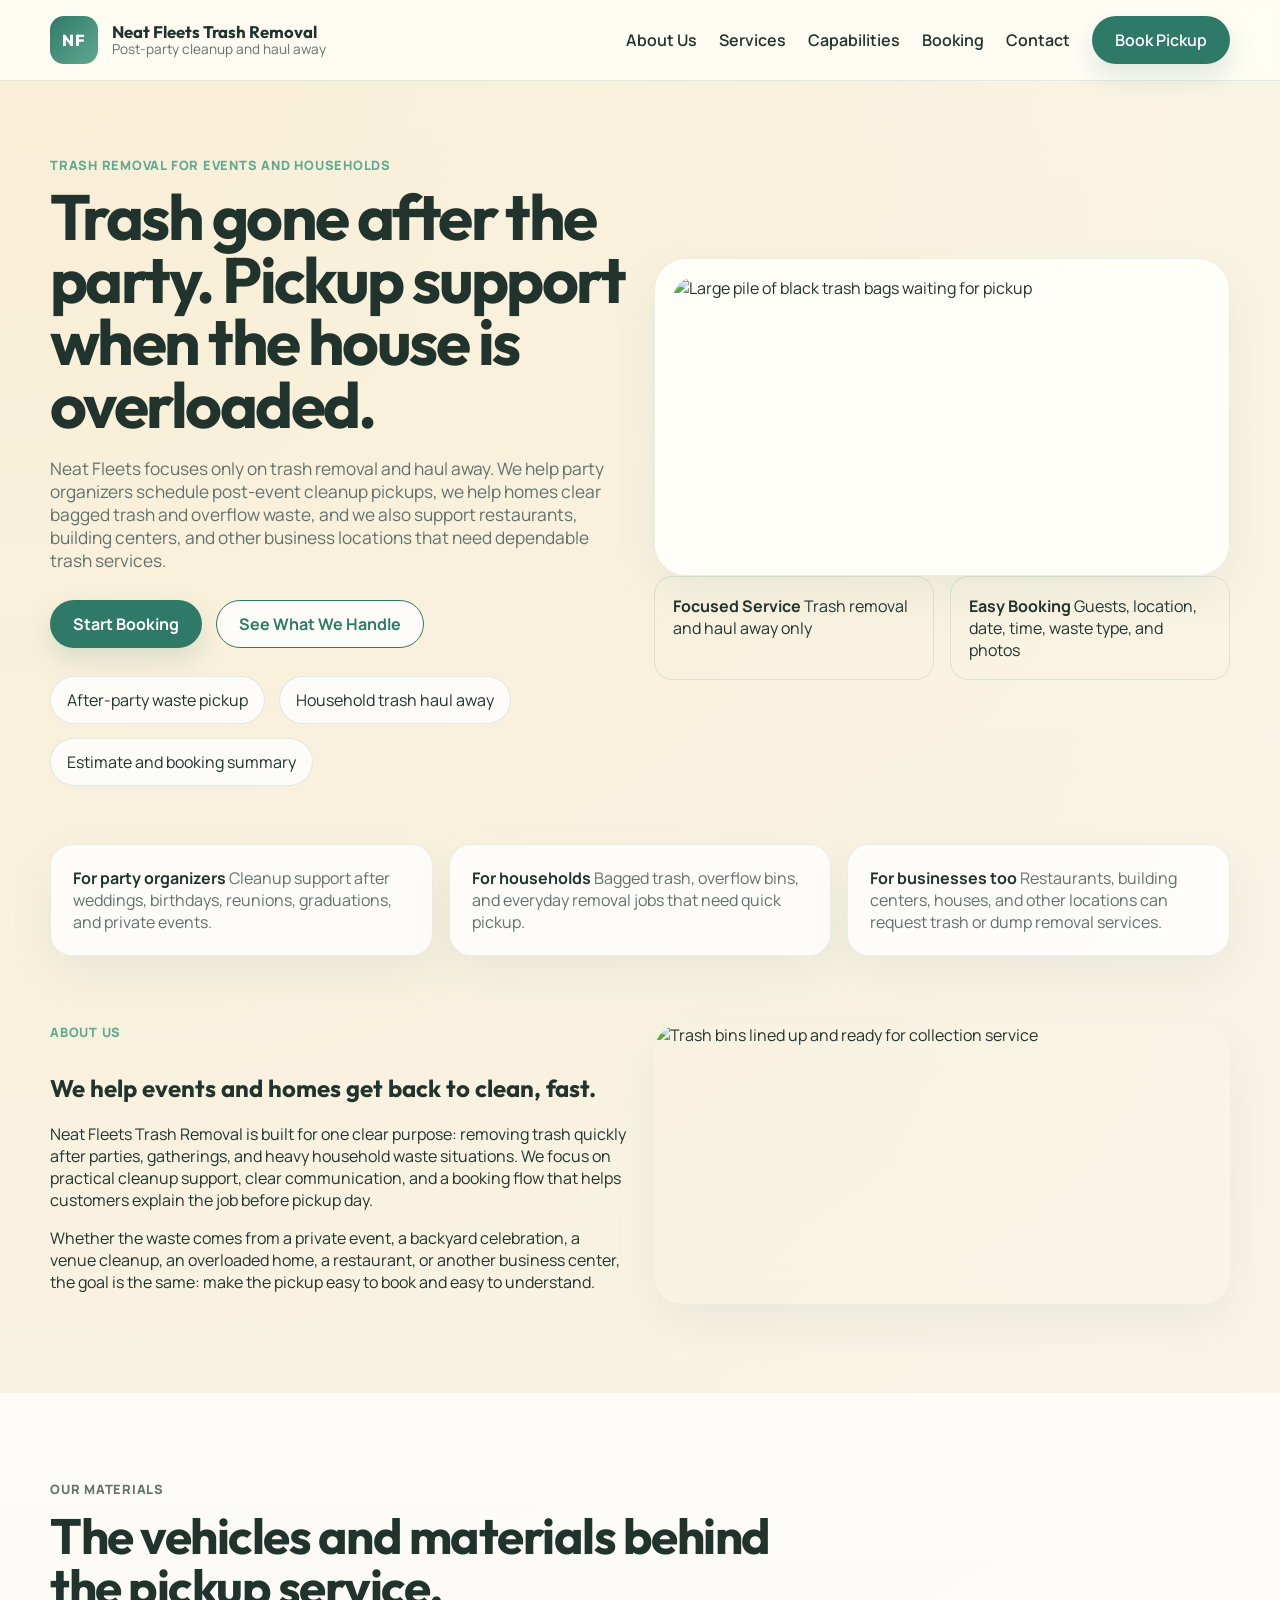
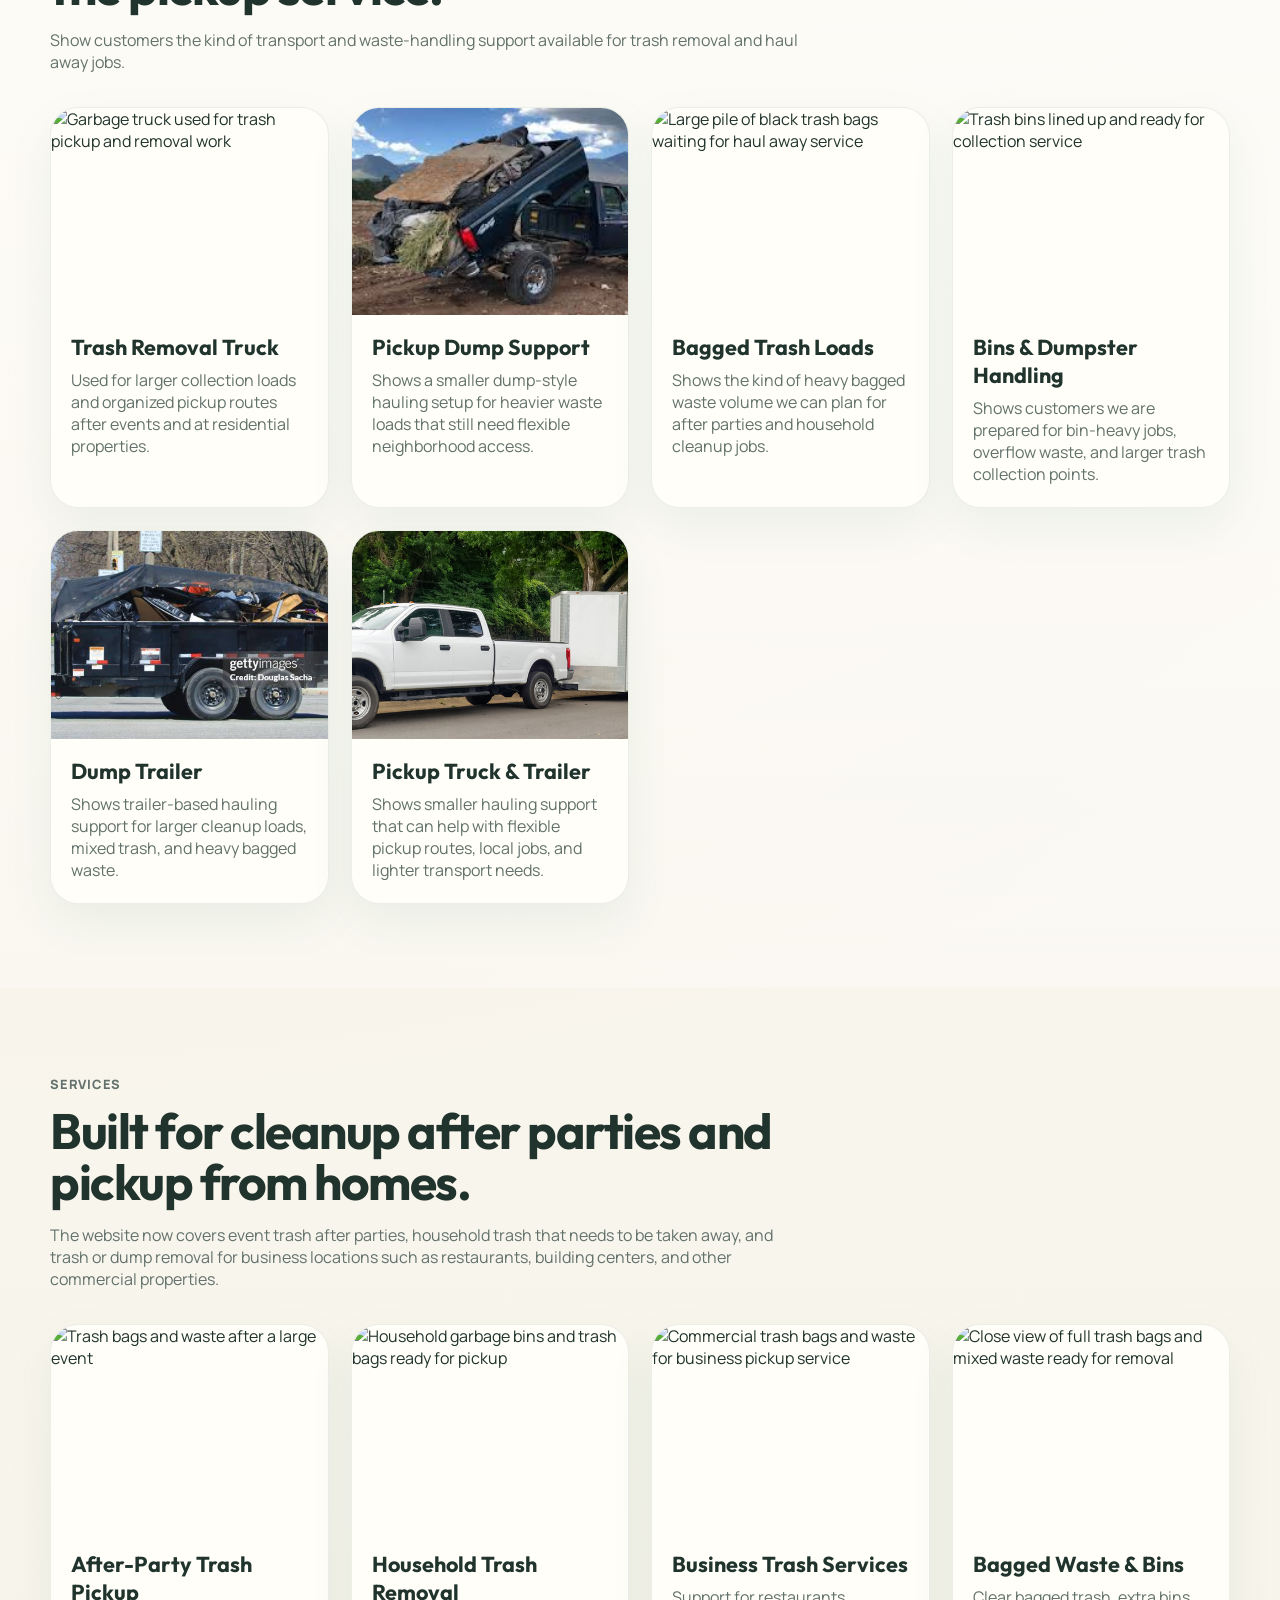
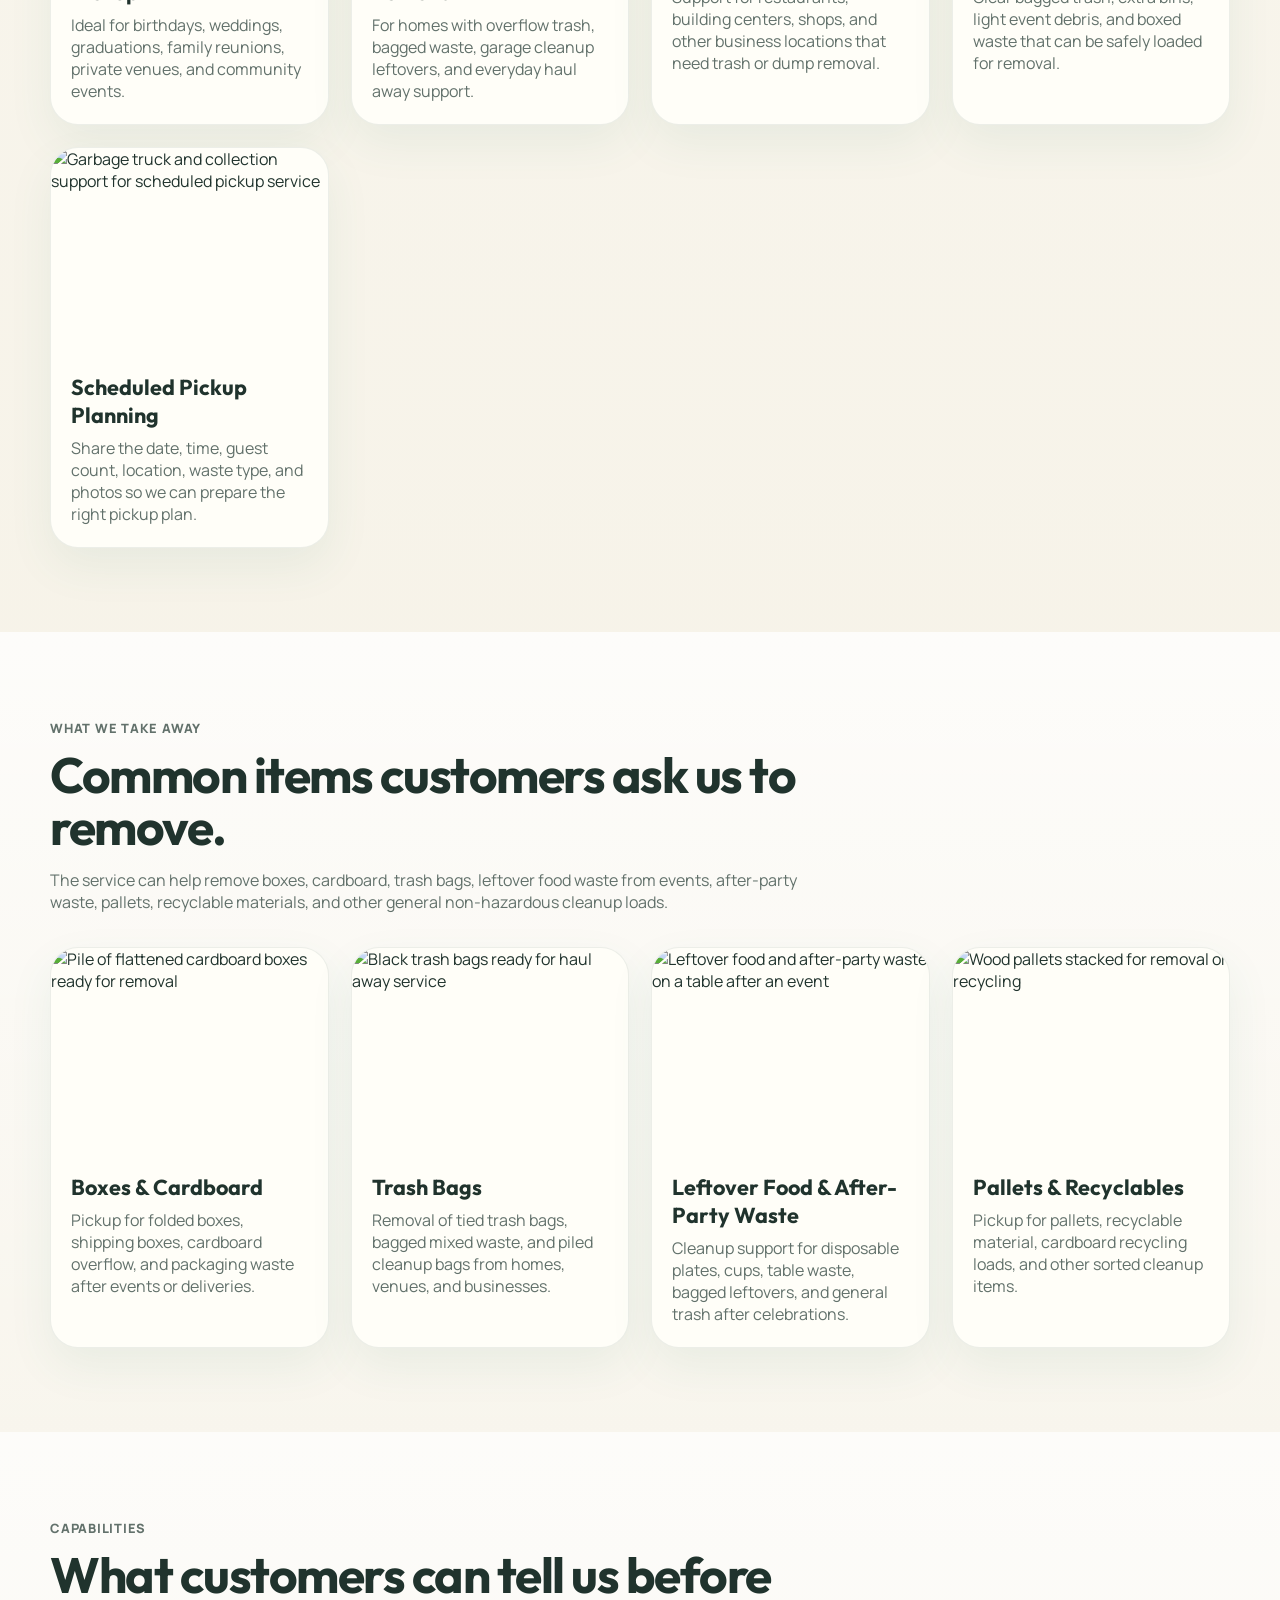
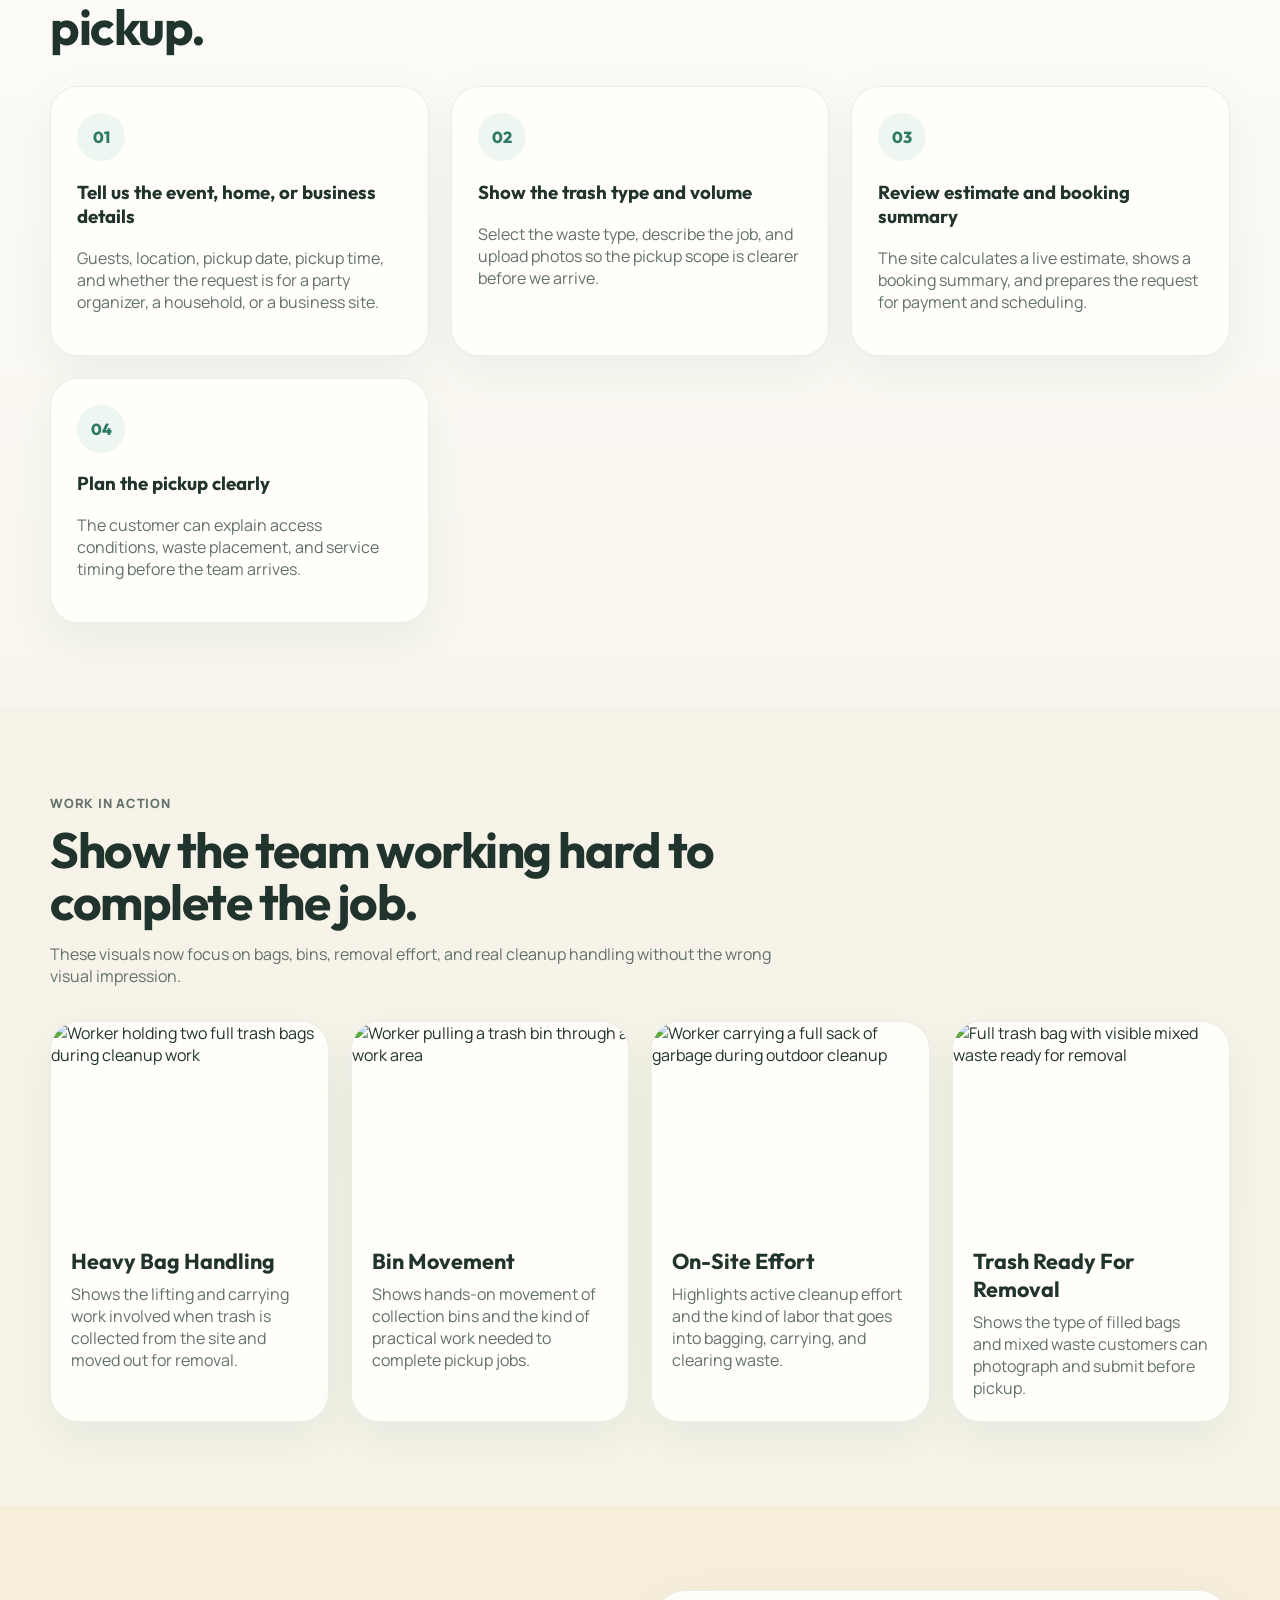
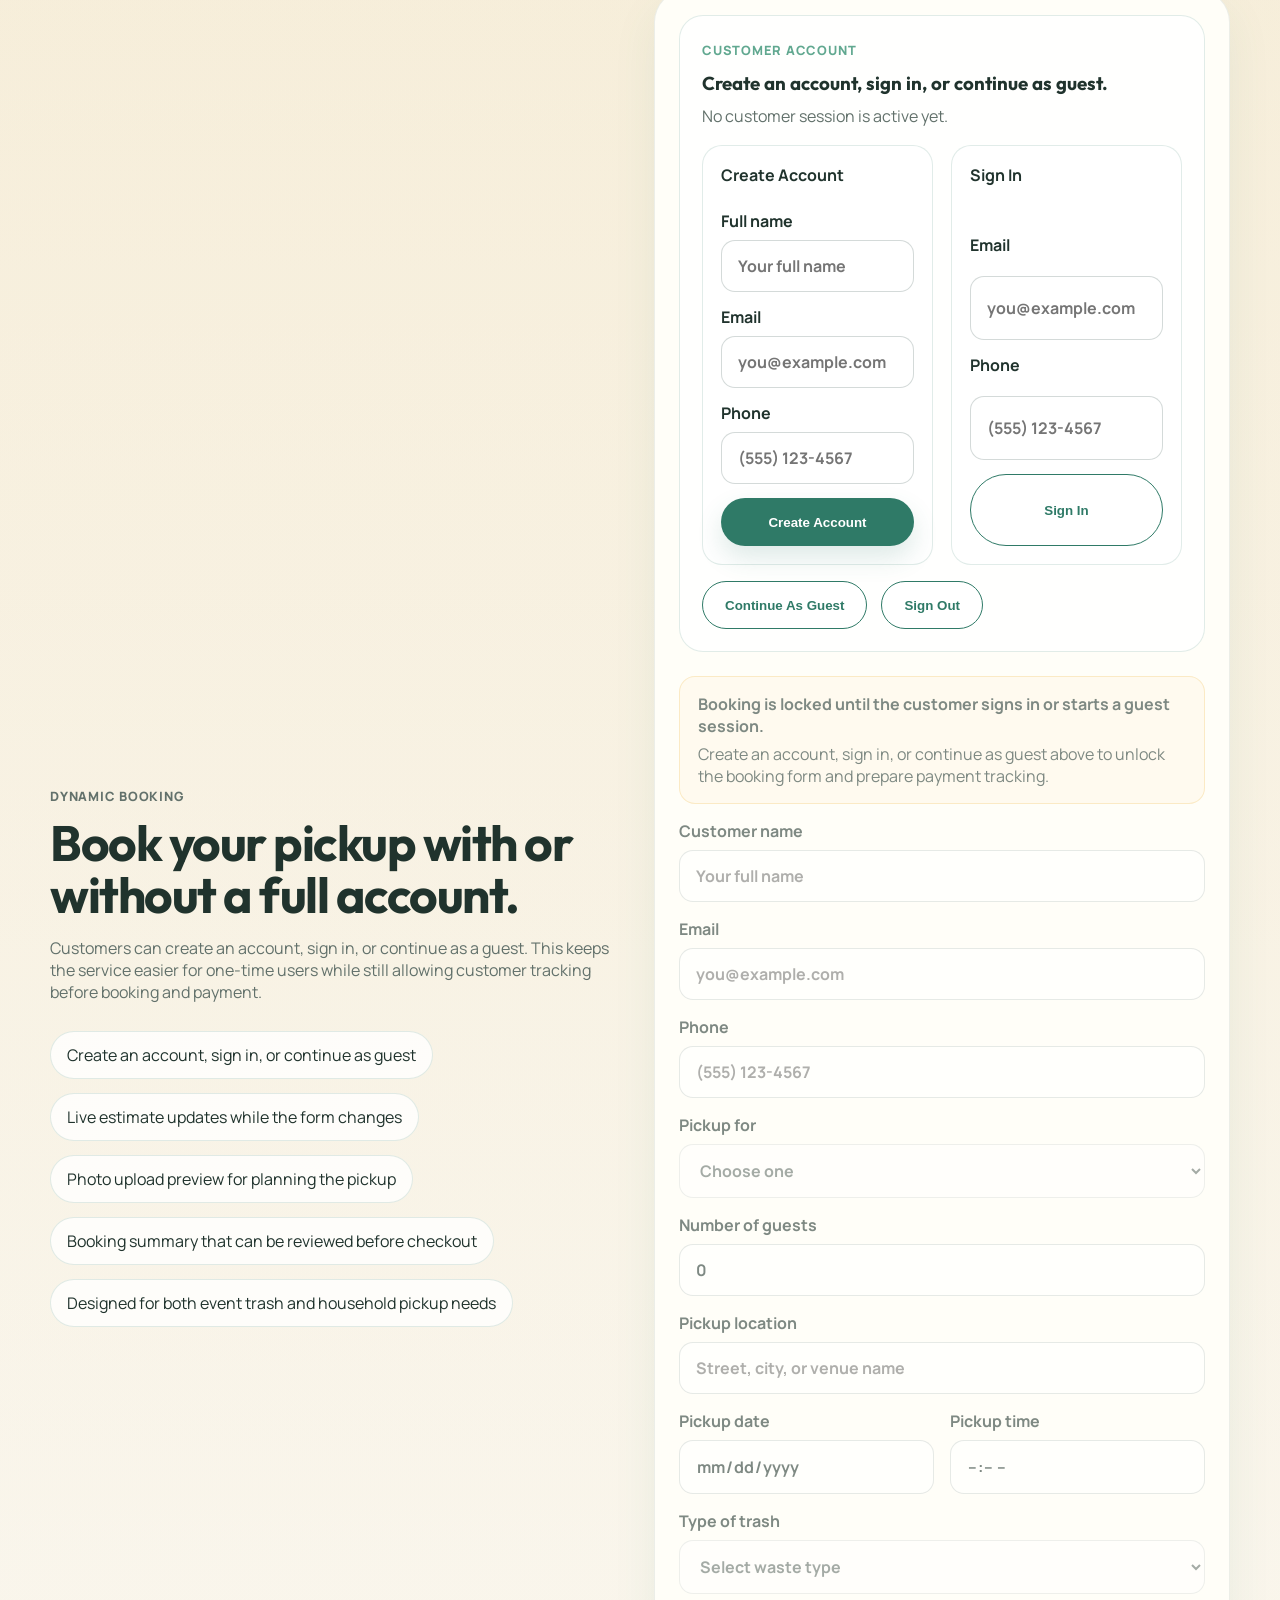
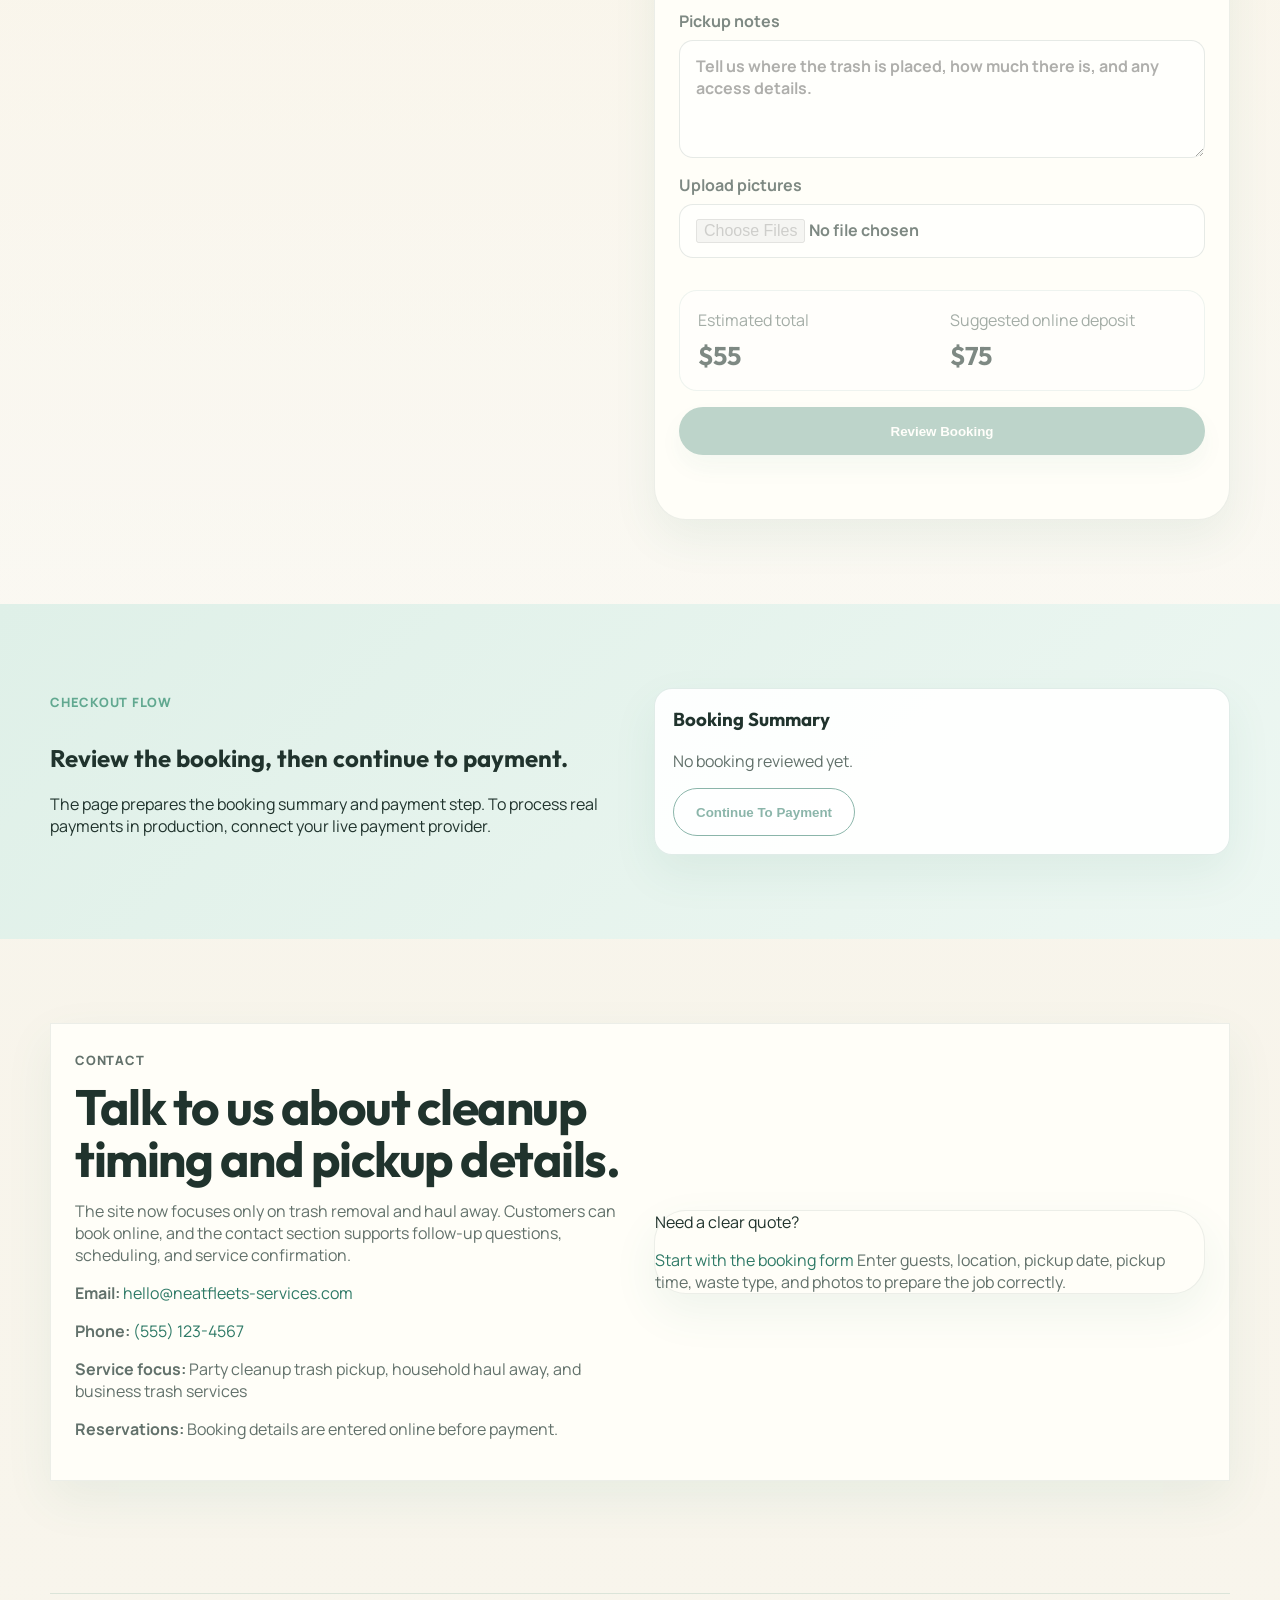
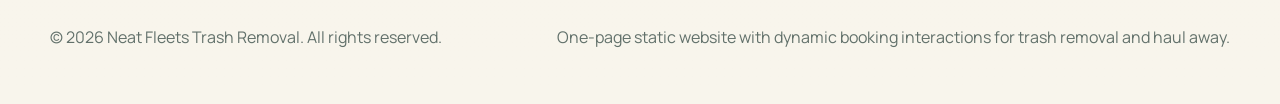
==== commit b40d30c1: "Adding account creation" ====
--- a/website/index.html
+++ b/website/index.html
@@ -302,11 +302,12 @@
             <div class="container booking-layout">
                 <div class="booking-copy">
                     <p class="eyebrow">Dynamic Booking</p>
-                    <h2>Book your pickup with event details, trash type, and photos.</h2>
-                    <p>
-                        Customers can enter the number of guests, the pickup location, the date, the time, the waste category, and image attachments. This works for events, homes, restaurants, building centers, and other business trash service requests. The site will generate a live estimate and booking summary before payment.
+                    <h2>Book your pickup with or without a full account.</h2>
+                    <p>
+                        Customers can create an account, sign in, or continue as a guest. This keeps the service easier for one-time users while still allowing customer tracking before booking and payment.
                     </p>
                     <ul class="booking-highlights">
+                        <li>Create an account, sign in, or continue as guest</li>
                         <li>Live estimate updates while the form changes</li>
                         <li>Photo upload preview for planning the pickup</li>
                         <li>Booking summary that can be reviewed before checkout</li>
@@ -315,7 +316,53 @@
                 </div>
 
                 <div class="booking-card">
+                    <section class="account-panel">
+                        <div class="account-header">
+                            <p class="eyebrow">Customer Account</p>
+                            <h3>Create an account, sign in, or continue as guest.</h3>
+                            <p id="account-status" class="account-status">No customer session is active yet.</p>
+                        </div>
+                        <div class="account-grid">
+                            <form id="register-form" class="account-form">
+                                <h4>Create Account</h4>
+                                <label>
+                                    Full name
+                                    <input type="text" name="name" placeholder="Your full name" required>
+                                </label>
+                                <label>
+                                    Email
+                                    <input type="email" name="email" placeholder="you@example.com" required>
+                                </label>
+                                <label>
+                                    Phone
+                                    <input type="tel" name="phone" placeholder="(555) 123-4567" required>
+                                </label>
+                                <button class="btn btn-solid" type="submit">Create Account</button>
+                            </form>
+                            <form id="login-form" class="account-form">
+                                <h4>Sign In</h4>
+                                <label>
+                                    Email
+                                    <input type="email" name="email" placeholder="you@example.com" required>
+                                </label>
+                                <label>
+                                    Phone
+                                    <input type="tel" name="phone" placeholder="(555) 123-4567" required>
+                                </label>
+                                <button class="btn btn-outline" type="submit">Sign In</button>
+                            </form>
+                        </div>
+                        <div class="account-actions">
+                            <button id="guest-button" class="btn btn-light" type="button">Continue As Guest</button>
+                            <button id="logout-button" class="btn btn-light" type="button" hidden>Sign Out</button>
+                            <p id="account-message" class="form-message" aria-live="polite"></p>
+                        </div>
+                    </section>
                     <form id="booking-form" class="contact-form">
+                        <div id="booking-lock" class="booking-lock">
+                            <strong>Booking is locked until the customer signs in or starts a guest session.</strong>
+                            <span>Create an account, sign in, or continue as guest above to unlock the booking form and prepare payment tracking.</span>
+                        </div>
                         <label>
                             Customer name
                             <input type="text" name="name" placeholder="Your full name" required>
--- a/website/css/style.css
+++ b/website/css/style.css
@@ -438,6 +438,75 @@
     padding: 24px;
 }
 
+.account-panel {
+    margin-bottom: 24px;
+    padding: 22px;
+    border-radius: 24px;
+    background: rgba(255, 255, 255, 0.82);
+    border: 1px solid var(--line);
+}
+
+.account-header h3,
+.account-form h4 {
+    margin-top: 0;
+    margin-bottom: 10px;
+}
+
+.account-status {
+    margin: 0;
+    color: var(--muted);
+}
+
+.account-grid {
+    display: grid;
+    grid-template-columns: repeat(2, minmax(0, 1fr));
+    gap: 18px;
+    margin-top: 18px;
+}
+
+.account-form {
+    display: grid;
+    gap: 14px;
+    padding: 18px;
+    border-radius: 20px;
+    background: #fff;
+    border: 1px solid var(--line);
+}
+
+.account-form label {
+    display: grid;
+    gap: 8px;
+    font-weight: 700;
+}
+
+.account-form input {
+    width: 100%;
+    padding: 14px 16px;
+    border-radius: 14px;
+    border: 1px solid rgba(20, 52, 47, 0.18);
+    background: #fff;
+    font: inherit;
+    color: var(--text);
+}
+
+.account-actions {
+    display: flex;
+    align-items: center;
+    gap: 14px;
+    flex-wrap: wrap;
+    margin-top: 16px;
+}
+
+.booking-lock {
+    display: grid;
+    gap: 6px;
+    padding: 16px 18px;
+    border-radius: 16px;
+    background: #fff7e8;
+    border: 1px solid rgba(242, 197, 103, 0.55);
+    color: var(--text);
+}
+
 .contact-form {
     display: grid;
     gap: 16px;
@@ -508,6 +577,17 @@
     margin: 0;
     font-weight: 700;
     color: var(--brand-2);
+}
+
+.form-disabled {
+    opacity: 0.58;
+}
+
+.form-disabled input,
+.form-disabled textarea,
+.form-disabled select,
+.form-disabled button {
+    pointer-events: none;
 }
 
 .summary-card h3,
@@ -600,6 +680,7 @@
     .steps,
     .trust-grid,
     .hero-stats,
+    .account-grid,
     .inline-fields,
     .estimate-box {
         grid-template-columns: 1fr;
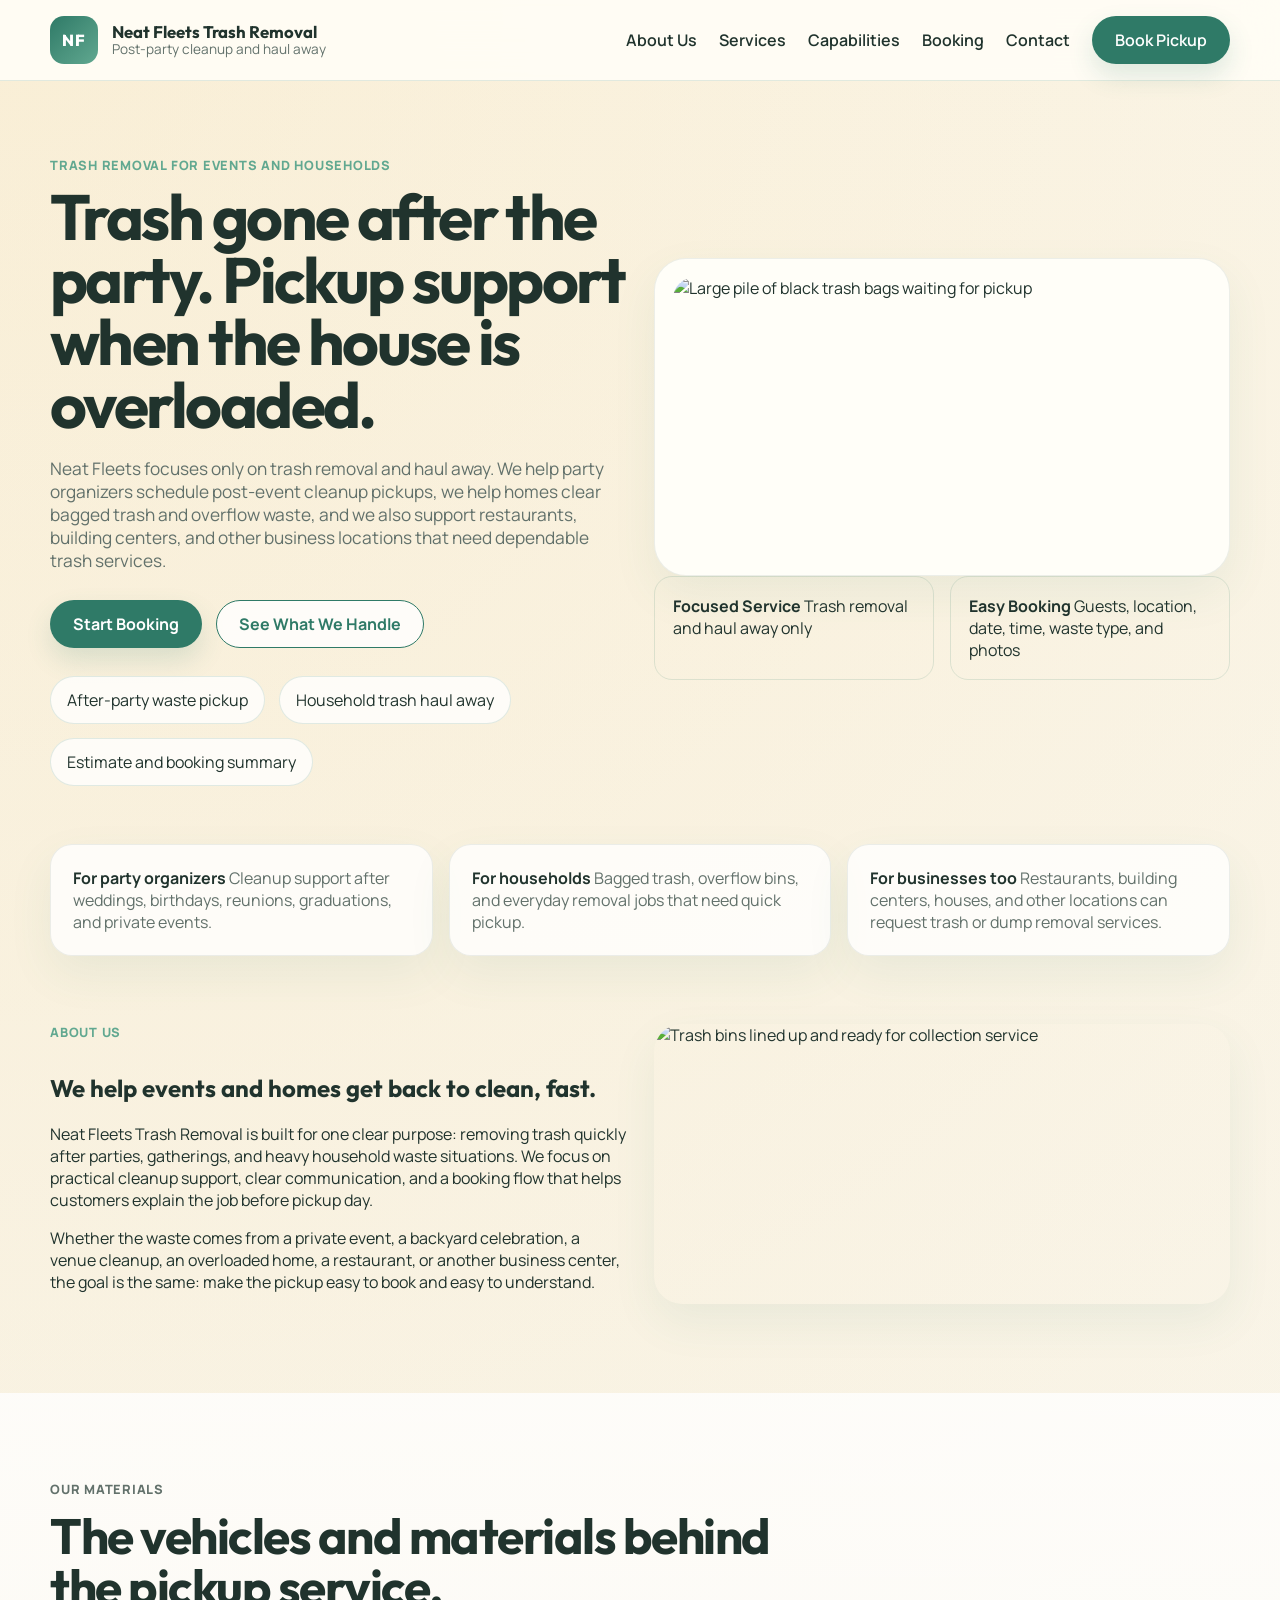
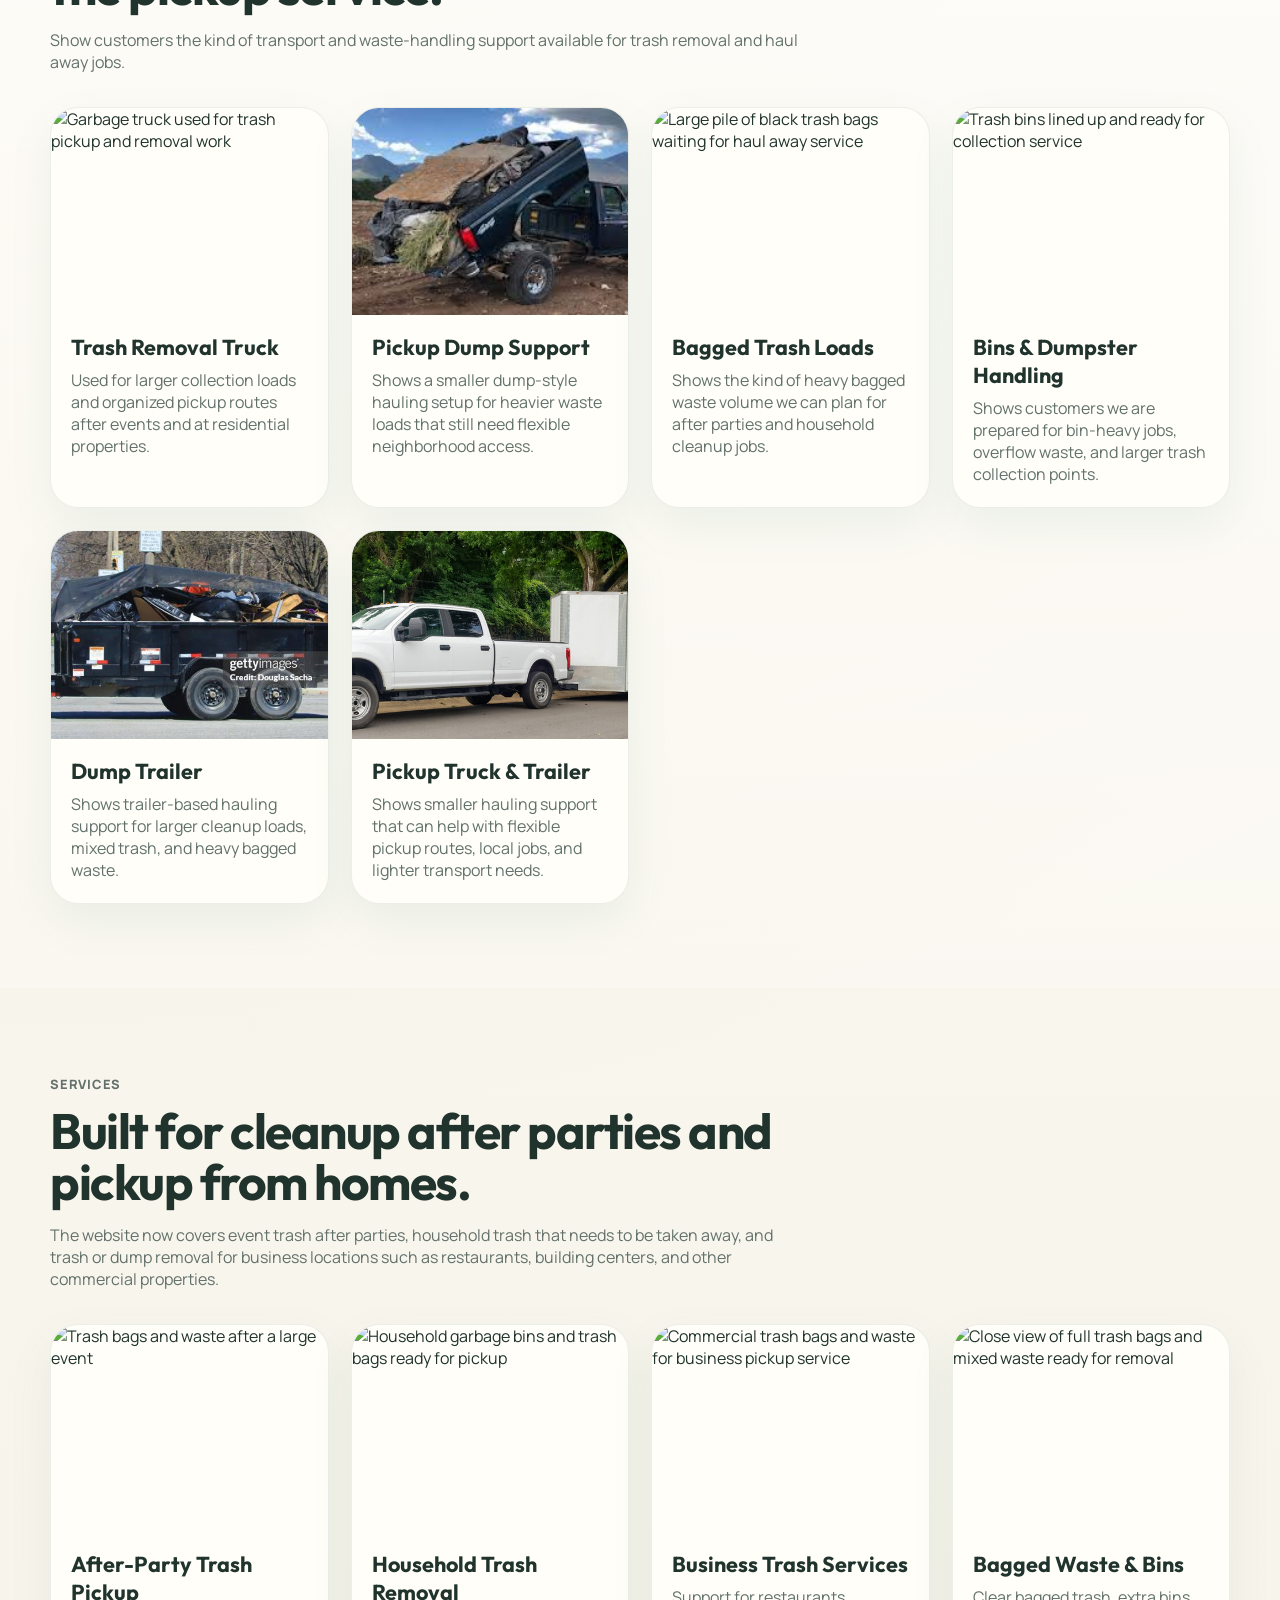
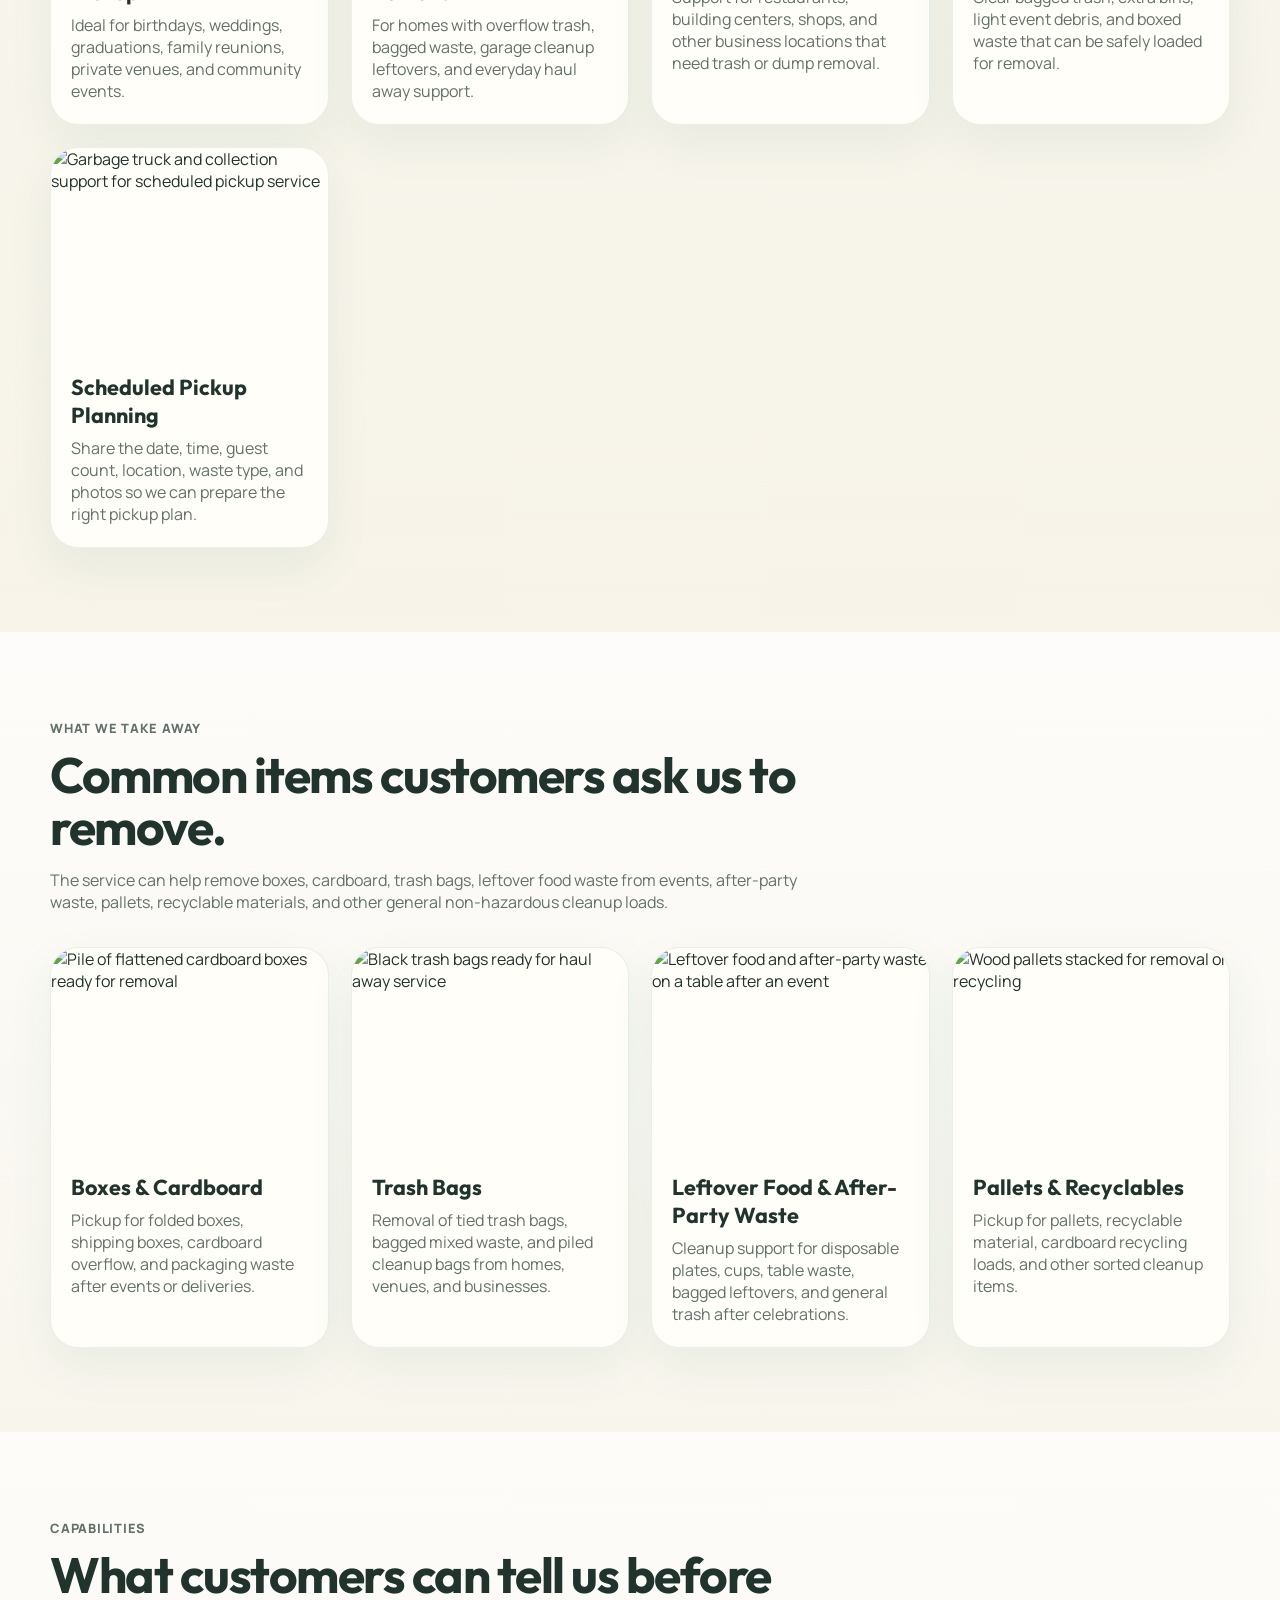
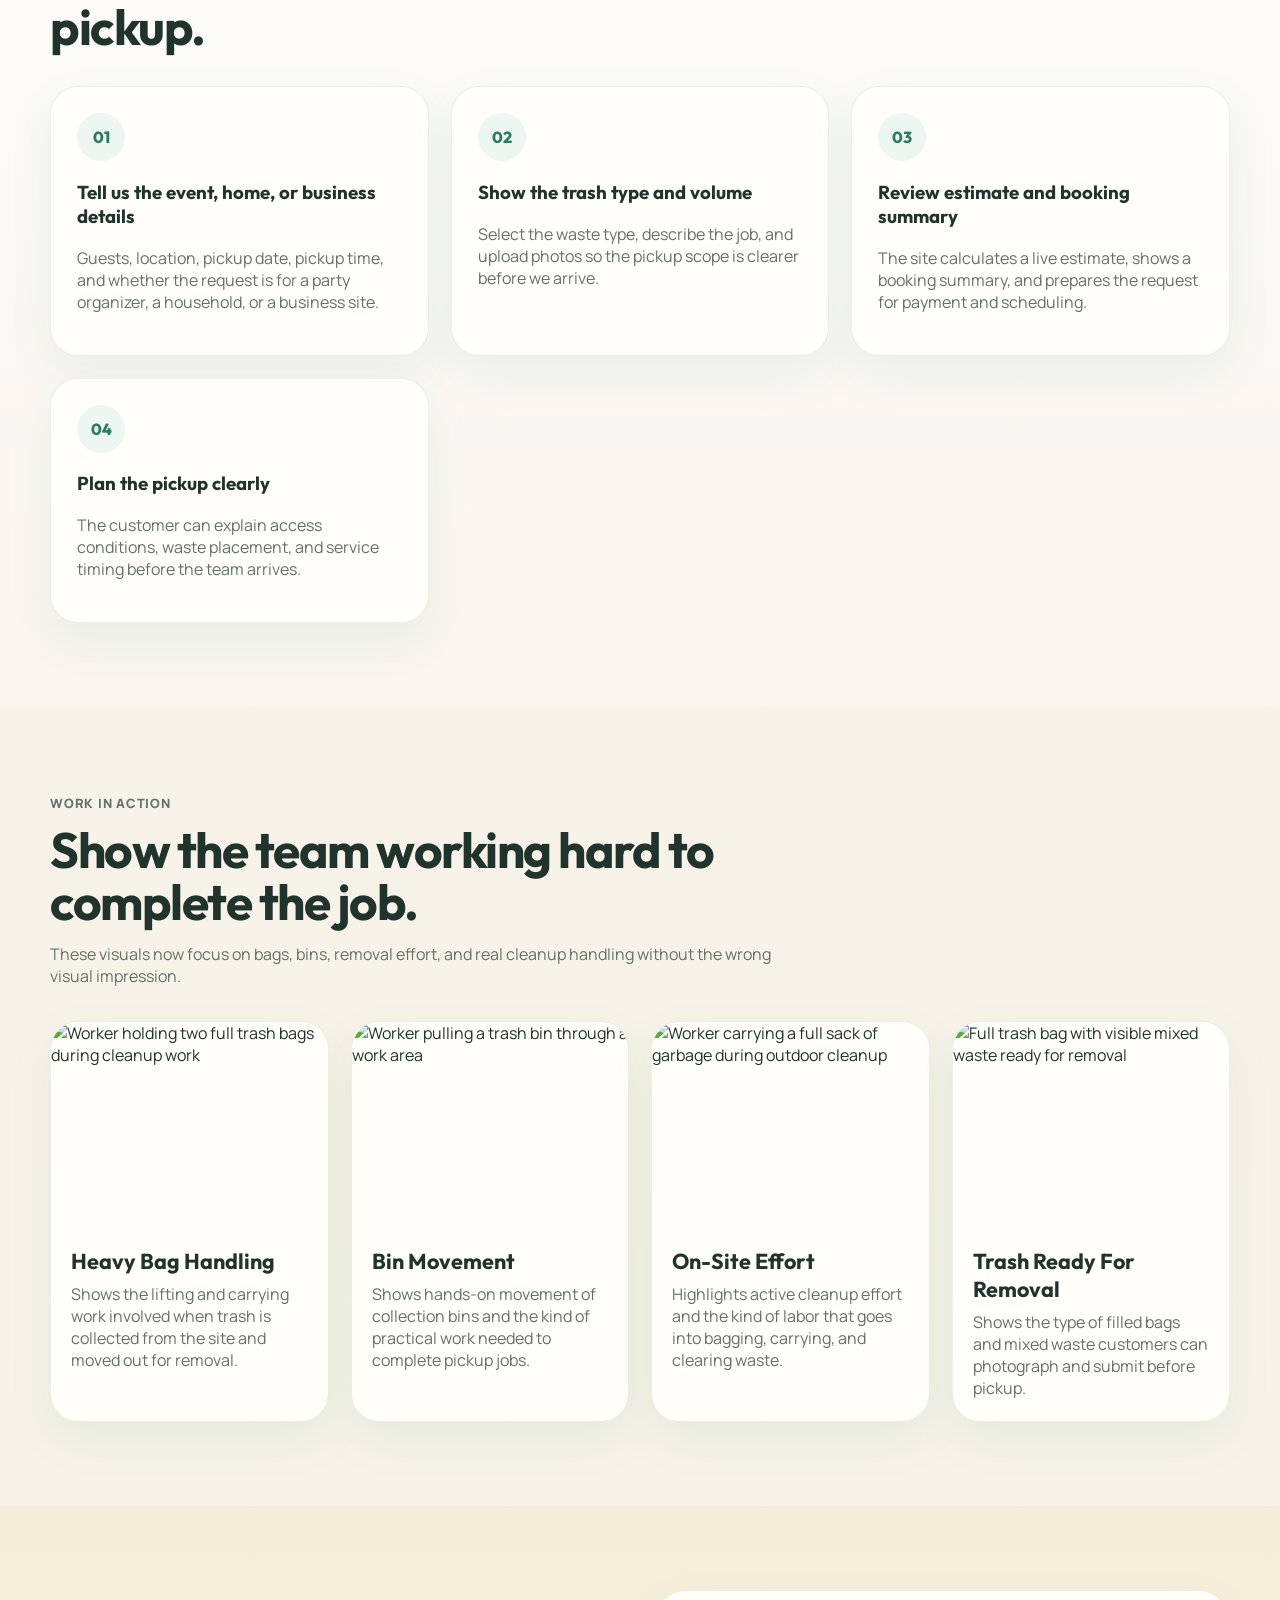
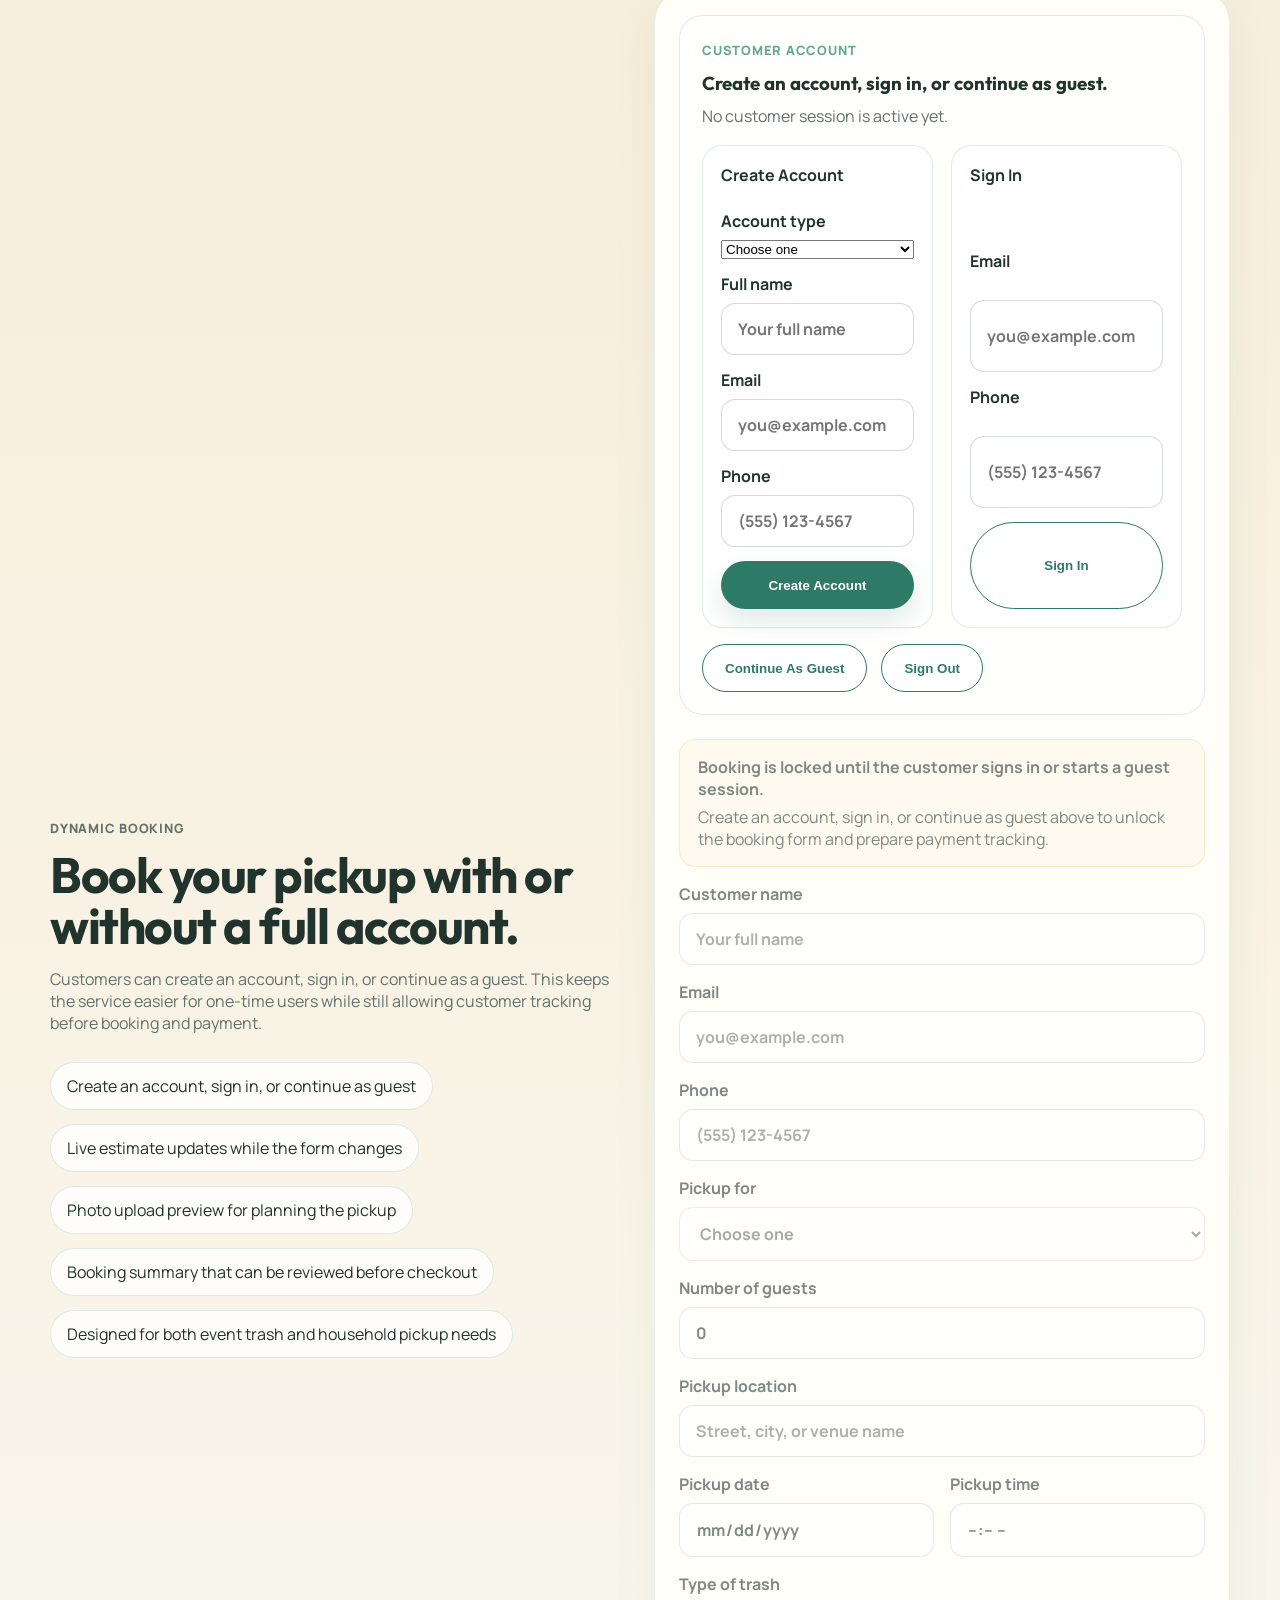
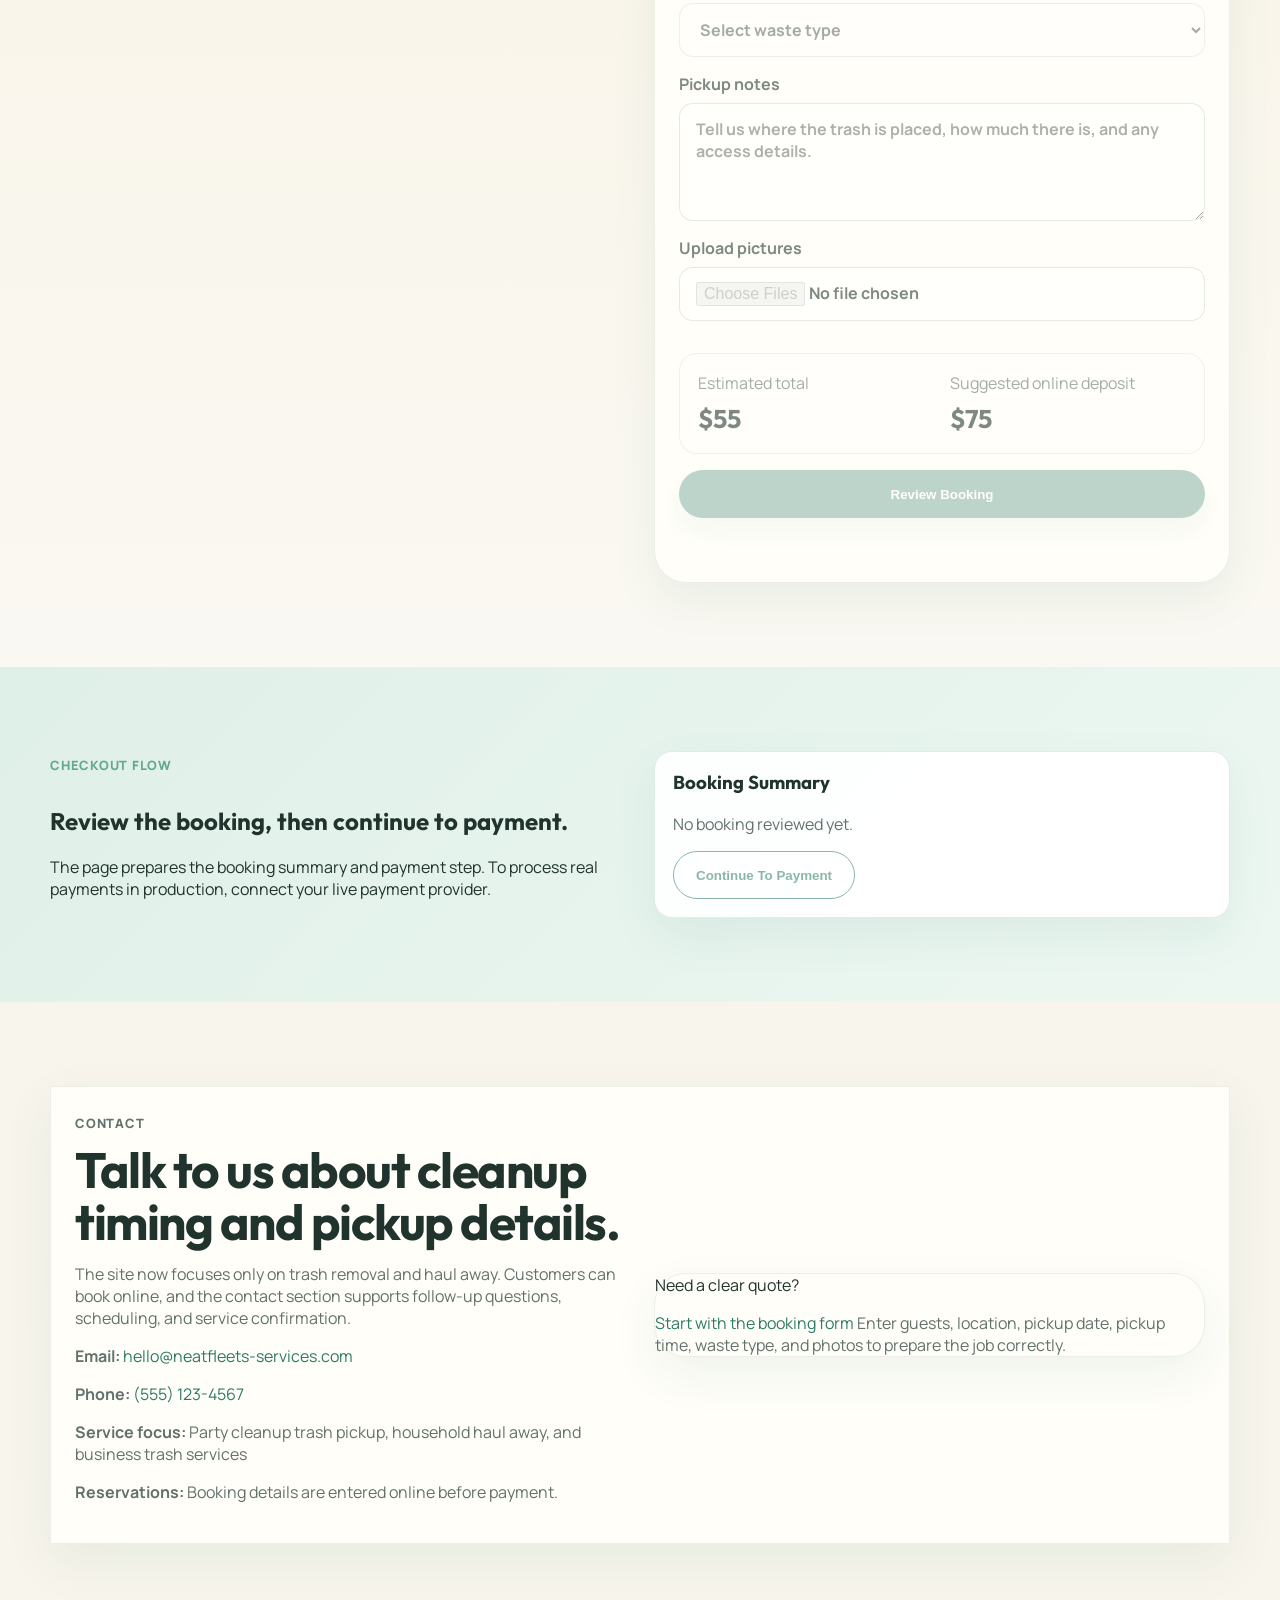
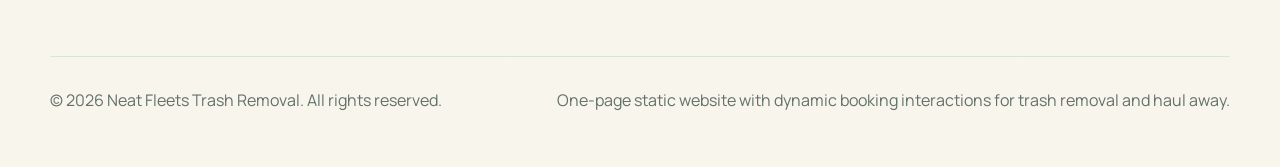
==== commit 923b8066: "Adding input on website" ====
--- a/website/index.html
+++ b/website/index.html
@@ -326,8 +326,20 @@
                             <form id="register-form" class="account-form">
                                 <h4>Create Account</h4>
                                 <label>
+                                    Account type
+                                    <select name="accountType" required>
+                                        <option value="">Choose one</option>
+                                        <option value="personal">Personal account</option>
+                                        <option value="company">Company account</option>
+                                    </select>
+                                </label>
+                                <label>
                                     Full name
                                     <input type="text" name="name" placeholder="Your full name" required>
+                                </label>
+                                <label id="company-name-label" class="company-name-label">
+                                    Company name
+                                    <input type="text" name="companyName" placeholder="Business or company name">
                                 </label>
                                 <label>
                                     Email
--- a/website/css/style.css
+++ b/website/css/style.css
@@ -489,6 +489,10 @@
     color: var(--text);
 }
 
+.company-name-label.is-hidden {
+    display: none;
+}
+
 .account-actions {
     display: flex;
     align-items: center;
